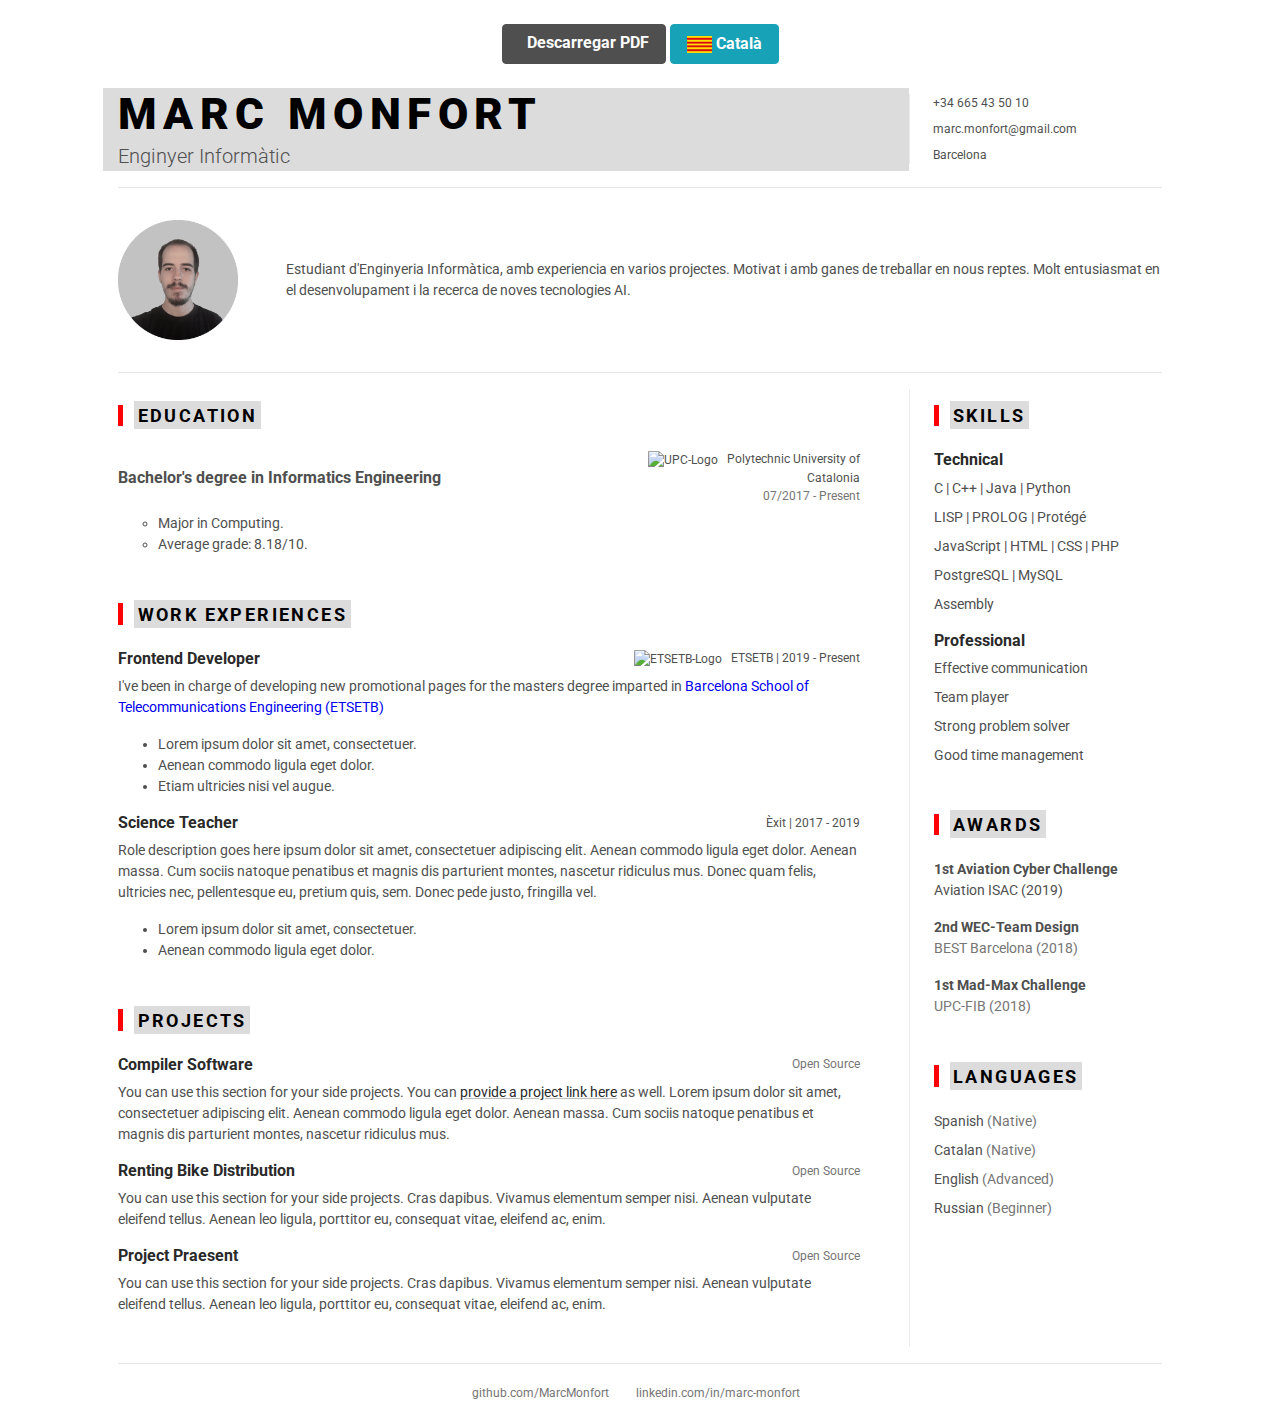
==== cat/index.html @ 22362c18 "nuevas lenguas" ====
<!DOCTYPE html>
<html lang="cat">

<head>
	<title>MarcMonfort-CV</title>

	<!-- Meta -->
	<meta charset="utf-8">
	<meta http-equiv="X-UA-Compatible" content="IE=edge">
	<meta name="viewport" content="width=device-width, initial-scale=1.0">
	<meta name="description" content="">
	<meta name="author" content="Xiaoying Riley at 3rd Wave Media">
	<link rel="shortcut icon" href="../favicon.ico">

	<!-- Google Fonts -->
	<link href="https://fonts.googleapis.com/css?family=Roboto:300,400,500,700,900" rel="stylesheet">

	<!-- FontAwesome JS-->
	<script defer src="https://use.fontawesome.com/releases/v5.8.1/js/all.js"
		integrity="sha384-g5uSoOSBd7KkhAMlnQILrecXvzst9TdC09/VM+pjDTCM+1il8RHz5fKANTFFb+gQ"
		crossorigin="anonymous"></script>

	<!-- Theme CSS -->
	<link id="theme-style" rel="stylesheet" href="../assets/css/devresume.css">

</head>

<body>

	<!-- DEMO ONLY -->
	<!--div class="demo-banner px-2 py-3 text-white text-center font-weight-bold bg-primary">Want a professional Bootstrap 4 vcard & portfolio template for building your personal brand?<br class="d-lg-none"><a class="btn demo-btn-on-bg text-white font-weight-bold ml-2 mt-2 mt-lg-0" href="https://themes.3rdwavemedia.com/bootstrap-templates/resume/devcard-bootstrap-4-vcard-portfolio-template-for-software-developers/" target="_blank"><i class="fas fa-external-link-alt mr-2"></i>Check out DevCard</a>
	</div-->

	<div class="main-wrapper">
			<section class="cta-section theme-bg-light py-4">
				<div class="container text-center single-col-max-width mb-4">
					<a class="btn btn-secondary" href="" target="_blank">
						<i class="fas fa-file-pdf mr-2"></i>Descarregar PDF
					</a>

						<div class="dropdown">
							<button onclick="myFunction()" class="btn btn-info dropbtn"><img src="../assets/images/catala.png" style="width:25px;"> Català <i class="fa fa-caret-down"></i></button>
							<div id="myDropdown" class="dropdown-content">
								<a href="../index.html"> <img src="../assets/images/english.png" style="width:35px; float: left"> English</a>
								<a href="../cat/index.html"> <img src="../assets/images/catala.png" style="width:35px; float: left"> Español</a>
								<!-- <a href="#">Link 3</a> -->
							</div>
						</div>
						
						
					
					
				</div><!--//container-->

	<div class="main-wrapper">
		<div class="container px-3 px-lg-5">
			<article class=" ">

				<div class="resume-header">
					<div class="row align-items-center" >
						<div class="resume-title col-12 col-md-6 col-lg-8 col-xl-9" style="background-color:Gainsboro;">
							<h2 class="resume-name mb-0 text-uppercase">Marc Monfort</h2>
							<div class="resume-tagline mb-3 mb-md-0">Enginyer Informàtic</div>
						</div>
						<!--//resume-title-->
						<div class="resume-contact col-12 col-md-6 col-lg-4 col-xl-3">
							<ul class="list-unstyled mb-0">
								<li class="mb-2"><i class="fas fa-phone-square fa-fw fa-lg mr-2 "></i><a
										class="resume-link" href="tel:+34665435010">+34 665 43 50 10</a></li>
								<li class="mb-2"><i class="fas fa-envelope-square fa-fw fa-lg mr-2"></i><a
										class="resume-link" href="mailto:marc.monfort@gmail.com">marc.monfort@gmail.com</a></li>
								<!--li class="mb-2"><i class="fas fa-globe fa-fw fa-lg mr-2"></i><a class="resume-link" href="#">www.yourwebsite.com</a></li-->
								<li class="mb-0"><i class="fas fa-map-marker-alt fa-fw fa-lg mr-2"></i>
									<a class="resume-link" href="https://maps.google.com/?q=barcelona+spain" target="_blank">Barcelona</a></li>
							</ul>
						</div>
						<!--//resume-contact-->
					</div>
					<!--//row-->

				</div>
				<!--//resume-header-->
				<hr>
				<div class="resume-intro py-3">
					<div class="media flex-column flex-md-row align-items-center">
						<img class="resume-profile-image mb-3 mb-md-0 mr-md-5 ml-md-0 rounded mx-auto"
							src="../assets/images/fotoCarnet-7.png" alt="image">
						<div class="media-body text-left">
							<p class="mb-0">Estudiant d'Enginyeria Informàtica, amb experiencia en varios projectes. Motivat i amb ganes de treballar en nous reptes. Molt entusiasmat en el desenvolupament i la recerca de noves tecnologies AI. </p>
						</div>
						<!--//media-body-->
					</div>
				</div>
				<!--//resume-intro-->
				<hr>
				<div class="resume-body">
					<div class="row">
						<div class="resume-main col-12 col-lg-8 col-xl-9 pr-0 pr-lg-5">

							<!--//education-section-->


							<section class="education-section py-3">
								<h3 class="text-uppercase resume-section-heading mb-4"> <mark>  <i class="fa fa-graduation-cap" aria-hidden="true"></i> Education</mark></h3>
								<ul class="list-unstyled resume-education-list">
									<!--li class="mb-3">
										<div class="resume-degree font-weight-bold">MSc in Artificial Intelligence</div>
										<div class="resume-degree-org text-muted">Polytechnic University of Catalonia</div>
										<div class="resume-degree-time text-muted">2021 - 2023</div>
									</li-->
									<div class="item mb-3">
										<div class="item-heading row align-items-center mb-2">
											<h4 class="item-title col-12 col-md-6 col-lg-8 mb-2 mb-md-0"><a class="resume-link"
													href="https://www.upc.edu/en/bachelors/informatics-engineering-barcelona-fib" target="_blank">Bachelor's degree in Informatics
													Engineering </a> </h4>
											<div
												class="item-meta col-12 col-md-6 col-lg-4 text-muted text-left text-md-right">
												<a class="resume-link" href="https://telecos.upc.edu/ca" target="_blank">
													<div class="resume-degree-org text-muted">
														<a class="resume-link" href="https://www.upc.edu/en" target="_blank">
															<img src="../assets/images/logo-UPC.png" alt="UPC-Logo" style="width: 25px"> &nbsp;
															Polytechnic University of Catalonia
														</a>
													</div>
												<div class="resume-degree-time text-muted">07/2017 - Present</div></a></div>
	
										</div>
										<div class="item-content">
											<ul class="resume-list">
												<li>Major in Computing.</li>
												<li>Average grade: 8.18/10.</li>
												<!--li>Relevant Coursework: Distributed Intelligence Agentes (MH)</li-->
											</ul>
										</div>
									</div>
									
								</ul>
							</section>


							<section class="work-section py-3">
								<h3 class="text-uppercase resume-section-heading mb-4"><mark> <i class="fa fa-briefcase"></i>  Work Experiences</mark></h3>
								<div class="item mb-3">
									<div class="item-heading row align-items-center mb-2">
										<h4 class="item-title col-12 col-md-6 col-lg-8 mb-2 mb-md-0">Frontend Developer</h4>
										<div
											class="item-meta col-12 col-md-6 col-lg-4 text-muted text-left text-md-right">
											<a class="resume-link" href="https://telecos.upc.edu/ca" target="_blank">
												<img src="../assets/images/logo-etsetb-2.jpg" alt="ETSETB-Logo" style="width: 30px"> &nbsp;
												ETSETB | 2019 - Present</a></div>

									</div>
									<div class="item-content">
										<!-- Role description -->
										<p>I've been in charge of developing new promotional pages for the masters degree imparted in
											<a  href='https://telecos.upc.edu/en?set_language=en' >Barcelona School of Telecommunications Engineering (ETSETB)</a>
										</p>
										<ul class="resume-list">
											<li>Lorem ipsum dolor sit amet, consectetuer.</li>
											<li>Aenean commodo ligula eget dolor.</li>
											<li>Etiam ultricies nisi vel augue.</li>
										</ul>
									</div>
								</div>
								<!--//item-->
								<div class="item mb-3">
									<div class="item-heading row align-items-center mb-2">
										<h4 class="item-title col-12 col-md-6 col-lg-8 mb-2 mb-md-0">Science Teacher</h4>
										<div
											class="item-meta col-12 col-md-6 col-lg-4 text-muted text-left text-md-right">
											<a class="resume-link" href="https://www.edubcn.cat/exit/" target="_blank">
												Èxit | 2017 - 2019</a></div>

									</div>
									<div class="item-content">
										<p>Role description goes here ipsum dolor sit amet, consectetuer adipiscing
											elit. Aenean commodo ligula eget dolor. Aenean massa. Cum sociis natoque
											penatibus et magnis dis parturient montes, nascetur ridiculus mus. Donec
											quam felis, ultricies nec, pellentesque eu, pretium quis, sem. Donec pede
											justo, fringilla vel.</p>
										<ul class="resume-list">
											<li>Lorem ipsum dolor sit amet, consectetuer.</li>
											<li>Aenean commodo ligula eget dolor.</li>
										</ul>
									</div>
								</div>
								<!--//item-->

							</section>
							<!--//work-section-->


							<section class="project-section py-3">
								<h3 class="text-uppercase resume-section-heading mb-4"><mark><i class="fa fa-laptop"></i> Projects</mark></h3>
								<div class="item mb-3">
									<div class="item-heading row align-items-center mb-2">
										<h4 class="item-title col-12 col-md-6 col-lg-8 mb-2 mb-md-0">Compiler Software
										</h4>
										<div
											class="item-meta col-12 col-md-6 col-lg-4 text-muted text-left text-md-right">
											Open Source</div>

									</div>
									<div class="item-content">
										<p>You can use this section for your side projects. You can <a href="#"
												class="theme-link">provide a project link here</a> as well. Lorem ipsum
											dolor sit amet, consectetuer adipiscing elit. Aenean commodo ligula eget
											dolor. Aenean massa. Cum sociis natoque penatibus et magnis dis parturient
											montes, nascetur ridiculus mus.</p>


									</div>
								</div>
								<!--//item-->
								<div class="item">
									<div class="item-heading row align-items-center mb-2">
										<h4 class="item-title col-12 col-md-6 col-lg-8 mb-2 mb-md-0">Renting Bike Distribution</h4>
										<div
											class="item-meta col-12 col-md-6 col-lg-4 text-muted text-left text-md-right">
											Open Source</div>

									</div>
									<div class="item-content">
										<p>You can use this section for your side projects. Cras dapibus. Vivamus
											elementum semper nisi. Aenean vulputate eleifend tellus. Aenean leo ligula,
											porttitor eu, consequat vitae, eleifend ac, enim.</p>

									</div>
								</div>
								<!--//item-->
								<div class="item">
									<div class="item-heading row align-items-center mb-2">
										<h4 class="item-title col-12 col-md-6 col-lg-8 mb-2 mb-md-0">Project Praesent
										</h4>
										<div
											class="item-meta col-12 col-md-6 col-lg-4 text-muted text-left text-md-right">
											Open Source</div>

									</div>
									<div class="item-content">
										<p>You can use this section for your side projects. Cras dapibus. Vivamus
											elementum semper nisi. Aenean vulputate eleifend tellus. Aenean leo ligula,
											porttitor eu, consequat vitae, eleifend ac, enim.</p>

									</div>
								</div>
								<!--//item-->
							</section>
							<!--//project-section-->
						</div>
						<!--//resume-main-->
						<aside class="resume-aside col-12 col-lg-4 col-xl-3 px-lg-4 pb-lg-4">
							<section class="skills-section py-3">
								<h3 class="text-uppercase resume-section-heading mb-4"> <mark> <i class="fa fa-flask"></i> Skills</mark></h3>
								<div class="item">
									<h4 class="item-title">Technical</h4>
									<ul class="list-unstyled resume-skills-list">
										<li class="mb-2">C | C++ | Java | Python</li>
										<li class="mb-2">LISP | PROLOG | Protégé</li>
										<li class="mb-2">JavaScript | HTML | CSS | PHP</li>
										<li class="mb-2">PostgreSQL | MySQL</li>
										<li class="mb-2">Assembly</li>
									</ul>
								</div>
								<!--//item-->
								<div class="item">
									<h4 class="item-title">Professional</h4>
									<ul class="list-unstyled resume-skills-list">
										<li class="mb-2">Effective communication</li>
										<li class="mb-2">Team player
										<li>
										<li class="mb-2">Strong problem solver</li>
										<li>Good time management</li>
									</ul>
								</div>
								<!--//item-->
							</section>
							<!--//education-section-->
							<section class="education-section py-3">
								<h3 class="text-uppercase resume-section-heading mb-4"><mark><i class="fa fa-trophy"></i> Awards</mark></h3>
								<ul class="list-unstyled resume-awards-list">
									<li class="mb-3">
										<div class="font-weight-bold"><a class="resume-link" href="../files/Check-AviationIsac2019.pdf" target="_blank">
											1st Aviation Cyber Challenge</a></div>
										<div class="text-muted"><a class="resume-link" href="../files/aviation-challenge-2019.pdf" target="_blank">
											Aviation ISAC (2019)</a></div>
									</li>
									<li class="mb-3">
										<div class="font-weight-bold">2nd WEC-Team Design</div>
										<div class="text-muted">BEST Barcelona (2018)</div>
									</li>
									<li>
										<div class="font-weight-bold">1st Mad-Max Challenge</div>
										<div class="text-muted">UPC-FIB (2018)</div>
									</li>
								</ul>
							</section>
							<!--//education-section-->
							<section class="skills-section py-3">
								<h3 class="text-uppercase resume-section-heading mb-4">  <mark><i class="fa fa-globe"></i> Languages</mark></h3>
								<ul class="list-unstyled resume-lang-list">
									<li class="mb-2">Spanish <span class="text-muted">(Native)</span></li>
									<li class="mb-2">Catalan <span class="text-muted">(Native)</span></li>
									<li class ="mb-2">English <span class="text-muted">(Advanced)</span></li>
									<li>Russian <span class="text-muted">(Beginner)</span></li>
								</ul>
							</section>
							<!--//certificates-section-->
							<!--section class="skills-section py-3">
								<h3 class="text-uppercase resume-section-heading mb-4">Interests</h3>
								<ul class="list-unstyled resume-interests-list mb-0">
									<li class="mb-2">Climbing</li>
									<li class="mb-2">Snowboarding</li>
									<li class="mb-2">Photography</li>
									<li>Travelling</li>
								</ul>
							</section-->
							<!--//certificates-section-->

						</aside>
						<!--//resume-aside-->
					</div>
					<!--//row-->
				</div>
				<!--//resume-body-->
				<hr>
				<div class="resume-footer text-center">
					<ul class="resume-social-list list-inline mx-auto mb-0 d-inline-block text-muted">
						<li class="list-inline-item mb-lg-0 mr-3"><a class="resume-link" href="https://github.com/MarcMonfort" target="_blank"><i
									class="fab fa-github-square fa-2x mr-2" data-fa-transform="down-4"></i><span
									class="d-none d-lg-inline-block text-muted">github.com/MarcMonfort</span></a></li>
						<li class="list-inline-item mb-lg-0 mr-3"><a class="resume-link" href="https://www.linkedin.com/in/marc-monfort/" target="_blank"><i
									class="fab fa-linkedin fa-2x mr-2" data-fa-transform="down-4"></i><span
									class="d-none d-lg-inline-block text-muted">linkedin.com/in/marc-monfort</span></a></li>
						<!-- <li class="list-inline-item mb-lg-0 mr-lg-3"><a class="resume-link" href="#" target="_blank"><i
									class="fab fa-twitter-square fa-2x mr-2" data-fa-transform="down-4"></i><span
									class="d-none d-lg-inline-block text-muted">@twittername</span></a></li> -->
					</ul>
				</div>
				<!--//resume-footer-->
			</article>
					

		</div>
		<!--//container-->



	</div>
	<!--//main-wrapper-->

	<!-- For the dropdown -->
	<script>
		/* When the user clicks on the button, 
		toggle between hiding and showing the dropdown content */
		function myFunction() {
			document.getElementById("myDropdown").classList.toggle("show");
		}

		// Close the dropdown if the user clicks outside of it
		window.onclick = function (event) {
			if (!event.target.matches('.dropbtn')) {
				var dropdowns = document.getElementsByClassName("dropdown-content");
				var i;
				for (i = 0; i < dropdowns.length; i++) {
					var openDropdown = dropdowns[i];
					if (openDropdown.classList.contains('show')) {
						openDropdown.classList.remove('show');
					}
				}
			}
		}
	</script>


</body>

</html>
---- assets/css/devresume.css ----
root {
	--blue: #007bff;
	--indigo: #6610f2;
	--purple: #6f42c1;
	--pink: #e83e8c;
	--red: #dc3545;
	--orange: #fd7e14;
	--yellow: #ffc107;
	--green: #28a745;
	--teal: #20c997;
	--cyan: #17a2b8;
	--white: #fff;
	--gray: #767575;
	--gray-dark: #434242;
	--primary: red;
	--secondary: #4f4f4f;
	--success: #28a745;
	--info: #17a2b8;
	--warning: #ffc107;
	--danger: #dc3545;
	--light: #c2c2c2;
	--dark: #434242;
	--breakpoint-xs: 0;
	--breakpoint-sm: 576px;
	--breakpoint-md: 768px;
	--breakpoint-lg: 992px;
	--breakpoint-xl: 1200px;
	--font-family-sans-serif: -apple-system, BlinkMacSystemFont, "Segoe UI", Roboto, "Helvetica Neue", Arial, "Noto Sans", sans-serif, "Apple Color Emoji", "Segoe UI Emoji", "Segoe UI Symbol", "Noto Color Emoji";
	--font-family-monospace: SFMono-Regular, Menlo, Monaco, Consolas, "Liberation Mono", "Courier New", monospace
}

*,
*::before,
*::after {
	box-sizing: border-box
}

html {
	font-family: sans-serif;
	line-height: 1.15;
	-webkit-text-size-adjust: 100%;
	-webkit-tap-highlight-color: rgba(0, 0, 0, 0)
}

article,
aside,
figcaption,
figure,
footer,
header,
hgroup,
main,
nav,
section {
	display: block
}

body {
	margin: 0;
	font-family: -apple-system, BlinkMacSystemFont, "Segoe UI", Roboto, "Helvetica Neue", Arial, "Noto Sans", sans-serif, "Apple Color Emoji", "Segoe UI Emoji", "Segoe UI Symbol", "Noto Color Emoji";
	font-size: 1rem;
	font-weight: 400;
	line-height: 1.5;
	color: #292929;
	text-align: left;
	background-color: #fff
}

[tabindex="-1"]:focus {
	outline: 0 !important
}

hr {
	box-sizing: content-box;
	height: 0;
    overflow: visible
}

h1,
h2,
h3,
h4,
h5,
h6 {
	margin-top: 0;
	margin-bottom: .5rem
}

p {
	margin-top: 0;
	margin-bottom: 1rem
}

abbr[title],
abbr[data-original-title] {
	text-decoration: underline;
	-webkit-text-decoration: underline dotted;
	text-decoration: underline dotted;
	cursor: help;
	border-bottom: 0;
	-webkit-text-decoration-skip-ink: none;
	text-decoration-skip-ink: none
}

address {
	margin-bottom: 1rem;
	font-style: normal;
	line-height: inherit
}

ol,
ul,
dl {
	margin-top: 0;
	margin-bottom: 1rem
}

ol ol,
ul ul,
ol ul,
ul ol {
	margin-bottom: 0
}

dt {
	font-weight: 700
}

dd {
	margin-bottom: .5rem;
	margin-left: 0
}

blockquote {
	margin: 0 0 1rem
}

b,
strong {
	font-weight: bolder
}

small {
	font-size: 80%
}

sub,
sup {
	position: relative;
	font-size: 75%;
	line-height: 0;
	vertical-align: baseline
}

sub {
	bottom: -.25em
}

sup {
	top: -.5em
}

a {
	/* color: red; */
	text-decoration: none;
	background-color: transparent
}

a:hover {
	/* color: darkred; */
	text-decoration: underline
}

a:not([href]):not([tabindex]) {
	color: inherit;
	text-decoration: none
}

a:not([href]):not([tabindex]):hover,
a:not([href]):not([tabindex]):focus {
	color: inherit;
	text-decoration: none
}

a:not([href]):not([tabindex]):focus {
	outline: 0
}

pre,
code,
kbd,
samp {
	font-family: SFMono-Regular, Menlo, Monaco, Consolas, "Liberation Mono", "Courier New", monospace;
	font-size: 1em
}

pre {
	margin-top: 0;
	margin-bottom: 1rem;
	overflow: auto
}

figure {
	margin: 0 0 1rem
}

img {
	vertical-align: middle;
	border-style: none
}

svg {
	overflow: hidden;
	vertical-align: middle
}

table {
	border-collapse: collapse
}

caption {
	padding-top: .75rem;
	padding-bottom: .75rem;
	color: #767575;
	text-align: left;
	caption-side: bottom
}

th {
	text-align: inherit
}

label {
	display: inline-block;
	margin-bottom: .5rem
}

button {
	border-radius: 0
}

button:focus {
	outline: 1px dotted;
	outline: 5px auto -webkit-focus-ring-color
}

input,
button,
select,
optgroup,
textarea {
	margin: 0;
	font-family: inherit;
	font-size: inherit;
	line-height: inherit
}

button,
input {
	overflow: visible
}

button,
select {
	text-transform: none
}

select {
	word-wrap: normal
}

button,
[type="button"],
[type="reset"],
[type="submit"] {
	-webkit-appearance: button
}

button:not(:disabled),
[type="button"]:not(:disabled),
[type="reset"]:not(:disabled),
[type="submit"]:not(:disabled) {
	cursor: pointer
}

button::-moz-focus-inner,
[type="button"]::-moz-focus-inner,
[type="reset"]::-moz-focus-inner,
[type="submit"]::-moz-focus-inner {
	padding: 0;
	border-style: none
}

input[type="radio"],
input[type="checkbox"] {
	box-sizing: border-box;
	padding: 0
}

input[type="date"],
input[type="time"],
input[type="datetime-local"],
input[type="month"] {
	-webkit-appearance: listbox
}

textarea {
	overflow: auto;
	resize: vertical
}

fieldset {
	min-width: 0;
	padding: 0;
	margin: 0;
	border: 0
}

legend {
	display: block;
	width: 100%;
	max-width: 100%;
	padding: 0;
	margin-bottom: .5rem;
	font-size: 1.5rem;
	line-height: inherit;
	color: inherit;
	white-space: normal
}

progress {
	vertical-align: baseline
}

[type="number"]::-webkit-inner-spin-button,
[type="number"]::-webkit-outer-spin-button {
	height: auto
}

[type="search"] {
	outline-offset: -2px;
	-webkit-appearance: none
}

[type="search"]::-webkit-search-decoration {
	-webkit-appearance: none
}

::-webkit-file-upload-button {
	font: inherit;
	-webkit-appearance: button
}

output {
	display: inline-block
}

summary {
	display: list-item;
	cursor: pointer
}

template {
	display: none
}

[hidden] {
	display: none !important
}

h1,
h2,
h3,
h4,
h5,
h6,
.h1,
.h2,
.h3,
.h4,
.h5,
.h6 {
	margin-bottom: .5rem;
	font-weight: 500;
	line-height: 1.2
}

h1,
.h1 {
	font-size: 2.5rem
}

h2,
.h2 {
	font-size: 2rem
}

h3,
.h3 {
	font-size: 1.75rem
}

h4,
.h4 {
	font-size: 1.5rem
}

h5,
.h5 {
	font-size: 1.25rem
}

h6,
.h6 {
	font-size: 1rem
}

.lead {
	font-size: 1.25rem;
	font-weight: 300
}

.display-1 {
	font-size: 6rem;
	font-weight: 300;
	line-height: 1.2
}

.display-2 {
	font-size: 5.5rem;
	font-weight: 300;
	line-height: 1.2
}

.display-3 {
	font-size: 4.5rem;
	font-weight: 300;
	line-height: 1.2
}

.display-4 {
	font-size: 3.5rem;
	font-weight: 300;
	line-height: 1.2
}

hr {
	margin-top: 1rem;
	margin-bottom: 1rem;
	border: 0;
	border-top: 1px solid rgba(0, 0, 0, 0.1)
}

small,
.small {
	font-size: 80%;
	font-weight: 400
}

mark,
.mark {
	padding: .2em;
	background-color: #fcf8e3
}

.list-unstyled {
	padding-left: 0;
	list-style: none
}

.list-inline {
	padding-left: 0;
	list-style: none
}

.list-inline-item {
	display: inline-block
}

.list-inline-item:not(:last-child) {
	margin-right: .5rem
}

.initialism {
	font-size: 90%;
	text-transform: uppercase
}

.blockquote {
	margin-bottom: 1rem;
	font-size: 1.25rem
}

.blockquote-footer {
	display: block;
	font-size: 80%;
	color: #767575
}

.blockquote-footer::before {
	content: "\2014\00A0"
}

.img-fluid {
	max-width: 100%;
	height: auto
}

.img-thumbnail {
	padding: .25rem;
	background-color: #fff;
	border: 1px solid #a9a8a8;
	border-radius: .25rem;
	max-width: 100%;
	height: auto
}

.figure {
	display: inline-block
}

.figure-img {
	margin-bottom: .5rem;
	line-height: 1
}

.figure-caption {
	font-size: 90%;
	color: #767575
}

code {
	font-size: 87.5%;
	color: #e83e8c;
	word-break: break-word
}

a>code {
	color: inherit
}

kbd {
	padding: .2rem .4rem;
	font-size: 87.5%;
	color: #fff;
	background-color: #292929;
	border-radius: .2rem
}

kbd kbd {
	padding: 0;
	font-size: 100%;
	font-weight: 700
}

pre {
	display: block;
	font-size: 87.5%;
	color: #292929
}

pre code {
	font-size: inherit;
	color: inherit;
	word-break: normal
}

.pre-scrollable {
	max-height: 340px;
	overflow-y: scroll
}

.container {
	width: 100%;
	padding-right: 15px;
	padding-left: 15px;
	margin-right: auto;
	margin-left: auto
}

@media (min-width: 576px) {
	.container {
		max-width: 540px
	}
}

@media (min-width: 768px) {
	.container {
		max-width: 720px
	}
}

@media (min-width: 992px) {
	.container {
		max-width: 960px
	}
}

@media (min-width: 1200px) {
	.container {
		max-width: 1140px
	}
}

.container-fluid {
	width: 100%;
	padding-right: 15px;
	padding-left: 15px;
	margin-right: auto;
	margin-left: auto
}

.row {
	display: -webkit-box;
	display: -webkit-flex;
	display: flex;
	-webkit-flex-wrap: wrap;
	flex-wrap: wrap;
	margin-right: -15px;
	margin-left: -15px
}

.no-gutters {
	margin-right: 0;
	margin-left: 0
}

.no-gutters>.col,
.no-gutters>[class*="col-"] {
	padding-right: 0;
	padding-left: 0
}

.col-1,
.col-2,
.col-3,
.col-4,
.col-5,
.col-6,
.col-7,
.col-8,
.col-9,
.col-10,
.col-11,
.col-12,
.col,
.col-auto,
.col-sm-1,
.col-sm-2,
.col-sm-3,
.col-sm-4,
.col-sm-5,
.col-sm-6,
.col-sm-7,
.col-sm-8,
.col-sm-9,
.col-sm-10,
.col-sm-11,
.col-sm-12,
.col-sm,
.col-sm-auto,
.col-md-1,
.col-md-2,
.col-md-3,
.col-md-4,
.col-md-5,
.col-md-6,
.col-md-7,
.col-md-8,
.col-md-9,
.col-md-10,
.col-md-11,
.col-md-12,
.col-md,
.col-md-auto,
.col-lg-1,
.col-lg-2,
.col-lg-3,
.col-lg-4,
.col-lg-5,
.col-lg-6,
.col-lg-7,
.col-lg-8,
.col-lg-9,
.col-lg-10,
.col-lg-11,
.col-lg-12,
.col-lg,
.col-lg-auto,
.col-xl-1,
.col-xl-2,
.col-xl-3,
.col-xl-4,
.col-xl-5,
.col-xl-6,
.col-xl-7,
.col-xl-8,
.col-xl-9,
.col-xl-10,
.col-xl-11,
.col-xl-12,
.col-xl,
.col-xl-auto {
	position: relative;
	width: 100%;
	padding-right: 15px;
	padding-left: 15px
}

.col {
	-webkit-flex-basis: 0;
	flex-basis: 0;
	-webkit-box-flex: 1;
	-webkit-flex-grow: 1;
	flex-grow: 1;
	max-width: 100%
}

.col-auto {
	-webkit-box-flex: 0;
	-webkit-flex: 0 0 auto;
	flex: 0 0 auto;
	width: auto;
	max-width: 100%
}

.col-1 {
	-webkit-box-flex: 0;
	-webkit-flex: 0 0 8.3333333333%;
	flex: 0 0 8.3333333333%;
	max-width: 8.3333333333%
}

.col-2 {
	-webkit-box-flex: 0;
	-webkit-flex: 0 0 16.6666666667%;
	flex: 0 0 16.6666666667%;
	max-width: 16.6666666667%
}

.col-3 {
	-webkit-box-flex: 0;
	-webkit-flex: 0 0 25%;
	flex: 0 0 25%;
	max-width: 25%
}

.col-4 {
	-webkit-box-flex: 0;
	-webkit-flex: 0 0 33.3333333333%;
	flex: 0 0 33.3333333333%;
	max-width: 33.3333333333%
}

.col-5 {
	-webkit-box-flex: 0;
	-webkit-flex: 0 0 41.6666666667%;
	flex: 0 0 41.6666666667%;
	max-width: 41.6666666667%
}

.col-6 {
	-webkit-box-flex: 0;
	-webkit-flex: 0 0 50%;
	flex: 0 0 50%;
	max-width: 50%
}

.col-7 {
	-webkit-box-flex: 0;
	-webkit-flex: 0 0 58.3333333333%;
	flex: 0 0 58.3333333333%;
	max-width: 58.3333333333%
}

.col-8 {
	-webkit-box-flex: 0;
	-webkit-flex: 0 0 66.6666666667%;
	flex: 0 0 66.6666666667%;
	max-width: 66.6666666667%
}

.col-9 {
	-webkit-box-flex: 0;
	-webkit-flex: 0 0 75%;
	flex: 0 0 75%;
	max-width: 75%
}

.col-10 {
	-webkit-box-flex: 0;
	-webkit-flex: 0 0 83.3333333333%;
	flex: 0 0 83.3333333333%;
	max-width: 83.3333333333%
}

.col-11 {
	-webkit-box-flex: 0;
	-webkit-flex: 0 0 91.6666666667%;
	flex: 0 0 91.6666666667%;
	max-width: 91.6666666667%
}

.col-12 {
	-webkit-box-flex: 0;
	-webkit-flex: 0 0 100%;
	flex: 0 0 100%;
	max-width: 100%
}

.order-first {
	-webkit-box-ordinal-group: 0;
	-webkit-order: -1;
	order: -1
}

.order-last {
	-webkit-box-ordinal-group: 14;
	-webkit-order: 13;
	order: 13
}

.order-0 {
	-webkit-box-ordinal-group: 1;
	-webkit-order: 0;
	order: 0
}

.order-1 {
	-webkit-box-ordinal-group: 2;
	-webkit-order: 1;
	order: 1
}

.order-2 {
	-webkit-box-ordinal-group: 3;
	-webkit-order: 2;
	order: 2
}

.order-3 {
	-webkit-box-ordinal-group: 4;
	-webkit-order: 3;
	order: 3
}

.order-4 {
	-webkit-box-ordinal-group: 5;
	-webkit-order: 4;
	order: 4
}

.order-5 {
	-webkit-box-ordinal-group: 6;
	-webkit-order: 5;
	order: 5
}

.order-6 {
	-webkit-box-ordinal-group: 7;
	-webkit-order: 6;
	order: 6
}

.order-7 {
	-webkit-box-ordinal-group: 8;
	-webkit-order: 7;
	order: 7
}

.order-8 {
	-webkit-box-ordinal-group: 9;
	-webkit-order: 8;
	order: 8
}

.order-9 {
	-webkit-box-ordinal-group: 10;
	-webkit-order: 9;
	order: 9
}

.order-10 {
	-webkit-box-ordinal-group: 11;
	-webkit-order: 10;
	order: 10
}

.order-11 {
	-webkit-box-ordinal-group: 12;
	-webkit-order: 11;
	order: 11
}

.order-12 {
	-webkit-box-ordinal-group: 13;
	-webkit-order: 12;
	order: 12
}

.offset-1 {
	margin-left: 8.3333333333%
}

.offset-2 {
	margin-left: 16.6666666667%
}

.offset-3 {
	margin-left: 25%
}

.offset-4 {
	margin-left: 33.3333333333%
}

.offset-5 {
	margin-left: 41.6666666667%
}

.offset-6 {
	margin-left: 50%
}

.offset-7 {
	margin-left: 58.3333333333%
}

.offset-8 {
	margin-left: 66.6666666667%
}

.offset-9 {
	margin-left: 75%
}

.offset-10 {
	margin-left: 83.3333333333%
}

.offset-11 {
	margin-left: 91.6666666667%
}

@media (min-width: 576px) {
	.col-sm {
		-webkit-flex-basis: 0;
		flex-basis: 0;
		-webkit-box-flex: 1;
		-webkit-flex-grow: 1;
		flex-grow: 1;
		max-width: 100%
	}
	.col-sm-auto {
		-webkit-box-flex: 0;
		-webkit-flex: 0 0 auto;
		flex: 0 0 auto;
		width: auto;
		max-width: 100%
	}
	.col-sm-1 {
		-webkit-box-flex: 0;
		-webkit-flex: 0 0 8.3333333333%;
		flex: 0 0 8.3333333333%;
		max-width: 8.3333333333%
	}
	.col-sm-2 {
		-webkit-box-flex: 0;
		-webkit-flex: 0 0 16.6666666667%;
		flex: 0 0 16.6666666667%;
		max-width: 16.6666666667%
	}
	.col-sm-3 {
		-webkit-box-flex: 0;
		-webkit-flex: 0 0 25%;
		flex: 0 0 25%;
		max-width: 25%
	}
	.col-sm-4 {
		-webkit-box-flex: 0;
		-webkit-flex: 0 0 33.3333333333%;
		flex: 0 0 33.3333333333%;
		max-width: 33.3333333333%
	}
	.col-sm-5 {
		-webkit-box-flex: 0;
		-webkit-flex: 0 0 41.6666666667%;
		flex: 0 0 41.6666666667%;
		max-width: 41.6666666667%
	}
	.col-sm-6 {
		-webkit-box-flex: 0;
		-webkit-flex: 0 0 50%;
		flex: 0 0 50%;
		max-width: 50%
	}
	.col-sm-7 {
		-webkit-box-flex: 0;
		-webkit-flex: 0 0 58.3333333333%;
		flex: 0 0 58.3333333333%;
		max-width: 58.3333333333%
	}
	.col-sm-8 {
		-webkit-box-flex: 0;
		-webkit-flex: 0 0 66.6666666667%;
		flex: 0 0 66.6666666667%;
		max-width: 66.6666666667%
	}
	.col-sm-9 {
		-webkit-box-flex: 0;
		-webkit-flex: 0 0 75%;
		flex: 0 0 75%;
		max-width: 75%
	}
	.col-sm-10 {
		-webkit-box-flex: 0;
		-webkit-flex: 0 0 83.3333333333%;
		flex: 0 0 83.3333333333%;
		max-width: 83.3333333333%
	}
	.col-sm-11 {
		-webkit-box-flex: 0;
		-webkit-flex: 0 0 91.6666666667%;
		flex: 0 0 91.6666666667%;
		max-width: 91.6666666667%
	}
	.col-sm-12 {
		-webkit-box-flex: 0;
		-webkit-flex: 0 0 100%;
		flex: 0 0 100%;
		max-width: 100%
	}
	.order-sm-first {
		-webkit-box-ordinal-group: 0;
		-webkit-order: -1;
		order: -1
	}
	.order-sm-last {
		-webkit-box-ordinal-group: 14;
		-webkit-order: 13;
		order: 13
	}
	.order-sm-0 {
		-webkit-box-ordinal-group: 1;
		-webkit-order: 0;
		order: 0
	}
	.order-sm-1 {
		-webkit-box-ordinal-group: 2;
		-webkit-order: 1;
		order: 1
	}
	.order-sm-2 {
		-webkit-box-ordinal-group: 3;
		-webkit-order: 2;
		order: 2
	}
	.order-sm-3 {
		-webkit-box-ordinal-group: 4;
		-webkit-order: 3;
		order: 3
	}
	.order-sm-4 {
		-webkit-box-ordinal-group: 5;
		-webkit-order: 4;
		order: 4
	}
	.order-sm-5 {
		-webkit-box-ordinal-group: 6;
		-webkit-order: 5;
		order: 5
	}
	.order-sm-6 {
		-webkit-box-ordinal-group: 7;
		-webkit-order: 6;
		order: 6
	}
	.order-sm-7 {
		-webkit-box-ordinal-group: 8;
		-webkit-order: 7;
		order: 7
	}
	.order-sm-8 {
		-webkit-box-ordinal-group: 9;
		-webkit-order: 8;
		order: 8
	}
	.order-sm-9 {
		-webkit-box-ordinal-group: 10;
		-webkit-order: 9;
		order: 9
	}
	.order-sm-10 {
		-webkit-box-ordinal-group: 11;
		-webkit-order: 10;
		order: 10
	}
	.order-sm-11 {
		-webkit-box-ordinal-group: 12;
		-webkit-order: 11;
		order: 11
	}
	.order-sm-12 {
		-webkit-box-ordinal-group: 13;
		-webkit-order: 12;
		order: 12
	}
	.offset-sm-0 {
		margin-left: 0
	}
	.offset-sm-1 {
		margin-left: 8.3333333333%
	}
	.offset-sm-2 {
		margin-left: 16.6666666667%
	}
	.offset-sm-3 {
		margin-left: 25%
	}
	.offset-sm-4 {
		margin-left: 33.3333333333%
	}
	.offset-sm-5 {
		margin-left: 41.6666666667%
	}
	.offset-sm-6 {
		margin-left: 50%
	}
	.offset-sm-7 {
		margin-left: 58.3333333333%
	}
	.offset-sm-8 {
		margin-left: 66.6666666667%
	}
	.offset-sm-9 {
		margin-left: 75%
	}
	.offset-sm-10 {
		margin-left: 83.3333333333%
	}
	.offset-sm-11 {
		margin-left: 91.6666666667%
	}
}

@media (min-width: 768px) {
	.col-md {
		-webkit-flex-basis: 0;
		flex-basis: 0;
		-webkit-box-flex: 1;
		-webkit-flex-grow: 1;
		flex-grow: 1;
		max-width: 100%
	}
	.col-md-auto {
		-webkit-box-flex: 0;
		-webkit-flex: 0 0 auto;
		flex: 0 0 auto;
		width: auto;
		max-width: 100%
	}
	.col-md-1 {
		-webkit-box-flex: 0;
		-webkit-flex: 0 0 8.3333333333%;
		flex: 0 0 8.3333333333%;
		max-width: 8.3333333333%
	}
	.col-md-2 {
		-webkit-box-flex: 0;
		-webkit-flex: 0 0 16.6666666667%;
		flex: 0 0 16.6666666667%;
		max-width: 16.6666666667%
	}
	.col-md-3 {
		-webkit-box-flex: 0;
		-webkit-flex: 0 0 25%;
		flex: 0 0 25%;
		max-width: 25%
	}
	.col-md-4 {
		-webkit-box-flex: 0;
		-webkit-flex: 0 0 33.3333333333%;
		flex: 0 0 33.3333333333%;
		max-width: 33.3333333333%
	}
	.col-md-5 {
		-webkit-box-flex: 0;
		-webkit-flex: 0 0 41.6666666667%;
		flex: 0 0 41.6666666667%;
		max-width: 41.6666666667%
	}
	.col-md-6 {
		-webkit-box-flex: 0;
		-webkit-flex: 0 0 50%;
		flex: 0 0 50%;
		max-width: 50%
	}
	.col-md-7 {
		-webkit-box-flex: 0;
		-webkit-flex: 0 0 58.3333333333%;
		flex: 0 0 58.3333333333%;
		max-width: 58.3333333333%
	}
	.col-md-8 {
		-webkit-box-flex: 0;
		-webkit-flex: 0 0 66.6666666667%;
		flex: 0 0 66.6666666667%;
		max-width: 66.6666666667%
	}
	.col-md-9 {
		-webkit-box-flex: 0;
		-webkit-flex: 0 0 75%;
		flex: 0 0 75%;
		max-width: 75%
	}
	.col-md-10 {
		-webkit-box-flex: 0;
		-webkit-flex: 0 0 83.3333333333%;
		flex: 0 0 83.3333333333%;
		max-width: 83.3333333333%
	}
	.col-md-11 {
		-webkit-box-flex: 0;
		-webkit-flex: 0 0 91.6666666667%;
		flex: 0 0 91.6666666667%;
		max-width: 91.6666666667%
	}
	.col-md-12 {
		-webkit-box-flex: 0;
		-webkit-flex: 0 0 100%;
		flex: 0 0 100%;
		max-width: 100%
	}
	.order-md-first {
		-webkit-box-ordinal-group: 0;
		-webkit-order: -1;
		order: -1
	}
	.order-md-last {
		-webkit-box-ordinal-group: 14;
		-webkit-order: 13;
		order: 13
	}
	.order-md-0 {
		-webkit-box-ordinal-group: 1;
		-webkit-order: 0;
		order: 0
	}
	.order-md-1 {
		-webkit-box-ordinal-group: 2;
		-webkit-order: 1;
		order: 1
	}
	.order-md-2 {
		-webkit-box-ordinal-group: 3;
		-webkit-order: 2;
		order: 2
	}
	.order-md-3 {
		-webkit-box-ordinal-group: 4;
		-webkit-order: 3;
		order: 3
	}
	.order-md-4 {
		-webkit-box-ordinal-group: 5;
		-webkit-order: 4;
		order: 4
	}
	.order-md-5 {
		-webkit-box-ordinal-group: 6;
		-webkit-order: 5;
		order: 5
	}
	.order-md-6 {
		-webkit-box-ordinal-group: 7;
		-webkit-order: 6;
		order: 6
	}
	.order-md-7 {
		-webkit-box-ordinal-group: 8;
		-webkit-order: 7;
		order: 7
	}
	.order-md-8 {
		-webkit-box-ordinal-group: 9;
		-webkit-order: 8;
		order: 8
	}
	.order-md-9 {
		-webkit-box-ordinal-group: 10;
		-webkit-order: 9;
		order: 9
	}
	.order-md-10 {
		-webkit-box-ordinal-group: 11;
		-webkit-order: 10;
		order: 10
	}
	.order-md-11 {
		-webkit-box-ordinal-group: 12;
		-webkit-order: 11;
		order: 11
	}
	.order-md-12 {
		-webkit-box-ordinal-group: 13;
		-webkit-order: 12;
		order: 12
	}
	.offset-md-0 {
		margin-left: 0
	}
	.offset-md-1 {
		margin-left: 8.3333333333%
	}
	.offset-md-2 {
		margin-left: 16.6666666667%
	}
	.offset-md-3 {
		margin-left: 25%
	}
	.offset-md-4 {
		margin-left: 33.3333333333%
	}
	.offset-md-5 {
		margin-left: 41.6666666667%
	}
	.offset-md-6 {
		margin-left: 50%
	}
	.offset-md-7 {
		margin-left: 58.3333333333%
	}
	.offset-md-8 {
		margin-left: 66.6666666667%
	}
	.offset-md-9 {
		margin-left: 75%
	}
	.offset-md-10 {
		margin-left: 83.3333333333%
	}
	.offset-md-11 {
		margin-left: 91.6666666667%
	}
}

@media (min-width: 992px) {
	.col-lg {
		-webkit-flex-basis: 0;
		flex-basis: 0;
		-webkit-box-flex: 1;
		-webkit-flex-grow: 1;
		flex-grow: 1;
		max-width: 100%
	}
	.col-lg-auto {
		-webkit-box-flex: 0;
		-webkit-flex: 0 0 auto;
		flex: 0 0 auto;
		width: auto;
		max-width: 100%
	}
	.col-lg-1 {
		-webkit-box-flex: 0;
		-webkit-flex: 0 0 8.3333333333%;
		flex: 0 0 8.3333333333%;
		max-width: 8.3333333333%
	}
	.col-lg-2 {
		-webkit-box-flex: 0;
		-webkit-flex: 0 0 16.6666666667%;
		flex: 0 0 16.6666666667%;
		max-width: 16.6666666667%
	}
	.col-lg-3 {
		-webkit-box-flex: 0;
		-webkit-flex: 0 0 25%;
		flex: 0 0 25%;
		max-width: 25%
	}
	.col-lg-4 {
		-webkit-box-flex: 0;
		-webkit-flex: 0 0 33.3333333333%;
		flex: 0 0 33.3333333333%;
		max-width: 33.3333333333%
	}
	.col-lg-5 {
		-webkit-box-flex: 0;
		-webkit-flex: 0 0 41.6666666667%;
		flex: 0 0 41.6666666667%;
		max-width: 41.6666666667%
	}
	.col-lg-6 {
		-webkit-box-flex: 0;
		-webkit-flex: 0 0 50%;
		flex: 0 0 50%;
		max-width: 50%
	}
	.col-lg-7 {
		-webkit-box-flex: 0;
		-webkit-flex: 0 0 58.3333333333%;
		flex: 0 0 58.3333333333%;
		max-width: 58.3333333333%
	}
	.col-lg-8 {
		-webkit-box-flex: 0;
		-webkit-flex: 0 0 66.6666666667%;
		flex: 0 0 66.6666666667%;
		max-width: 66.6666666667%
	}
	.col-lg-9 {
		-webkit-box-flex: 0;
		-webkit-flex: 0 0 75%;
		flex: 0 0 75%;
		max-width: 75%
	}
	.col-lg-10 {
		-webkit-box-flex: 0;
		-webkit-flex: 0 0 83.3333333333%;
		flex: 0 0 83.3333333333%;
		max-width: 83.3333333333%
	}
	.col-lg-11 {
		-webkit-box-flex: 0;
		-webkit-flex: 0 0 91.6666666667%;
		flex: 0 0 91.6666666667%;
		max-width: 91.6666666667%
	}
	.col-lg-12 {
		-webkit-box-flex: 0;
		-webkit-flex: 0 0 100%;
		flex: 0 0 100%;
		max-width: 100%
	}
	.order-lg-first {
		-webkit-box-ordinal-group: 0;
		-webkit-order: -1;
		order: -1
	}
	.order-lg-last {
		-webkit-box-ordinal-group: 14;
		-webkit-order: 13;
		order: 13
	}
	.order-lg-0 {
		-webkit-box-ordinal-group: 1;
		-webkit-order: 0;
		order: 0
	}
	.order-lg-1 {
		-webkit-box-ordinal-group: 2;
		-webkit-order: 1;
		order: 1
	}
	.order-lg-2 {
		-webkit-box-ordinal-group: 3;
		-webkit-order: 2;
		order: 2
	}
	.order-lg-3 {
		-webkit-box-ordinal-group: 4;
		-webkit-order: 3;
		order: 3
	}
	.order-lg-4 {
		-webkit-box-ordinal-group: 5;
		-webkit-order: 4;
		order: 4
	}
	.order-lg-5 {
		-webkit-box-ordinal-group: 6;
		-webkit-order: 5;
		order: 5
	}
	.order-lg-6 {
		-webkit-box-ordinal-group: 7;
		-webkit-order: 6;
		order: 6
	}
	.order-lg-7 {
		-webkit-box-ordinal-group: 8;
		-webkit-order: 7;
		order: 7
	}
	.order-lg-8 {
		-webkit-box-ordinal-group: 9;
		-webkit-order: 8;
		order: 8
	}
	.order-lg-9 {
		-webkit-box-ordinal-group: 10;
		-webkit-order: 9;
		order: 9
	}
	.order-lg-10 {
		-webkit-box-ordinal-group: 11;
		-webkit-order: 10;
		order: 10
	}
	.order-lg-11 {
		-webkit-box-ordinal-group: 12;
		-webkit-order: 11;
		order: 11
	}
	.order-lg-12 {
		-webkit-box-ordinal-group: 13;
		-webkit-order: 12;
		order: 12
	}
	.offset-lg-0 {
		margin-left: 0
	}
	.offset-lg-1 {
		margin-left: 8.3333333333%
	}
	.offset-lg-2 {
		margin-left: 16.6666666667%
	}
	.offset-lg-3 {
		margin-left: 25%
	}
	.offset-lg-4 {
		margin-left: 33.3333333333%
	}
	.offset-lg-5 {
		margin-left: 41.6666666667%
	}
	.offset-lg-6 {
		margin-left: 50%
	}
	.offset-lg-7 {
		margin-left: 58.3333333333%
	}
	.offset-lg-8 {
		margin-left: 66.6666666667%
	}
	.offset-lg-9 {
		margin-left: 75%
	}
	.offset-lg-10 {
		margin-left: 83.3333333333%
	}
	.offset-lg-11 {
		margin-left: 91.6666666667%
	}
}

@media (min-width: 1200px) {
	.col-xl {
		-webkit-flex-basis: 0;
		flex-basis: 0;
		-webkit-box-flex: 1;
		-webkit-flex-grow: 1;
		flex-grow: 1;
		max-width: 100%
	}
	.col-xl-auto {
		-webkit-box-flex: 0;
		-webkit-flex: 0 0 auto;
		flex: 0 0 auto;
		width: auto;
		max-width: 100%
	}
	.col-xl-1 {
		-webkit-box-flex: 0;
		-webkit-flex: 0 0 8.3333333333%;
		flex: 0 0 8.3333333333%;
		max-width: 8.3333333333%
	}
	.col-xl-2 {
		-webkit-box-flex: 0;
		-webkit-flex: 0 0 16.6666666667%;
		flex: 0 0 16.6666666667%;
		max-width: 16.6666666667%
	}
	.col-xl-3 {
		-webkit-box-flex: 0;
		-webkit-flex: 0 0 25%;
		flex: 0 0 25%;
		max-width: 25%
	}
	.col-xl-4 {
		-webkit-box-flex: 0;
		-webkit-flex: 0 0 33.3333333333%;
		flex: 0 0 33.3333333333%;
		max-width: 33.3333333333%
	}
	.col-xl-5 {
		-webkit-box-flex: 0;
		-webkit-flex: 0 0 41.6666666667%;
		flex: 0 0 41.6666666667%;
		max-width: 41.6666666667%
	}
	.col-xl-6 {
		-webkit-box-flex: 0;
		-webkit-flex: 0 0 50%;
		flex: 0 0 50%;
		max-width: 50%
	}
	.col-xl-7 {
		-webkit-box-flex: 0;
		-webkit-flex: 0 0 58.3333333333%;
		flex: 0 0 58.3333333333%;
		max-width: 58.3333333333%
	}
	.col-xl-8 {
		-webkit-box-flex: 0;
		-webkit-flex: 0 0 66.6666666667%;
		flex: 0 0 66.6666666667%;
		max-width: 66.6666666667%
	}
	.col-xl-9 {
		-webkit-box-flex: 0;
		-webkit-flex: 0 0 75%;
		flex: 0 0 75%;
		max-width: 75%
	}
	.col-xl-10 {
		-webkit-box-flex: 0;
		-webkit-flex: 0 0 83.3333333333%;
		flex: 0 0 83.3333333333%;
		max-width: 83.3333333333%
	}
	.col-xl-11 {
		-webkit-box-flex: 0;
		-webkit-flex: 0 0 91.6666666667%;
		flex: 0 0 91.6666666667%;
		max-width: 91.6666666667%
	}
	.col-xl-12 {
		-webkit-box-flex: 0;
		-webkit-flex: 0 0 100%;
		flex: 0 0 100%;
		max-width: 100%
	}
	.order-xl-first {
		-webkit-box-ordinal-group: 0;
		-webkit-order: -1;
		order: -1
	}
	.order-xl-last {
		-webkit-box-ordinal-group: 14;
		-webkit-order: 13;
		order: 13
	}
	.order-xl-0 {
		-webkit-box-ordinal-group: 1;
		-webkit-order: 0;
		order: 0
	}
	.order-xl-1 {
		-webkit-box-ordinal-group: 2;
		-webkit-order: 1;
		order: 1
	}
	.order-xl-2 {
		-webkit-box-ordinal-group: 3;
		-webkit-order: 2;
		order: 2
	}
	.order-xl-3 {
		-webkit-box-ordinal-group: 4;
		-webkit-order: 3;
		order: 3
	}
	.order-xl-4 {
		-webkit-box-ordinal-group: 5;
		-webkit-order: 4;
		order: 4
	}
	.order-xl-5 {
		-webkit-box-ordinal-group: 6;
		-webkit-order: 5;
		order: 5
	}
	.order-xl-6 {
		-webkit-box-ordinal-group: 7;
		-webkit-order: 6;
		order: 6
	}
	.order-xl-7 {
		-webkit-box-ordinal-group: 8;
		-webkit-order: 7;
		order: 7
	}
	.order-xl-8 {
		-webkit-box-ordinal-group: 9;
		-webkit-order: 8;
		order: 8
	}
	.order-xl-9 {
		-webkit-box-ordinal-group: 10;
		-webkit-order: 9;
		order: 9
	}
	.order-xl-10 {
		-webkit-box-ordinal-group: 11;
		-webkit-order: 10;
		order: 10
	}
	.order-xl-11 {
		-webkit-box-ordinal-group: 12;
		-webkit-order: 11;
		order: 11
	}
	.order-xl-12 {
		-webkit-box-ordinal-group: 13;
		-webkit-order: 12;
		order: 12
	}
	.offset-xl-0 {
		margin-left: 0
	}
	.offset-xl-1 {
		margin-left: 8.3333333333%
	}
	.offset-xl-2 {
		margin-left: 16.6666666667%
	}
	.offset-xl-3 {
		margin-left: 25%
	}
	.offset-xl-4 {
		margin-left: 33.3333333333%
	}
	.offset-xl-5 {
		margin-left: 41.6666666667%
	}
	.offset-xl-6 {
		margin-left: 50%
	}
	.offset-xl-7 {
		margin-left: 58.3333333333%
	}
	.offset-xl-8 {
		margin-left: 66.6666666667%
	}
	.offset-xl-9 {
		margin-left: 75%
	}
	.offset-xl-10 {
		margin-left: 83.3333333333%
	}
	.offset-xl-11 {
		margin-left: 91.6666666667%
	}
}

.table {
	width: 100%;
	margin-bottom: 1rem;
	color: #292929
}

.table th,
.table td {
	padding: .75rem;
	vertical-align: top;
	border-top: 1px solid #a9a8a8
}

.table thead th {
	vertical-align: bottom;
	border-bottom: 2px solid #a9a8a8
}

.table tbody+tbody {
	border-top: 2px solid #a9a8a8
}

.table-sm th,
.table-sm td {
	padding: .3rem
}

.table-bordered {
	border: 1px solid #a9a8a8
}

.table-bordered th,
.table-bordered td {
	border: 1px solid #a9a8a8
}

.table-bordered thead th,
.table-bordered thead td {
	border-bottom-width: 2px
}

.table-borderless th,
.table-borderless td,
.table-borderless thead th,
.table-borderless tbody+tbody {
	border: 0
}

.table-striped tbody tr:nth-of-type(odd) {
	background-color: rgba(0, 0, 0, 0.05)
}

.table-hover tbody tr:hover {
	color: #292929;
	background-color: rgba(0, 0, 0, 0.075)
}

.table-primary,
.table-primary>th,
.table-primary>td {
	background-color: #cfebde
}

.table-primary th,
.table-primary td,
.table-primary thead th,
.table-primary tbody+tbody {
	border-color: #a6d9c2
}

.table-hover .table-primary:hover {
	background-color: #bde4d2
}

.table-hover .table-primary:hover>td,
.table-hover .table-primary:hover>th {
	background-color: #bde4d2
}

.table-secondary,
.table-secondary>th,
.table-secondary>td {
	background-color: #cecece
}

.table-secondary th,
.table-secondary td,
.table-secondary thead th,
.table-secondary tbody+tbody {
	border-color: #a4a4a4
}

.table-hover .table-secondary:hover {
	background-color: #c1c1c1
}

.table-hover .table-secondary:hover>td,
.table-hover .table-secondary:hover>th {
	background-color: #c1c1c1
}

.table-success,
.table-success>th,
.table-success>td {
	background-color: #c3e6cb
}

.table-success th,
.table-success td,
.table-success thead th,
.table-success tbody+tbody {
	border-color: #8fd19e
}

.table-hover .table-success:hover {
	background-color: #b1dfbb
}

.table-hover .table-success:hover>td,
.table-hover .table-success:hover>th {
	background-color: #b1dfbb
}

.table-info,
.table-info>th,
.table-info>td {
	background-color: #bee5eb
}

.table-info th,
.table-info td,
.table-info thead th,
.table-info tbody+tbody {
	border-color: #86cfda
}

.table-hover .table-info:hover {
	background-color: #abdde5
}

.table-hover .table-info:hover>td,
.table-hover .table-info:hover>th {
	background-color: #abdde5
}

.table-warning,
.table-warning>th,
.table-warning>td {
	background-color: #ffeeba
}

.table-warning th,
.table-warning td,
.table-warning thead th,
.table-warning tbody+tbody {
	border-color: #ffdf7e
}

.table-hover .table-warning:hover {
	background-color: #ffe8a1
}

.table-hover .table-warning:hover>td,
.table-hover .table-warning:hover>th {
	background-color: #ffe8a1
}

.table-danger,
.table-danger>th,
.table-danger>td {
	background-color: #f5c6cb
}

.table-danger th,
.table-danger td,
.table-danger thead th,
.table-danger tbody+tbody {
	border-color: #ed969e
}

.table-hover .table-danger:hover {
	background-color: #f1b0b7
}

.table-hover .table-danger:hover>td,
.table-hover .table-danger:hover>th {
	background-color: #f1b0b7
}

.table-light,
.table-light>th,
.table-light>td {
	background-color: #eee
}

.table-light th,
.table-light td,
.table-light thead th,
.table-light tbody+tbody {
	border-color: #dfdfdf
}

.table-hover .table-light:hover {
	background-color: #e1e1e1
}

.table-hover .table-light:hover>td,
.table-hover .table-light:hover>th {
	background-color: #e1e1e1
}

.table-dark,
.table-dark>th,
.table-dark>td {
	background-color: #cacaca
}

.table-dark th,
.table-dark td,
.table-dark thead th,
.table-dark tbody+tbody {
	border-color: #9d9d9d
}

.table-hover .table-dark:hover {
	background-color: #bdbdbd
}

.table-hover .table-dark:hover>td,
.table-hover .table-dark:hover>th {
	background-color: #bdbdbd
}

.table-active,
.table-active>th,
.table-active>td {
	background-color: rgba(0, 0, 0, 0.075)
}

.table-hover .table-active:hover {
	background-color: rgba(0, 0, 0, 0.075)
}

.table-hover .table-active:hover>td,
.table-hover .table-active:hover>th {
	background-color: rgba(0, 0, 0, 0.075)
}

.table .thead-dark th {
	color: #fff;
	background-color: #434242;
	border-color: #565656
}

.table .thead-light th {
	color: #5c5c5c;
	background-color: #b5b5b5;
	border-color: #a9a8a8
}

.table-dark {
	color: #fff;
	background-color: #434242
}

.table-dark th,
.table-dark td,
.table-dark thead th {
	border-color: #565656
}

.table-dark.table-bordered {
	border: 0
}

.table-dark.table-striped tbody tr:nth-of-type(odd) {
	background-color: rgba(255, 255, 255, 0.05)
}

.table-dark.table-hover tbody tr:hover {
	color: #fff;
	background-color: rgba(255, 255, 255, 0.075)
}

@media (max-width: 575.98px) {
	.table-responsive-sm {
		display: block;
		width: 100%;
		overflow-x: auto;
		-webkit-overflow-scrolling: touch
	}
	.table-responsive-sm>.table-bordered {
		border: 0
	}
}

@media (max-width: 767.98px) {
	.table-responsive-md {
		display: block;
		width: 100%;
		overflow-x: auto;
		-webkit-overflow-scrolling: touch
	}
	.table-responsive-md>.table-bordered {
		border: 0
	}
}

@media (max-width: 991.98px) {
	.table-responsive-lg {
		display: block;
		width: 100%;
		overflow-x: auto;
		-webkit-overflow-scrolling: touch
	}
	.table-responsive-lg>.table-bordered {
		border: 0
	}
}

@media (max-width: 1199.98px) {
	.table-responsive-xl {
		display: block;
		width: 100%;
		overflow-x: auto;
		-webkit-overflow-scrolling: touch
	}
	.table-responsive-xl>.table-bordered {
		border: 0
	}
}

.table-responsive {
	display: block;
	width: 100%;
	overflow-x: auto;
	-webkit-overflow-scrolling: touch
}

.table-responsive>.table-bordered {
	border: 0
}

.form-control {
	display: block;
	width: 100%;
	height: calc(1.5em + .75rem + 2px);
	padding: .375rem .75rem;
	font-size: 1rem;
	font-weight: 400;
	line-height: 1.5;
	color: #5c5c5c;
	background-color: #fff;
	background-clip: padding-box;
	border: 1px solid #9c9c9c;
	border-radius: .25rem;
	-webkit-transition: border-color 0.15s ease-in-out, box-shadow 0.15s ease-in-out;
	transition: border-color 0.15s ease-in-out, box-shadow 0.15s ease-in-out
}

@media (prefers-reduced-motion: reduce) {
	.form-control {
		-webkit-transition: none;
		transition: none
	}
}

.form-control::-ms-expand {
	background-color: transparent;
	border: 0
}

.form-control:focus {
	color: #5c5c5c;
	background-color: #fff;
	border-color: #addcc7;
	outline: 0;
	box-shadow: 0 0 0 .2rem rgba(84, 182, 137, 0.25)
}

.form-control::-webkit-input-placeholder {
	color: #767575;
	opacity: 1
}

.form-control:-ms-input-placeholder {
	color: #767575;
	opacity: 1
}

.form-control::-ms-input-placeholder {
	color: #767575;
	opacity: 1
}

.form-control::placeholder {
	color: #767575;
	opacity: 1
}

.form-control:disabled,
.form-control[readonly] {
	background-color: #b5b5b5;
	opacity: 1
}

select.form-control:focus::-ms-value {
	color: #5c5c5c;
	background-color: #fff
}

.form-control-file,
.form-control-range {
	display: block;
	width: 100%
}

.col-form-label {
	padding-top: calc(.375rem + 1px);
	padding-bottom: calc(.375rem + 1px);
	margin-bottom: 0;
	font-size: inherit;
	line-height: 1.5
}

.col-form-label-lg {
	padding-top: calc(.5rem + 1px);
	padding-bottom: calc(.5rem + 1px);
	font-size: 1.25rem;
	line-height: 1.5
}

.col-form-label-sm {
	padding-top: calc(.25rem + 1px);
	padding-bottom: calc(.25rem + 1px);
	font-size: .875rem;
	line-height: 1.5
}

.form-control-plaintext {
	display: block;
	width: 100%;
	padding-top: .375rem;
	padding-bottom: .375rem;
	margin-bottom: 0;
	line-height: 1.5;
	color: #292929;
	background-color: transparent;
	border: solid transparent;
	border-width: 1px 0
}

.form-control-plaintext.form-control-sm,
.form-control-plaintext.form-control-lg {
	padding-right: 0;
	padding-left: 0
}

.form-control-sm {
	height: calc(1.5em + .5rem + 2px);
	padding: .25rem .5rem;
	font-size: .875rem;
	line-height: 1.5;
	border-radius: .2rem
}

.form-control-lg {
	height: calc(1.5em + 1rem + 2px);
	padding: .5rem 1rem;
	font-size: 1.25rem;
	line-height: 1.5;
	border-radius: .3rem
}

select.form-control[size],
select.form-control[multiple] {
	height: auto
}

textarea.form-control {
	height: auto
}

.form-group {
	margin-bottom: 1rem
}

.form-text {
	display: block;
	margin-top: .25rem
}

.form-row {
	display: -webkit-box;
	display: -webkit-flex;
	display: flex;
	-webkit-flex-wrap: wrap;
	flex-wrap: wrap;
	margin-right: -5px;
	margin-left: -5px
}

.form-row>.col,
.form-row>[class*="col-"] {
	padding-right: 5px;
	padding-left: 5px
}

.form-check {
	position: relative;
	display: block;
	padding-left: 1.25rem
}

.form-check-input {
	position: absolute;
	margin-top: .3rem;
	margin-left: -1.25rem
}

.form-check-input:disabled~.form-check-label {
	color: #767575
}

.form-check-label {
	margin-bottom: 0
}

.form-check-inline {
	display: -webkit-inline-box;
	display: -webkit-inline-flex;
	display: inline-flex;
	-webkit-box-align: center;
	-webkit-align-items: center;
	align-items: center;
	padding-left: 0;
	margin-right: .75rem
}

.form-check-inline .form-check-input {
	position: static;
	margin-top: 0;
	margin-right: .3125rem;
	margin-left: 0
}

.valid-feedback {
	display: none;
	width: 100%;
	margin-top: .25rem;
	font-size: 80%;
	color: #28a745
}

.valid-tooltip {
	position: absolute;
	top: 100%;
	z-index: 5;
	display: none;
	max-width: 100%;
	padding: .25rem .5rem;
	margin-top: .1rem;
	font-size: .875rem;
	line-height: 1.5;
	color: #fff;
	background-color: rgba(40, 167, 69, 0.9);
	border-radius: .25rem
}

.was-validated .form-control:valid,
.form-control.is-valid {
	border-color: #28a745;
	padding-right: calc(1.5em + .75rem);
	background-image: url("data:image/svg+xml,%3csvg xmlns='http://www.w3.org/2000/svg' viewBox='0 0 8 8'%3e%3cpath fill='%2328a745' d='M2.3 6.73L.6 4.53c-.4-1.04.46-1.4 1.1-.8l1.1 1.4 3.4-3.8c.6-.63 1.6-.27 1.2.7l-4 4.6c-.43.5-.8.4-1.1.1z'/%3e%3c/svg%3e");
	background-repeat: no-repeat;
	background-position: center right calc(.375em + .1875rem);
	background-size: calc(.75em + .375rem) calc(.75em + .375rem)
}

.was-validated .form-control:valid:focus,
.form-control.is-valid:focus {
	border-color: #28a745;
	box-shadow: 0 0 0 .2rem rgba(40, 167, 69, 0.25)
}

.was-validated .form-control:valid~.valid-feedback,
.was-validated .form-control:valid~.valid-tooltip,
.form-control.is-valid~.valid-feedback,
.form-control.is-valid~.valid-tooltip {
	display: block
}

.was-validated textarea.form-control:valid,
textarea.form-control.is-valid {
	padding-right: calc(1.5em + .75rem);
	background-position: top calc(.375em + .1875rem) right calc(.375em + .1875rem)
}

.was-validated .custom-select:valid,
.custom-select.is-valid {
	border-color: #28a745;
	padding-right: calc((1em + .75rem) * 3 / 4 + 1.75rem);
	background: url("data:image/svg+xml,%3csvg xmlns='http://www.w3.org/2000/svg' viewBox='0 0 4 5'%3e%3cpath fill='%23434242' d='M2 0L0 2h4zm0 5L0 3h4z'/%3e%3c/svg%3e") no-repeat right .75rem center/8px 10px, url("data:image/svg+xml,%3csvg xmlns='http://www.w3.org/2000/svg' viewBox='0 0 8 8'%3e%3cpath fill='%2328a745' d='M2.3 6.73L.6 4.53c-.4-1.04.46-1.4 1.1-.8l1.1 1.4 3.4-3.8c.6-.63 1.6-.27 1.2.7l-4 4.6c-.43.5-.8.4-1.1.1z'/%3e%3c/svg%3e") #fff no-repeat center right 1.75rem/calc(.75em + .375rem) calc(.75em + .375rem)
}

.was-validated .custom-select:valid:focus,
.custom-select.is-valid:focus {
	border-color: #28a745;
	box-shadow: 0 0 0 .2rem rgba(40, 167, 69, 0.25)
}

.was-validated .custom-select:valid~.valid-feedback,
.was-validated .custom-select:valid~.valid-tooltip,
.custom-select.is-valid~.valid-feedback,
.custom-select.is-valid~.valid-tooltip {
	display: block
}

.was-validated .form-control-file:valid~.valid-feedback,
.was-validated .form-control-file:valid~.valid-tooltip,
.form-control-file.is-valid~.valid-feedback,
.form-control-file.is-valid~.valid-tooltip {
	display: block
}

.was-validated .form-check-input:valid~.form-check-label,
.form-check-input.is-valid~.form-check-label {
	color: #28a745
}

.was-validated .form-check-input:valid~.valid-feedback,
.was-validated .form-check-input:valid~.valid-tooltip,
.form-check-input.is-valid~.valid-feedback,
.form-check-input.is-valid~.valid-tooltip {
	display: block
}

.was-validated .custom-control-input:valid~.custom-control-label,
.custom-control-input.is-valid~.custom-control-label {
	color: #28a745
}

.was-validated .custom-control-input:valid~.custom-control-label::before,
.custom-control-input.is-valid~.custom-control-label::before {
	border-color: #28a745
}

.was-validated .custom-control-input:valid~.valid-feedback,
.was-validated .custom-control-input:valid~.valid-tooltip,
.custom-control-input.is-valid~.valid-feedback,
.custom-control-input.is-valid~.valid-tooltip {
	display: block
}

.was-validated .custom-control-input:valid:checked~.custom-control-label::before,
.custom-control-input.is-valid:checked~.custom-control-label::before {
	border-color: #34ce57;
	background-color: #34ce57
}

.was-validated .custom-control-input:valid:focus~.custom-control-label::before,
.custom-control-input.is-valid:focus~.custom-control-label::before {
	box-shadow: 0 0 0 .2rem rgba(40, 167, 69, 0.25)
}

.was-validated .custom-control-input:valid:focus:not(:checked)~.custom-control-label::before,
.custom-control-input.is-valid:focus:not(:checked)~.custom-control-label::before {
	border-color: #28a745
}

.was-validated .custom-file-input:valid~.custom-file-label,
.custom-file-input.is-valid~.custom-file-label {
	border-color: #28a745
}

.was-validated .custom-file-input:valid~.valid-feedback,
.was-validated .custom-file-input:valid~.valid-tooltip,
.custom-file-input.is-valid~.valid-feedback,
.custom-file-input.is-valid~.valid-tooltip {
	display: block
}

.was-validated .custom-file-input:valid:focus~.custom-file-label,
.custom-file-input.is-valid:focus~.custom-file-label {
	border-color: #28a745;
	box-shadow: 0 0 0 .2rem rgba(40, 167, 69, 0.25)
}

.invalid-feedback {
	display: none;
	width: 100%;
	margin-top: .25rem;
	font-size: 80%;
	color: #dc3545
}

.invalid-tooltip {
	position: absolute;
	top: 100%;
	z-index: 5;
	display: none;
	max-width: 100%;
	padding: .25rem .5rem;
	margin-top: .1rem;
	font-size: .875rem;
	line-height: 1.5;
	color: #fff;
	background-color: rgba(220, 53, 69, 0.9);
	border-radius: .25rem
}

.was-validated .form-control:invalid,
.form-control.is-invalid {
	border-color: #dc3545;
	padding-right: calc(1.5em + .75rem);
	background-image: url("data:image/svg+xml,%3csvg xmlns='http://www.w3.org/2000/svg' fill='%23dc3545' viewBox='-2 -2 7 7'%3e%3cpath stroke='%23dc3545' d='M0 0l3 3m0-3L0 3'/%3e%3ccircle r='.5'/%3e%3ccircle cx='3' r='.5'/%3e%3ccircle cy='3' r='.5'/%3e%3ccircle cx='3' cy='3' r='.5'/%3e%3c/svg%3E");
	background-repeat: no-repeat;
	background-position: center right calc(.375em + .1875rem);
	background-size: calc(.75em + .375rem) calc(.75em + .375rem)
}

.was-validated .form-control:invalid:focus,
.form-control.is-invalid:focus {
	border-color: #dc3545;
	box-shadow: 0 0 0 .2rem rgba(220, 53, 69, 0.25)
}

.was-validated .form-control:invalid~.invalid-feedback,
.was-validated .form-control:invalid~.invalid-tooltip,
.form-control.is-invalid~.invalid-feedback,
.form-control.is-invalid~.invalid-tooltip {
	display: block
}

.was-validated textarea.form-control:invalid,
textarea.form-control.is-invalid {
	padding-right: calc(1.5em + .75rem);
	background-position: top calc(.375em + .1875rem) right calc(.375em + .1875rem)
}

.was-validated .custom-select:invalid,
.custom-select.is-invalid {
	border-color: #dc3545;
	padding-right: calc((1em + .75rem) * 3 / 4 + 1.75rem);
	background: url("data:image/svg+xml,%3csvg xmlns='http://www.w3.org/2000/svg' viewBox='0 0 4 5'%3e%3cpath fill='%23434242' d='M2 0L0 2h4zm0 5L0 3h4z'/%3e%3c/svg%3e") no-repeat right .75rem center/8px 10px, url("data:image/svg+xml,%3csvg xmlns='http://www.w3.org/2000/svg' fill='%23dc3545' viewBox='-2 -2 7 7'%3e%3cpath stroke='%23dc3545' d='M0 0l3 3m0-3L0 3'/%3e%3ccircle r='.5'/%3e%3ccircle cx='3' r='.5'/%3e%3ccircle cy='3' r='.5'/%3e%3ccircle cx='3' cy='3' r='.5'/%3e%3c/svg%3E") #fff no-repeat center right 1.75rem/calc(.75em + .375rem) calc(.75em + .375rem)
}

.was-validated .custom-select:invalid:focus,
.custom-select.is-invalid:focus {
	border-color: #dc3545;
	box-shadow: 0 0 0 .2rem rgba(220, 53, 69, 0.25)
}

.was-validated .custom-select:invalid~.invalid-feedback,
.was-validated .custom-select:invalid~.invalid-tooltip,
.custom-select.is-invalid~.invalid-feedback,
.custom-select.is-invalid~.invalid-tooltip {
	display: block
}

.was-validated .form-control-file:invalid~.invalid-feedback,
.was-validated .form-control-file:invalid~.invalid-tooltip,
.form-control-file.is-invalid~.invalid-feedback,
.form-control-file.is-invalid~.invalid-tooltip {
	display: block
}

.was-validated .form-check-input:invalid~.form-check-label,
.form-check-input.is-invalid~.form-check-label {
	color: #dc3545
}

.was-validated .form-check-input:invalid~.invalid-feedback,
.was-validated .form-check-input:invalid~.invalid-tooltip,
.form-check-input.is-invalid~.invalid-feedback,
.form-check-input.is-invalid~.invalid-tooltip {
	display: block
}

.was-validated .custom-control-input:invalid~.custom-control-label,
.custom-control-input.is-invalid~.custom-control-label {
	color: #dc3545
}

.was-validated .custom-control-input:invalid~.custom-control-label::before,
.custom-control-input.is-invalid~.custom-control-label::before {
	border-color: #dc3545
}

.was-validated .custom-control-input:invalid~.invalid-feedback,
.was-validated .custom-control-input:invalid~.invalid-tooltip,
.custom-control-input.is-invalid~.invalid-feedback,
.custom-control-input.is-invalid~.invalid-tooltip {
	display: block
}

.was-validated .custom-control-input:invalid:checked~.custom-control-label::before,
.custom-control-input.is-invalid:checked~.custom-control-label::before {
	border-color: #e4606d;
	background-color: #e4606d
}

.was-validated .custom-control-input:invalid:focus~.custom-control-label::before,
.custom-control-input.is-invalid:focus~.custom-control-label::before {
	box-shadow: 0 0 0 .2rem rgba(220, 53, 69, 0.25)
}

.was-validated .custom-control-input:invalid:focus:not(:checked)~.custom-control-label::before,
.custom-control-input.is-invalid:focus:not(:checked)~.custom-control-label::before {
	border-color: #dc3545
}

.was-validated .custom-file-input:invalid~.custom-file-label,
.custom-file-input.is-invalid~.custom-file-label {
	border-color: #dc3545
}

.was-validated .custom-file-input:invalid~.invalid-feedback,
.was-validated .custom-file-input:invalid~.invalid-tooltip,
.custom-file-input.is-invalid~.invalid-feedback,
.custom-file-input.is-invalid~.invalid-tooltip {
	display: block
}

.was-validated .custom-file-input:invalid:focus~.custom-file-label,
.custom-file-input.is-invalid:focus~.custom-file-label {
	border-color: #dc3545;
	box-shadow: 0 0 0 .2rem rgba(220, 53, 69, 0.25)
}

.form-inline {
	display: -webkit-box;
	display: -webkit-flex;
	display: flex;
	-webkit-box-orient: horizontal;
	-webkit-box-direction: normal;
	-webkit-flex-flow: row wrap;
	flex-flow: row wrap;
	-webkit-box-align: center;
	-webkit-align-items: center;
	align-items: center
}

.form-inline .form-check {
	width: 100%
}

@media (min-width: 576px) {
	.form-inline label {
		display: -webkit-box;
		display: -webkit-flex;
		display: flex;
		-webkit-box-align: center;
		-webkit-align-items: center;
		align-items: center;
		-webkit-box-pack: center;
		-webkit-justify-content: center;
		justify-content: center;
		margin-bottom: 0
	}
	.form-inline .form-group {
		display: -webkit-box;
		display: -webkit-flex;
		display: flex;
		-webkit-box-flex: 0;
		-webkit-flex: 0 0 auto;
		flex: 0 0 auto;
		-webkit-box-orient: horizontal;
		-webkit-box-direction: normal;
		-webkit-flex-flow: row wrap;
		flex-flow: row wrap;
		-webkit-box-align: center;
		-webkit-align-items: center;
		align-items: center;
		margin-bottom: 0
	}
	.form-inline .form-control {
		display: inline-block;
		width: auto;
		vertical-align: middle
	}
	.form-inline .form-control-plaintext {
		display: inline-block
	}
	.form-inline .input-group,
	.form-inline .custom-select {
		width: auto
	}
	.form-inline .form-check {
		display: -webkit-box;
		display: -webkit-flex;
		display: flex;
		-webkit-box-align: center;
		-webkit-align-items: center;
		align-items: center;
		-webkit-box-pack: center;
		-webkit-justify-content: center;
		justify-content: center;
		width: auto;
		padding-left: 0
	}
	.form-inline .form-check-input {
		position: relative;
		-webkit-flex-shrink: 0;
		flex-shrink: 0;
		margin-top: 0;
		margin-right: .25rem;
		margin-left: 0
	}
	.form-inline .custom-control {
		-webkit-box-align: center;
		-webkit-align-items: center;
		align-items: center;
		-webkit-box-pack: center;
		-webkit-justify-content: center;
		justify-content: center
	}
	.form-inline .custom-control-label {
		margin-bottom: 0
	}
}

.btn {
	display: inline-block;
	font-weight: 400;
	color: #292929;
	text-align: center;
	vertical-align: middle;
	-webkit-user-select: none;
	-moz-user-select: none;
	-ms-user-select: none;
	user-select: none;
	background-color: transparent;
	border: 1px solid transparent;
	padding: .375rem .75rem;
	font-size: 1rem;
	line-height: 1.5;
	border-radius: .25rem;
	-webkit-transition: color 0.15s ease-in-out, background-color 0.15s ease-in-out, border-color 0.15s ease-in-out, box-shadow 0.15s ease-in-out;
	transition: color 0.15s ease-in-out, background-color 0.15s ease-in-out, border-color 0.15s ease-in-out, box-shadow 0.15s ease-in-out
}

@media (prefers-reduced-motion: reduce) {
	.btn {
		-webkit-transition: none;
		transition: none
	}
}

.btn:hover {
	color: #292929;
	text-decoration: none
}

.btn:focus,
.btn.focus {
	outline: 0;
	box-shadow: 0 0 0 .2rem rgba(84, 182, 137, 0.25)
}

.btn.disabled,
.btn:disabled {
	opacity: .65
}

a.btn.disabled,
fieldset:disabled a.btn {
	pointer-events: none
}

.btn-primary {
	color: #fff;
	background-color: red;
	border-color: red
}

.btn-primary:hover {
	color: #fff;
	background-color: #44a076;
	border-color: #40976f
}

.btn-primary:focus,
.btn-primary.focus {
	box-shadow: 0 0 0 .2rem rgba(110, 193, 155, 0.5)
}

.btn-primary.disabled,
.btn-primary:disabled {
	color: #fff;
	background-color: red;
	border-color: red
}

.btn-primary:not(:disabled):not(.disabled):active,
.btn-primary:not(:disabled):not(.disabled).active,
.show>.btn-primary.dropdown-toggle {
	color: #fff;
	background-color: #40976f;
	border-color: #3d8e68
}

.btn-primary:not(:disabled):not(.disabled):active:focus,
.btn-primary:not(:disabled):not(.disabled).active:focus,
.show>.btn-primary.dropdown-toggle:focus {
	box-shadow: 0 0 0 .2rem rgba(110, 193, 155, 0.5)
}

.btn-secondary {
	color: #fff;
	background-color: #4f4f4f;
	border-color: #4f4f4f
}

.btn-secondary:hover {
	color: #fff;
	background-color: #3c3c3c;
	border-color: #363636
}

.btn-secondary:focus,
.btn-secondary.focus {
	box-shadow: 0 0 0 .2rem rgba(106, 106, 106, 0.5)
}

.btn-secondary.disabled,
.btn-secondary:disabled {
	color: #fff;
	background-color: #4f4f4f;
	border-color: #4f4f4f
}

.btn-secondary:not(:disabled):not(.disabled):active,
.btn-secondary:not(:disabled):not(.disabled).active,
.show>.btn-secondary.dropdown-toggle {
	color: #fff;
	background-color: #363636;
	border-color: #2f2f2f
}

.btn-secondary:not(:disabled):not(.disabled):active:focus,
.btn-secondary:not(:disabled):not(.disabled).active:focus,
.show>.btn-secondary.dropdown-toggle:focus {
	box-shadow: 0 0 0 .2rem rgba(106, 106, 106, 0.5)
}

.btn-success {
	color: #fff;
	background-color: #28a745;
	border-color: #28a745
}

.btn-success:hover {
	color: #fff;
	background-color: #218838;
	border-color: #1e7e34
}

.btn-success:focus,
.btn-success.focus {
	box-shadow: 0 0 0 .2rem rgba(72, 180, 97, 0.5)
}

.btn-success.disabled,
.btn-success:disabled {
	color: #fff;
	background-color: #28a745;
	border-color: #28a745
}

.btn-success:not(:disabled):not(.disabled):active,
.btn-success:not(:disabled):not(.disabled).active,
.show>.btn-success.dropdown-toggle {
	color: #fff;
	background-color: #1e7e34;
	border-color: #1c7430
}

.btn-success:not(:disabled):not(.disabled):active:focus,
.btn-success:not(:disabled):not(.disabled).active:focus,
.show>.btn-success.dropdown-toggle:focus {
	box-shadow: 0 0 0 .2rem rgba(72, 180, 97, 0.5)
}

.btn-info {
	color: #fff;
	background-color: #17a2b8;
	border-color: #17a2b8
}

.btn-info:hover {
	color: #fff;
	background-color: #138496;
	border-color: #117a8b
}

.btn-info:focus,
.btn-info.focus {
	box-shadow: 0 0 0 .2rem rgba(58, 176, 195, 0.5)
}

.btn-info.disabled,
.btn-info:disabled {
	color: #fff;
	background-color: #17a2b8;
	border-color: #17a2b8
}

.btn-info:not(:disabled):not(.disabled):active,
.btn-info:not(:disabled):not(.disabled).active,
.show>.btn-info.dropdown-toggle {
	color: #fff;
	background-color: #117a8b;
	border-color: #10707f
}

.btn-info:not(:disabled):not(.disabled):active:focus,
.btn-info:not(:disabled):not(.disabled).active:focus,
.show>.btn-info.dropdown-toggle:focus {
	box-shadow: 0 0 0 .2rem rgba(58, 176, 195, 0.5)
}

.btn-warning {
	color: #292929;
	background-color: #ffc107;
	border-color: #ffc107
}

.btn-warning:hover {
	color: #292929;
	background-color: #e0a800;
	border-color: #d39e00
}

.btn-warning:focus,
.btn-warning.focus {
	box-shadow: 0 0 0 .2rem rgba(223, 170, 12, 0.5)
}

.btn-warning.disabled,
.btn-warning:disabled {
	color: #292929;
	background-color: #ffc107;
	border-color: #ffc107
}

.btn-warning:not(:disabled):not(.disabled):active,
.btn-warning:not(:disabled):not(.disabled).active,
.show>.btn-warning.dropdown-toggle {
	color: #292929;
	background-color: #d39e00;
	border-color: #c69500
}

.btn-warning:not(:disabled):not(.disabled):active:focus,
.btn-warning:not(:disabled):not(.disabled).active:focus,
.show>.btn-warning.dropdown-toggle:focus {
	box-shadow: 0 0 0 .2rem rgba(223, 170, 12, 0.5)
}

.btn-danger {
	color: #fff;
	background-color: #dc3545;
	border-color: #dc3545
}

.btn-danger:hover {
	color: #fff;
	background-color: #c82333;
	border-color: #bd2130
}

.btn-danger:focus,
.btn-danger.focus {
	box-shadow: 0 0 0 .2rem rgba(225, 83, 97, 0.5)
}

.btn-danger.disabled,
.btn-danger:disabled {
	color: #fff;
	background-color: #dc3545;
	border-color: #dc3545
}

.btn-danger:not(:disabled):not(.disabled):active,
.btn-danger:not(:disabled):not(.disabled).active,
.show>.btn-danger.dropdown-toggle {
	color: #fff;
	background-color: #bd2130;
	border-color: #b21f2d
}

.btn-danger:not(:disabled):not(.disabled):active:focus,
.btn-danger:not(:disabled):not(.disabled).active:focus,
.show>.btn-danger.dropdown-toggle:focus {
	box-shadow: 0 0 0 .2rem rgba(225, 83, 97, 0.5)
}

.btn-light {
	color: #292929;
	background-color: #c2c2c2;
	border-color: #c2c2c2
}

.btn-light:hover {
	color: #292929;
	background-color: #afafaf;
	border-color: #a9a8a8
}

.btn-light:focus,
.btn-light.focus {
	box-shadow: 0 0 0 .2rem rgba(171, 171, 171, 0.5)
}

.btn-light.disabled,
.btn-light:disabled {
	color: #292929;
	background-color: #c2c2c2;
	border-color: #c2c2c2
}

.btn-light:not(:disabled):not(.disabled):active,
.btn-light:not(:disabled):not(.disabled).active,
.show>.btn-light.dropdown-toggle {
	color: #292929;
	background-color: #a9a8a8;
	border-color: #a2a2a2
}

.btn-light:not(:disabled):not(.disabled):active:focus,
.btn-light:not(:disabled):not(.disabled).active:focus,
.show>.btn-light.dropdown-toggle:focus {
	box-shadow: 0 0 0 .2rem rgba(171, 171, 171, 0.5)
}

.btn-dark {
	color: #fff;
	background-color: #434242;
	border-color: #434242
}

.btn-dark:hover {
	color: #fff;
	background-color: #2f2f2f;
	border-color: #292929
}

.btn-dark:focus,
.btn-dark.focus {
	box-shadow: 0 0 0 .2rem rgba(95, 95, 95, 0.5)
}

.btn-dark.disabled,
.btn-dark:disabled {
	color: #fff;
	background-color: #434242;
	border-color: #434242
}

.btn-dark:not(:disabled):not(.disabled):active,
.btn-dark:not(:disabled):not(.disabled).active,
.show>.btn-dark.dropdown-toggle {
	color: #fff;
	background-color: #292929;
	border-color: #232323
}

.btn-dark:not(:disabled):not(.disabled):active:focus,
.btn-dark:not(:disabled):not(.disabled).active:focus,
.show>.btn-dark.dropdown-toggle:focus {
	box-shadow: 0 0 0 .2rem rgba(95, 95, 95, 0.5)
}

.btn-outline-primary {
	color: red;
	border-color: red
}

.btn-outline-primary:hover {
	color: #fff;
	background-color: red;
	border-color: red
}

.btn-outline-primary:focus,
.btn-outline-primary.focus {
	box-shadow: 0 0 0 .2rem rgba(84, 182, 137, 0.5)
}

.btn-outline-primary.disabled,
.btn-outline-primary:disabled {
	color: red;
	background-color: transparent
}

.btn-outline-primary:not(:disabled):not(.disabled):active,
.btn-outline-primary:not(:disabled):not(.disabled).active,
.show>.btn-outline-primary.dropdown-toggle {
	color: #fff;
	background-color: red;
	border-color: red
}

.btn-outline-primary:not(:disabled):not(.disabled):active:focus,
.btn-outline-primary:not(:disabled):not(.disabled).active:focus,
.show>.btn-outline-primary.dropdown-toggle:focus {
	box-shadow: 0 0 0 .2rem rgba(84, 182, 137, 0.5)
}

.btn-outline-secondary {
	color: #4f4f4f;
	border-color: #4f4f4f
}

.btn-outline-secondary:hover {
	color: #fff;
	background-color: #4f4f4f;
	border-color: #4f4f4f
}

.btn-outline-secondary:focus,
.btn-outline-secondary.focus {
	box-shadow: 0 0 0 .2rem rgba(79, 79, 79, 0.5)
}

.btn-outline-secondary.disabled,
.btn-outline-secondary:disabled {
	color: #4f4f4f;
	background-color: transparent
}

.btn-outline-secondary:not(:disabled):not(.disabled):active,
.btn-outline-secondary:not(:disabled):not(.disabled).active,
.show>.btn-outline-secondary.dropdown-toggle {
	color: #fff;
	background-color: #4f4f4f;
	border-color: #4f4f4f
}

.btn-outline-secondary:not(:disabled):not(.disabled):active:focus,
.btn-outline-secondary:not(:disabled):not(.disabled).active:focus,
.show>.btn-outline-secondary.dropdown-toggle:focus {
	box-shadow: 0 0 0 .2rem rgba(79, 79, 79, 0.5)
}

.btn-outline-success {
	color: #28a745;
	border-color: #28a745
}

.btn-outline-success:hover {
	color: #fff;
	background-color: #28a745;
	border-color: #28a745
}

.btn-outline-success:focus,
.btn-outline-success.focus {
	box-shadow: 0 0 0 .2rem rgba(40, 167, 69, 0.5)
}

.btn-outline-success.disabled,
.btn-outline-success:disabled {
	color: #28a745;
	background-color: transparent
}

.btn-outline-success:not(:disabled):not(.disabled):active,
.btn-outline-success:not(:disabled):not(.disabled).active,
.show>.btn-outline-success.dropdown-toggle {
	color: #fff;
	background-color: #28a745;
	border-color: #28a745
}

.btn-outline-success:not(:disabled):not(.disabled):active:focus,
.btn-outline-success:not(:disabled):not(.disabled).active:focus,
.show>.btn-outline-success.dropdown-toggle:focus {
	box-shadow: 0 0 0 .2rem rgba(40, 167, 69, 0.5)
}

.btn-outline-info {
	color: #17a2b8;
	border-color: #17a2b8
}

.btn-outline-info:hover {
	color: #fff;
	background-color: #17a2b8;
	border-color: #17a2b8
}

.btn-outline-info:focus,
.btn-outline-info.focus {
	box-shadow: 0 0 0 .2rem rgba(23, 162, 184, 0.5)
}

.btn-outline-info.disabled,
.btn-outline-info:disabled {
	color: #17a2b8;
	background-color: transparent
}

.btn-outline-info:not(:disabled):not(.disabled):active,
.btn-outline-info:not(:disabled):not(.disabled).active,
.show>.btn-outline-info.dropdown-toggle {
	color: #fff;
	background-color: #17a2b8;
	border-color: #17a2b8
}

.btn-outline-info:not(:disabled):not(.disabled):active:focus,
.btn-outline-info:not(:disabled):not(.disabled).active:focus,
.show>.btn-outline-info.dropdown-toggle:focus {
	box-shadow: 0 0 0 .2rem rgba(23, 162, 184, 0.5)
}

.btn-outline-warning {
	color: #ffc107;
	border-color: #ffc107
}

.btn-outline-warning:hover {
	color: #292929;
	background-color: #ffc107;
	border-color: #ffc107
}

.btn-outline-warning:focus,
.btn-outline-warning.focus {
	box-shadow: 0 0 0 .2rem rgba(255, 193, 7, 0.5)
}

.btn-outline-warning.disabled,
.btn-outline-warning:disabled {
	color: #ffc107;
	background-color: transparent
}

.btn-outline-warning:not(:disabled):not(.disabled):active,
.btn-outline-warning:not(:disabled):not(.disabled).active,
.show>.btn-outline-warning.dropdown-toggle {
	color: #292929;
	background-color: #ffc107;
	border-color: #ffc107
}

.btn-outline-warning:not(:disabled):not(.disabled):active:focus,
.btn-outline-warning:not(:disabled):not(.disabled).active:focus,
.show>.btn-outline-warning.dropdown-toggle:focus {
	box-shadow: 0 0 0 .2rem rgba(255, 193, 7, 0.5)
}

.btn-outline-danger {
	color: #dc3545;
	border-color: #dc3545
}

.btn-outline-danger:hover {
	color: #fff;
	background-color: #dc3545;
	border-color: #dc3545
}

.btn-outline-danger:focus,
.btn-outline-danger.focus {
	box-shadow: 0 0 0 .2rem rgba(220, 53, 69, 0.5)
}

.btn-outline-danger.disabled,
.btn-outline-danger:disabled {
	color: #dc3545;
	background-color: transparent
}

.btn-outline-danger:not(:disabled):not(.disabled):active,
.btn-outline-danger:not(:disabled):not(.disabled).active,
.show>.btn-outline-danger.dropdown-toggle {
	color: #fff;
	background-color: #dc3545;
	border-color: #dc3545
}

.btn-outline-danger:not(:disabled):not(.disabled):active:focus,
.btn-outline-danger:not(:disabled):not(.disabled).active:focus,
.show>.btn-outline-danger.dropdown-toggle:focus {
	box-shadow: 0 0 0 .2rem rgba(220, 53, 69, 0.5)
}

.btn-outline-light {
	color: #c2c2c2;
	border-color: #c2c2c2
}

.btn-outline-light:hover {
	color: #292929;
	background-color: #c2c2c2;
	border-color: #c2c2c2
}

.btn-outline-light:focus,
.btn-outline-light.focus {
	box-shadow: 0 0 0 .2rem rgba(194, 194, 194, 0.5)
}

.btn-outline-light.disabled,
.btn-outline-light:disabled {
	color: #c2c2c2;
	background-color: transparent
}

.btn-outline-light:not(:disabled):not(.disabled):active,
.btn-outline-light:not(:disabled):not(.disabled).active,
.show>.btn-outline-light.dropdown-toggle {
	color: #292929;
	background-color: #c2c2c2;
	border-color: #c2c2c2
}

.btn-outline-light:not(:disabled):not(.disabled):active:focus,
.btn-outline-light:not(:disabled):not(.disabled).active:focus,
.show>.btn-outline-light.dropdown-toggle:focus {
	box-shadow: 0 0 0 .2rem rgba(194, 194, 194, 0.5)
}

.btn-outline-dark {
	color: #434242;
	border-color: #434242
}

.btn-outline-dark:hover {
	color: #fff;
	background-color: #434242;
	border-color: #434242
}

.btn-outline-dark:focus,
.btn-outline-dark.focus {
	box-shadow: 0 0 0 .2rem rgba(67, 66, 66, 0.5)
}

.btn-outline-dark.disabled,
.btn-outline-dark:disabled {
	color: #434242;
	background-color: transparent
}

.btn-outline-dark:not(:disabled):not(.disabled):active,
.btn-outline-dark:not(:disabled):not(.disabled).active,
.show>.btn-outline-dark.dropdown-toggle {
	color: #fff;
	background-color: #434242;
	border-color: #434242
}

.btn-outline-dark:not(:disabled):not(.disabled):active:focus,
.btn-outline-dark:not(:disabled):not(.disabled).active:focus,
.show>.btn-outline-dark.dropdown-toggle:focus {
	box-shadow: 0 0 0 .2rem rgba(67, 66, 66, 0.5)
}

.btn-link {
	font-weight: 400;
	color: red;
	text-decoration: none
}

.btn-link:hover {
	color: darkred;
	text-decoration: underline
}

.btn-link:focus,
.btn-link.focus {
	text-decoration: underline;
	box-shadow: none
}

.btn-link:disabled,
.btn-link.disabled {
	color: #767575;
	pointer-events: none
}

.btn-lg,
.btn-group-lg>.btn {
	padding: .5rem 1rem;
	font-size: 1.25rem;
	line-height: 1.5;
	border-radius: .3rem
}

.btn-sm,
.btn-group-sm>.btn {
	padding: .25rem .5rem;
	font-size: .875rem;
	line-height: 1.5;
	border-radius: .2rem
}

.btn-block {
	display: block;
	width: 100%
}

.btn-block+.btn-block {
	margin-top: .5rem
}

input[type="submit"].btn-block,
input[type="reset"].btn-block,
input[type="button"].btn-block {
	width: 100%
}

.fade {
	-webkit-transition: opacity 0.15s linear;
	transition: opacity 0.15s linear
}

@media (prefers-reduced-motion: reduce) {
	.fade {
		-webkit-transition: none;
		transition: none
	}
}

.fade:not(.show) {
	opacity: 0
}

.collapse:not(.show) {
	display: none
}

.collapsing {
	position: relative;
	height: 0;
	overflow: hidden;
	-webkit-transition: height 0.35s ease;
	transition: height 0.35s ease
}

@media (prefers-reduced-motion: reduce) {
	.collapsing {
		-webkit-transition: none;
		transition: none
	}
}

.dropup,
.dropright,
.dropdown,
.dropleft {
	position: relative
}

.dropdown-toggle {
	white-space: nowrap
}

.dropdown-toggle::after {
	display: inline-block;
	margin-left: .255em;
	vertical-align: .255em;
	content: "";
	border-top: .3em solid;
	border-right: .3em solid transparent;
	border-bottom: 0;
	border-left: .3em solid transparent
}

.dropdown-toggle:empty::after {
	margin-left: 0
}

.dropdown-menu {
	position: absolute;
	top: 100%;
	left: 0;
	z-index: 1000;
	display: none;
	float: left;
	min-width: 10rem;
	padding: .5rem 0;
	margin: .125rem 0 0;
	font-size: 1rem;
	color: #292929;
	text-align: left;
	list-style: none;
	background-color: #fff;
	background-clip: padding-box;
	border: 1px solid rgba(0, 0, 0, 0.15);
	border-radius: .25rem
}

.dropdown-menu-left {
	right: auto;
	left: 0
}

.dropdown-menu-right {
	right: 0;
	left: auto
}

@media (min-width: 576px) {
	.dropdown-menu-sm-left {
		right: auto;
		left: 0
	}
	.dropdown-menu-sm-right {
		right: 0;
		left: auto
	}
}

@media (min-width: 768px) {
	.dropdown-menu-md-left {
		right: auto;
		left: 0
	}
	.dropdown-menu-md-right {
		right: 0;
		left: auto
	}
}

@media (min-width: 992px) {
	.dropdown-menu-lg-left {
		right: auto;
		left: 0
	}
	.dropdown-menu-lg-right {
		right: 0;
		left: auto
	}
}

@media (min-width: 1200px) {
	.dropdown-menu-xl-left {
		right: auto;
		left: 0
	}
	.dropdown-menu-xl-right {
		right: 0;
		left: auto
	}
}

.dropup .dropdown-menu {
	top: auto;
	bottom: 100%;
	margin-top: 0;
	margin-bottom: .125rem
}

.dropup .dropdown-toggle::after {
	display: inline-block;
	margin-left: .255em;
	vertical-align: .255em;
	content: "";
	border-top: 0;
	border-right: .3em solid transparent;
	border-bottom: .3em solid;
	border-left: .3em solid transparent
}

.dropup .dropdown-toggle:empty::after {
	margin-left: 0
}

.dropright .dropdown-menu {
	top: 0;
	right: auto;
	left: 100%;
	margin-top: 0;
	margin-left: .125rem
}

.dropright .dropdown-toggle::after {
	display: inline-block;
	margin-left: .255em;
	vertical-align: .255em;
	content: "";
	border-top: .3em solid transparent;
	border-right: 0;
	border-bottom: .3em solid transparent;
	border-left: .3em solid
}

.dropright .dropdown-toggle:empty::after {
	margin-left: 0
}

.dropright .dropdown-toggle::after {
	vertical-align: 0
}

.dropleft .dropdown-menu {
	top: 0;
	right: 100%;
	left: auto;
	margin-top: 0;
	margin-right: .125rem
}

.dropleft .dropdown-toggle::after {
	display: inline-block;
	margin-left: .255em;
	vertical-align: .255em;
	content: ""
}

.dropleft .dropdown-toggle::after {
	display: none
}

.dropleft .dropdown-toggle::before {
	display: inline-block;
	margin-right: .255em;
	vertical-align: .255em;
	content: "";
	border-top: .3em solid transparent;
	border-right: .3em solid;
	border-bottom: .3em solid transparent
}

.dropleft .dropdown-toggle:empty::after {
	margin-left: 0
}

.dropleft .dropdown-toggle::before {
	vertical-align: 0
}

.dropdown-menu[x-placement^="top"],
.dropdown-menu[x-placement^="right"],
.dropdown-menu[x-placement^="bottom"],
.dropdown-menu[x-placement^="left"] {
	right: auto;
	bottom: auto
}

.dropdown-divider {
	height: 0;
	margin: .5rem 0;
	overflow: hidden;
	border-top: 1px solid #b5b5b5
}

.dropdown-item {
	display: block;
	width: 100%;
	padding: .25rem 1.5rem;
	clear: both;
	font-weight: 400;
	color: #292929;
	text-align: inherit;
	white-space: nowrap;
	background-color: transparent;
	border: 0
}

.dropdown-item:hover,
.dropdown-item:focus {
	color: #1c1c1c;
	text-decoration: none;
	background-color: #c2c2c2
}

.dropdown-item.active,
.dropdown-item:active {
	color: #fff;
	text-decoration: none;
	background-color: red
}

.dropdown-item.disabled,
.dropdown-item:disabled {
	color: #767575;
	pointer-events: none;
	background-color: transparent
}

.dropdown-menu.show {
	display: block
}

.dropdown-header {
	display: block;
	padding: .5rem 1.5rem;
	margin-bottom: 0;
	font-size: .875rem;
	color: #767575;
	white-space: nowrap
}

.dropdown-item-text {
	display: block;
	padding: .25rem 1.5rem;
	color: #292929
}

.btn-group,
.btn-group-vertical {
	position: relative;
	display: -webkit-inline-box;
	display: -webkit-inline-flex;
	display: inline-flex;
	vertical-align: middle
}

.btn-group>.btn,
.btn-group-vertical>.btn {
	position: relative;
	-webkit-box-flex: 1;
	-webkit-flex: 1 1 auto;
	flex: 1 1 auto
}

.btn-group>.btn:hover,
.btn-group-vertical>.btn:hover {
	z-index: 1
}

.btn-group>.btn:focus,
.btn-group>.btn:active,
.btn-group>.btn.active,
.btn-group-vertical>.btn:focus,
.btn-group-vertical>.btn:active,
.btn-group-vertical>.btn.active {
	z-index: 1
}

.btn-toolbar {
	display: -webkit-box;
	display: -webkit-flex;
	display: flex;
	-webkit-flex-wrap: wrap;
	flex-wrap: wrap;
	-webkit-box-pack: start;
	-webkit-justify-content: flex-start;
	justify-content: flex-start
}

.btn-toolbar .input-group {
	width: auto
}

.btn-group>.btn:not(:first-child),
.btn-group>.btn-group:not(:first-child) {
	margin-left: -1px
}

.btn-group>.btn:not(:last-child):not(.dropdown-toggle),
.btn-group>.btn-group:not(:last-child)>.btn {
	border-top-right-radius: 0;
	border-bottom-right-radius: 0
}

.btn-group>.btn:not(:first-child),
.btn-group>.btn-group:not(:first-child)>.btn {
	border-top-left-radius: 0;
	border-bottom-left-radius: 0
}

.dropdown-toggle-split {
	padding-right: .5625rem;
	padding-left: .5625rem
}

.dropdown-toggle-split::after,
.dropup .dropdown-toggle-split::after,
.dropright .dropdown-toggle-split::after {
	margin-left: 0
}

.dropleft .dropdown-toggle-split::before {
	margin-right: 0
}

.btn-sm+.dropdown-toggle-split,
.btn-group-sm>.btn+.dropdown-toggle-split {
	padding-right: .375rem;
	padding-left: .375rem
}

.btn-lg+.dropdown-toggle-split,
.btn-group-lg>.btn+.dropdown-toggle-split {
	padding-right: .75rem;
	padding-left: .75rem
}

.btn-group-vertical {
	-webkit-box-orient: vertical;
	-webkit-box-direction: normal;
	-webkit-flex-direction: column;
	flex-direction: column;
	-webkit-box-align: start;
	-webkit-align-items: flex-start;
	align-items: flex-start;
	-webkit-box-pack: center;
	-webkit-justify-content: center;
	justify-content: center
}

.btn-group-vertical>.btn,
.btn-group-vertical>.btn-group {
	width: 100%
}

.btn-group-vertical>.btn:not(:first-child),
.btn-group-vertical>.btn-group:not(:first-child) {
	margin-top: -1px
}

.btn-group-vertical>.btn:not(:last-child):not(.dropdown-toggle),
.btn-group-vertical>.btn-group:not(:last-child)>.btn {
	border-bottom-right-radius: 0;
	border-bottom-left-radius: 0
}

.btn-group-vertical>.btn:not(:first-child),
.btn-group-vertical>.btn-group:not(:first-child)>.btn {
	border-top-left-radius: 0;
	border-top-right-radius: 0
}

.btn-group-toggle>.btn,
.btn-group-toggle>.btn-group>.btn {
	margin-bottom: 0
}

.btn-group-toggle>.btn input[type="radio"],
.btn-group-toggle>.btn input[type="checkbox"],
.btn-group-toggle>.btn-group>.btn input[type="radio"],
.btn-group-toggle>.btn-group>.btn input[type="checkbox"] {
	position: absolute;
	clip: rect(0, 0, 0, 0);
	pointer-events: none
}

.input-group {
	position: relative;
	display: -webkit-box;
	display: -webkit-flex;
	display: flex;
	-webkit-flex-wrap: wrap;
	flex-wrap: wrap;
	-webkit-box-align: stretch;
	-webkit-align-items: stretch;
	align-items: stretch;
	width: 100%
}

.input-group>.form-control,
.input-group>.form-control-plaintext,
.input-group>.custom-select,
.input-group>.custom-file {
	position: relative;
	-webkit-box-flex: 1;
	-webkit-flex: 1 1 auto;
	flex: 1 1 auto;
	width: 1%;
	margin-bottom: 0
}

.input-group>.form-control+.form-control,
.input-group>.form-control+.custom-select,
.input-group>.form-control+.custom-file,
.input-group>.form-control-plaintext+.form-control,
.input-group>.form-control-plaintext+.custom-select,
.input-group>.form-control-plaintext+.custom-file,
.input-group>.custom-select+.form-control,
.input-group>.custom-select+.custom-select,
.input-group>.custom-select+.custom-file,
.input-group>.custom-file+.form-control,
.input-group>.custom-file+.custom-select,
.input-group>.custom-file+.custom-file {
	margin-left: -1px
}

.input-group>.form-control:focus,
.input-group>.custom-select:focus,
.input-group>.custom-file .custom-file-input:focus~.custom-file-label {
	z-index: 3
}

.input-group>.custom-file .custom-file-input:focus {
	z-index: 4
}

.input-group>.form-control:not(:last-child),
.input-group>.custom-select:not(:last-child) {
	border-top-right-radius: 0;
	border-bottom-right-radius: 0
}

.input-group>.form-control:not(:first-child),
.input-group>.custom-select:not(:first-child) {
	border-top-left-radius: 0;
	border-bottom-left-radius: 0
}

.input-group>.custom-file {
	display: -webkit-box;
	display: -webkit-flex;
	display: flex;
	-webkit-box-align: center;
	-webkit-align-items: center;
	align-items: center
}

.input-group>.custom-file:not(:last-child) .custom-file-label,
.input-group>.custom-file:not(:last-child) .custom-file-label::after {
	border-top-right-radius: 0;
	border-bottom-right-radius: 0
}

.input-group>.custom-file:not(:first-child) .custom-file-label {
	border-top-left-radius: 0;
	border-bottom-left-radius: 0
}

.input-group-prepend,
.input-group-append {
	display: -webkit-box;
	display: -webkit-flex;
	display: flex
}

.input-group-prepend .btn,
.input-group-append .btn {
	position: relative;
	z-index: 2
}

.input-group-prepend .btn:focus,
.input-group-append .btn:focus {
	z-index: 3
}

.input-group-prepend .btn+.btn,
.input-group-prepend .btn+.input-group-text,
.input-group-prepend .input-group-text+.input-group-text,
.input-group-prepend .input-group-text+.btn,
.input-group-append .btn+.btn,
.input-group-append .btn+.input-group-text,
.input-group-append .input-group-text+.input-group-text,
.input-group-append .input-group-text+.btn {
	margin-left: -1px
}

.input-group-prepend {
	margin-right: -1px
}

.input-group-append {
	margin-left: -1px
}

.input-group-text {
	display: -webkit-box;
	display: -webkit-flex;
	display: flex;
	-webkit-box-align: center;
	-webkit-align-items: center;
	align-items: center;
	padding: .375rem .75rem;
	margin-bottom: 0;
	font-size: 1rem;
	font-weight: 400;
	line-height: 1.5;
	color: #5c5c5c;
	text-align: center;
	white-space: nowrap;
	background-color: #b5b5b5;
	border: 1px solid #9c9c9c;
	border-radius: .25rem
}

.input-group-text input[type="radio"],
.input-group-text input[type="checkbox"] {
	margin-top: 0
}

.input-group-lg>.form-control:not(textarea),
.input-group-lg>.custom-select {
	height: calc(1.5em + 1rem + 2px)
}

.input-group-lg>.form-control,
.input-group-lg>.custom-select,
.input-group-lg>.input-group-prepend>.input-group-text,
.input-group-lg>.input-group-append>.input-group-text,
.input-group-lg>.input-group-prepend>.btn,
.input-group-lg>.input-group-append>.btn {
	padding: .5rem 1rem;
	font-size: 1.25rem;
	line-height: 1.5;
	border-radius: .3rem
}

.input-group-sm>.form-control:not(textarea),
.input-group-sm>.custom-select {
	height: calc(1.5em + .5rem + 2px)
}

.input-group-sm>.form-control,
.input-group-sm>.custom-select,
.input-group-sm>.input-group-prepend>.input-group-text,
.input-group-sm>.input-group-append>.input-group-text,
.input-group-sm>.input-group-prepend>.btn,
.input-group-sm>.input-group-append>.btn {
	padding: .25rem .5rem;
	font-size: .875rem;
	line-height: 1.5;
	border-radius: .2rem
}

.input-group-lg>.custom-select,
.input-group-sm>.custom-select {
	padding-right: 1.75rem
}

.input-group>.input-group-prepend>.btn,
.input-group>.input-group-prepend>.input-group-text,
.input-group>.input-group-append:not(:last-child)>.btn,
.input-group>.input-group-append:not(:last-child)>.input-group-text,
.input-group>.input-group-append:last-child>.btn:not(:last-child):not(.dropdown-toggle),
.input-group>.input-group-append:last-child>.input-group-text:not(:last-child) {
	border-top-right-radius: 0;
	border-bottom-right-radius: 0
}

.input-group>.input-group-append>.btn,
.input-group>.input-group-append>.input-group-text,
.input-group>.input-group-prepend:not(:first-child)>.btn,
.input-group>.input-group-prepend:not(:first-child)>.input-group-text,
.input-group>.input-group-prepend:first-child>.btn:not(:first-child),
.input-group>.input-group-prepend:first-child>.input-group-text:not(:first-child) {
	border-top-left-radius: 0;
	border-bottom-left-radius: 0
}

.custom-control {
	position: relative;
	display: block;
	min-height: 1.5rem;
	padding-left: 1.5rem
}

.custom-control-inline {
	display: -webkit-inline-box;
	display: -webkit-inline-flex;
	display: inline-flex;
	margin-right: 1rem
}

.custom-control-input {
	position: absolute;
	z-index: -1;
	opacity: 0
}

.custom-control-input:checked~.custom-control-label::before {
	color: #fff;
	border-color: red;
	background-color: red
}

.custom-control-input:focus~.custom-control-label::before {
	box-shadow: 0 0 0 .2rem rgba(84, 182, 137, 0.25)
}

.custom-control-input:focus:not(:checked)~.custom-control-label::before {
	border-color: #addcc7
}

.custom-control-input:not(:disabled):active~.custom-control-label::before {
	color: #fff;
	background-color: #d1ebdf;
	border-color: #d1ebdf
}

.custom-control-input:disabled~.custom-control-label {
	color: #767575
}

.custom-control-input:disabled~.custom-control-label::before {
	background-color: #b5b5b5
}

.custom-control-label {
	position: relative;
	margin-bottom: 0;
	vertical-align: top
}

.custom-control-label::before {
	position: absolute;
	top: .25rem;
	left: -1.5rem;
	display: block;
	width: 1rem;
	height: 1rem;
	pointer-events: none;
	content: "";
	background-color: #fff;
	border: #8f8f8f solid 1px
}

.custom-control-label::after {
	position: absolute;
	top: .25rem;
	left: -1.5rem;
	display: block;
	width: 1rem;
	height: 1rem;
	content: "";
	background: no-repeat 50% / 50% 50%
}

.custom-checkbox .custom-control-label::before {
	border-radius: .25rem
}

.custom-checkbox .custom-control-input:checked~.custom-control-label::after {
	background-image: url("data:image/svg+xml,%3csvg xmlns='http://www.w3.org/2000/svg' viewBox='0 0 8 8'%3e%3cpath fill='%23fff' d='M6.564.75l-3.59 3.612-1.538-1.55L0 4.26 2.974 7.25 8 2.193z'/%3e%3c/svg%3e")
}

.custom-checkbox .custom-control-input:indeterminate~.custom-control-label::before {
	border-color: red;
	background-color: red
}

.custom-checkbox .custom-control-input:indeterminate~.custom-control-label::after {
	background-image: url("data:image/svg+xml,%3csvg xmlns='http://www.w3.org/2000/svg' viewBox='0 0 4 4'%3e%3cpath stroke='%23fff' d='M0 2h4'/%3e%3c/svg%3e")
}

.custom-checkbox .custom-control-input:disabled:checked~.custom-control-label::before {
	background-color: rgba(84, 182, 137, 0.5)
}

.custom-checkbox .custom-control-input:disabled:indeterminate~.custom-control-label::before {
	background-color: rgba(84, 182, 137, 0.5)
}

.custom-radio .custom-control-label::before {
	border-radius: 50%
}

.custom-radio .custom-control-input:checked~.custom-control-label::after {
	background-image: url("data:image/svg+xml,%3csvg xmlns='http://www.w3.org/2000/svg' viewBox='-4 -4 8 8'%3e%3ccircle r='3' fill='%23fff'/%3e%3c/svg%3e")
}

.custom-radio .custom-control-input:disabled:checked~.custom-control-label::before {
	background-color: rgba(84, 182, 137, 0.5)
}

.custom-switch {
	padding-left: 2.25rem
}

.custom-switch .custom-control-label::before {
	left: -2.25rem;
	width: 1.75rem;
	pointer-events: all;
	border-radius: .5rem
}

.custom-switch .custom-control-label::after {
	top: calc(.25rem + 2px);
	left: calc(-2.25rem + 2px);
	width: calc(1rem - 4px);
	height: calc(1rem - 4px);
	background-color: #8f8f8f;
	border-radius: .5rem;
	-webkit-transition: background-color 0.15s ease-in-out, border-color 0.15s ease-in-out, box-shadow 0.15s ease-in-out, -webkit-transform 0.15s ease-in-out;
	transition: background-color 0.15s ease-in-out, border-color 0.15s ease-in-out, box-shadow 0.15s ease-in-out, -webkit-transform 0.15s ease-in-out;
	transition: transform 0.15s ease-in-out, background-color 0.15s ease-in-out, border-color 0.15s ease-in-out, box-shadow 0.15s ease-in-out;
	transition: transform 0.15s ease-in-out, background-color 0.15s ease-in-out, border-color 0.15s ease-in-out, box-shadow 0.15s ease-in-out, -webkit-transform 0.15s ease-in-out
}

@media (prefers-reduced-motion: reduce) {
	.custom-switch .custom-control-label::after {
		-webkit-transition: none;
		transition: none
	}
}

.custom-switch .custom-control-input:checked~.custom-control-label::after {
	background-color: #fff;
	-webkit-transform: translateX(.75rem);
	transform: translateX(.75rem)
}

.custom-switch .custom-control-input:disabled:checked~.custom-control-label::before {
	background-color: rgba(84, 182, 137, 0.5)
}

.custom-select {
	display: inline-block;
	width: 100%;
	height: calc(1.5em + .75rem + 2px);
	padding: .375rem 1.75rem .375rem .75rem;
	font-size: 1rem;
	font-weight: 400;
	line-height: 1.5;
	color: #5c5c5c;
	vertical-align: middle;
	background: url("data:image/svg+xml,%3csvg xmlns='http://www.w3.org/2000/svg' viewBox='0 0 4 5'%3e%3cpath fill='%23434242' d='M2 0L0 2h4zm0 5L0 3h4z'/%3e%3c/svg%3e") no-repeat right .75rem center/8px 10px;
	background-color: #fff;
	border: 1px solid #9c9c9c;
	border-radius: .25rem;
	-webkit-appearance: none;
	-moz-appearance: none;
	appearance: none
}

.custom-select:focus {
	border-color: #addcc7;
	outline: 0;
	box-shadow: 0 0 0 .2rem rgba(84, 182, 137, 0.25)
}

.custom-select:focus::-ms-value {
	color: #5c5c5c;
	background-color: #fff
}

.custom-select[multiple],
.custom-select[size]:not([size="1"]) {
	height: auto;
	padding-right: .75rem;
	background-image: none
}

.custom-select:disabled {
	color: #767575;
	background-color: #b5b5b5
}

.custom-select::-ms-expand {
	display: none
}

.custom-select-sm {
	height: calc(1.5em + .5rem + 2px);
	padding-top: .25rem;
	padding-bottom: .25rem;
	padding-left: .5rem;
	font-size: .875rem
}

.custom-select-lg {
	height: calc(1.5em + 1rem + 2px);
	padding-top: .5rem;
	padding-bottom: .5rem;
	padding-left: 1rem;
	font-size: 1.25rem
}

.custom-file {
	position: relative;
	display: inline-block;
	width: 100%;
	height: calc(1.5em + .75rem + 2px);
	margin-bottom: 0
}

.custom-file-input {
	position: relative;
	z-index: 2;
	width: 100%;
	height: calc(1.5em + .75rem + 2px);
	margin: 0;
	opacity: 0
}

.custom-file-input:focus~.custom-file-label {
	border-color: #addcc7;
	box-shadow: 0 0 0 .2rem rgba(84, 182, 137, 0.25)
}

.custom-file-input:disabled~.custom-file-label {
	background-color: #b5b5b5
}

.custom-file-input:lang(en)~.custom-file-label::after {
	content: "Browse"
}

.custom-file-input~.custom-file-label[data-browse]::after {
	content: attr(data-browse)
}

.custom-file-label {
	position: absolute;
	top: 0;
	right: 0;
	left: 0;
	z-index: 1;
	height: calc(1.5em + .75rem + 2px);
	padding: .375rem .75rem;
	font-weight: 400;
	line-height: 1.5;
	color: #5c5c5c;
	background-color: #fff;
	border: 1px solid #9c9c9c;
	border-radius: .25rem
}

.custom-file-label::after {
	position: absolute;
	top: 0;
	right: 0;
	bottom: 0;
	z-index: 3;
	display: block;
	height: calc(1.5em + .75rem);
	padding: .375rem .75rem;
	line-height: 1.5;
	color: #5c5c5c;
	content: "Browse";
	background-color: #b5b5b5;
	border-left: inherit;
	border-radius: 0 .25rem .25rem 0
}

.custom-range {
	width: 100%;
	height: calc(1rem + .4rem);
	padding: 0;
	background-color: transparent;
	-webkit-appearance: none;
	-moz-appearance: none;
	appearance: none
}

.custom-range:focus {
	outline: none
}

.custom-range:focus::-webkit-slider-thumb {
	box-shadow: 0 0 0 1px #fff, 0 0 0 .2rem rgba(84, 182, 137, 0.25)
}

.custom-range:focus::-moz-range-thumb {
	box-shadow: 0 0 0 1px #fff, 0 0 0 .2rem rgba(84, 182, 137, 0.25)
}

.custom-range:focus::-ms-thumb {
	box-shadow: 0 0 0 1px #fff, 0 0 0 .2rem rgba(84, 182, 137, 0.25)
}

.custom-range::-moz-focus-outer {
	border: 0
}

.custom-range::-webkit-slider-thumb {
	width: 1rem;
	height: 1rem;
	margin-top: -.25rem;
	background-color: red;
	border: 0;
	border-radius: 1rem;
	-webkit-transition: background-color 0.15s ease-in-out, border-color 0.15s ease-in-out, box-shadow 0.15s ease-in-out;
	transition: background-color 0.15s ease-in-out, border-color 0.15s ease-in-out, box-shadow 0.15s ease-in-out;
	-webkit-appearance: none;
	appearance: none
}

@media (prefers-reduced-motion: reduce) {
	.custom-range::-webkit-slider-thumb {
		-webkit-transition: none;
		transition: none
	}
}

.custom-range::-webkit-slider-thumb:active {
	background-color: #d1ebdf
}

.custom-range::-webkit-slider-runnable-track {
	width: 100%;
	height: .5rem;
	color: transparent;
	cursor: pointer;
	background-color: #a9a8a8;
	border-color: transparent;
	border-radius: 1rem
}

.custom-range::-moz-range-thumb {
	width: 1rem;
	height: 1rem;
	background-color: red;
	border: 0;
	border-radius: 1rem;
	-webkit-transition: background-color 0.15s ease-in-out, border-color 0.15s ease-in-out, box-shadow 0.15s ease-in-out;
	transition: background-color 0.15s ease-in-out, border-color 0.15s ease-in-out, box-shadow 0.15s ease-in-out;
	-moz-appearance: none;
	appearance: none
}

@media (prefers-reduced-motion: reduce) {
	.custom-range::-moz-range-thumb {
		-webkit-transition: none;
		transition: none
	}
}

.custom-range::-moz-range-thumb:active {
	background-color: #d1ebdf
}

.custom-range::-moz-range-track {
	width: 100%;
	height: .5rem;
	color: transparent;
	cursor: pointer;
	background-color: #a9a8a8;
	border-color: transparent;
	border-radius: 1rem
}

.custom-range::-ms-thumb {
	width: 1rem;
	height: 1rem;
	margin-top: 0;
	margin-right: .2rem;
	margin-left: .2rem;
	background-color: red;
	border: 0;
	border-radius: 1rem;
	-webkit-transition: background-color 0.15s ease-in-out, border-color 0.15s ease-in-out, box-shadow 0.15s ease-in-out;
	transition: background-color 0.15s ease-in-out, border-color 0.15s ease-in-out, box-shadow 0.15s ease-in-out;
	appearance: none
}

@media (prefers-reduced-motion: reduce) {
	.custom-range::-ms-thumb {
		-webkit-transition: none;
		transition: none
	}
}

.custom-range::-ms-thumb:active {
	background-color: #d1ebdf
}

.custom-range::-ms-track {
	width: 100%;
	height: .5rem;
	color: transparent;
	cursor: pointer;
	background-color: transparent;
	border-color: transparent;
	border-width: .5rem
}

.custom-range::-ms-fill-lower {
	background-color: #a9a8a8;
	border-radius: 1rem
}

.custom-range::-ms-fill-upper {
	margin-right: 15px;
	background-color: #a9a8a8;
	border-radius: 1rem
}

.custom-range:disabled::-webkit-slider-thumb {
	background-color: #8f8f8f
}

.custom-range:disabled::-webkit-slider-runnable-track {
	cursor: default
}

.custom-range:disabled::-moz-range-thumb {
	background-color: #8f8f8f
}

.custom-range:disabled::-moz-range-track {
	cursor: default
}

.custom-range:disabled::-ms-thumb {
	background-color: #8f8f8f
}

.custom-control-label::before,
.custom-file-label,
.custom-select {
	-webkit-transition: background-color 0.15s ease-in-out, border-color 0.15s ease-in-out, box-shadow 0.15s ease-in-out;
	transition: background-color 0.15s ease-in-out, border-color 0.15s ease-in-out, box-shadow 0.15s ease-in-out
}

@media (prefers-reduced-motion: reduce) {
	.custom-control-label::before,
	.custom-file-label,
	.custom-select {
		-webkit-transition: none;
		transition: none
	}
}

.nav {
	display: -webkit-box;
	display: -webkit-flex;
	display: flex;
	-webkit-flex-wrap: wrap;
	flex-wrap: wrap;
	padding-left: 0;
	margin-bottom: 0;
	list-style: none
}

.nav-link {
	display: block;
	padding: .5rem 1rem
}

.nav-link:hover,
.nav-link:focus {
	text-decoration: none
}

.nav-link.disabled {
	color: #767575;
	pointer-events: none;
	cursor: default
}

.nav-tabs {
	border-bottom: 1px solid #a9a8a8
}

.nav-tabs .nav-item {
	margin-bottom: -1px
}

.nav-tabs .nav-link {
	border: 1px solid transparent;
	border-top-left-radius: .25rem;
	border-top-right-radius: .25rem
}

.nav-tabs .nav-link:hover,
.nav-tabs .nav-link:focus {
	border-color: #b5b5b5 #b5b5b5 #a9a8a8
}

.nav-tabs .nav-link.disabled {
	color: #767575;
	background-color: transparent;
	border-color: transparent
}

.nav-tabs .nav-link.active,
.nav-tabs .nav-item.show .nav-link {
	color: #5c5c5c;
	background-color: #fff;
	border-color: #a9a8a8 #a9a8a8 #fff
}

.nav-tabs .dropdown-menu {
	margin-top: -1px;
	border-top-left-radius: 0;
	border-top-right-radius: 0
}

.nav-pills .nav-link {
	border-radius: .25rem
}

.nav-pills .nav-link.active,
.nav-pills .show>.nav-link {
	color: #fff;
	background-color: red
}

.nav-fill .nav-item {
	-webkit-box-flex: 1;
	-webkit-flex: 1 1 auto;
	flex: 1 1 auto;
	text-align: center
}

.nav-justified .nav-item {
	-webkit-flex-basis: 0;
	flex-basis: 0;
	-webkit-box-flex: 1;
	-webkit-flex-grow: 1;
	flex-grow: 1;
	text-align: center
}

.tab-content>.tab-pane {
	display: none
}

.tab-content>.active {
	display: block
}

.navbar {
	position: relative;
	display: -webkit-box;
	display: -webkit-flex;
	display: flex;
	-webkit-flex-wrap: wrap;
	flex-wrap: wrap;
	-webkit-box-align: center;
	-webkit-align-items: center;
	align-items: center;
	-webkit-box-pack: justify;
	-webkit-justify-content: space-between;
	justify-content: space-between;
	padding: .5rem 1rem
}

.navbar>.container,
.navbar>.container-fluid {
	display: -webkit-box;
	display: -webkit-flex;
	display: flex;
	-webkit-flex-wrap: wrap;
	flex-wrap: wrap;
	-webkit-box-align: center;
	-webkit-align-items: center;
	align-items: center;
	-webkit-box-pack: justify;
	-webkit-justify-content: space-between;
	justify-content: space-between
}

.navbar-brand {
	display: inline-block;
	padding-top: .3125rem;
	padding-bottom: .3125rem;
	margin-right: 1rem;
	font-size: 1.25rem;
	line-height: inherit;
	white-space: nowrap
}

.navbar-brand:hover,
.navbar-brand:focus {
	text-decoration: none
}

.navbar-nav {
	display: -webkit-box;
	display: -webkit-flex;
	display: flex;
	-webkit-box-orient: vertical;
	-webkit-box-direction: normal;
	-webkit-flex-direction: column;
	flex-direction: column;
	padding-left: 0;
	margin-bottom: 0;
	list-style: none
}

.navbar-nav .nav-link {
	padding-right: 0;
	padding-left: 0
}

.navbar-nav .dropdown-menu {
	position: static;
	float: none
}

.navbar-text {
	display: inline-block;
	padding-top: .5rem;
	padding-bottom: .5rem
}

.navbar-collapse {
	-webkit-flex-basis: 100%;
	flex-basis: 100%;
	-webkit-box-flex: 1;
	-webkit-flex-grow: 1;
	flex-grow: 1;
	-webkit-box-align: center;
	-webkit-align-items: center;
	align-items: center
}

.navbar-toggler {
	padding: .25rem .75rem;
	font-size: 1.25rem;
	line-height: 1;
	background-color: transparent;
	border: 1px solid transparent;
	border-radius: .25rem
}

.navbar-toggler:hover,
.navbar-toggler:focus {
	text-decoration: none
}

.navbar-toggler-icon {
	display: inline-block;
	width: 1.5em;
	height: 1.5em;
	vertical-align: middle;
	content: "";
	background: no-repeat center center;
	background-size: 100% 100%
}

@media (max-width: 575.98px) {
	.navbar-expand-sm>.container,
	.navbar-expand-sm>.container-fluid {
		padding-right: 0;
		padding-left: 0
	}
}

@media (min-width: 576px) {
	.navbar-expand-sm {
		-webkit-box-orient: horizontal;
		-webkit-box-direction: normal;
		-webkit-flex-flow: row nowrap;
		flex-flow: row nowrap;
		-webkit-box-pack: start;
		-webkit-justify-content: flex-start;
		justify-content: flex-start
	}
	.navbar-expand-sm .navbar-nav {
		-webkit-box-orient: horizontal;
		-webkit-box-direction: normal;
		-webkit-flex-direction: row;
		flex-direction: row
	}
	.navbar-expand-sm .navbar-nav .dropdown-menu {
		position: absolute
	}
	.navbar-expand-sm .navbar-nav .nav-link {
		padding-right: .5rem;
		padding-left: .5rem
	}
	.navbar-expand-sm>.container,
	.navbar-expand-sm>.container-fluid {
		-webkit-flex-wrap: nowrap;
		flex-wrap: nowrap
	}
	.navbar-expand-sm .navbar-collapse {
		display: -webkit-box !important;
		display: -webkit-flex !important;
		display: flex !important;
		-webkit-flex-basis: auto;
		flex-basis: auto
	}
	.navbar-expand-sm .navbar-toggler {
		display: none
	}
}

@media (max-width: 767.98px) {
	.navbar-expand-md>.container,
	.navbar-expand-md>.container-fluid {
		padding-right: 0;
		padding-left: 0
	}
}

@media (min-width: 768px) {
	.navbar-expand-md {
		-webkit-box-orient: horizontal;
		-webkit-box-direction: normal;
		-webkit-flex-flow: row nowrap;
		flex-flow: row nowrap;
		-webkit-box-pack: start;
		-webkit-justify-content: flex-start;
		justify-content: flex-start
	}
	.navbar-expand-md .navbar-nav {
		-webkit-box-orient: horizontal;
		-webkit-box-direction: normal;
		-webkit-flex-direction: row;
		flex-direction: row
	}
	.navbar-expand-md .navbar-nav .dropdown-menu {
		position: absolute
	}
	.navbar-expand-md .navbar-nav .nav-link {
		padding-right: .5rem;
		padding-left: .5rem
	}
	.navbar-expand-md>.container,
	.navbar-expand-md>.container-fluid {
		-webkit-flex-wrap: nowrap;
		flex-wrap: nowrap
	}
	.navbar-expand-md .navbar-collapse {
		display: -webkit-box !important;
		display: -webkit-flex !important;
		display: flex !important;
		-webkit-flex-basis: auto;
		flex-basis: auto
	}
	.navbar-expand-md .navbar-toggler {
		display: none
	}
}

@media (max-width: 991.98px) {
	.navbar-expand-lg>.container,
	.navbar-expand-lg>.container-fluid {
		padding-right: 0;
		padding-left: 0
	}
}

@media (min-width: 992px) {
	.navbar-expand-lg {
		-webkit-box-orient: horizontal;
		-webkit-box-direction: normal;
		-webkit-flex-flow: row nowrap;
		flex-flow: row nowrap;
		-webkit-box-pack: start;
		-webkit-justify-content: flex-start;
		justify-content: flex-start
	}
	.navbar-expand-lg .navbar-nav {
		-webkit-box-orient: horizontal;
		-webkit-box-direction: normal;
		-webkit-flex-direction: row;
		flex-direction: row
	}
	.navbar-expand-lg .navbar-nav .dropdown-menu {
		position: absolute
	}
	.navbar-expand-lg .navbar-nav .nav-link {
		padding-right: .5rem;
		padding-left: .5rem
	}
	.navbar-expand-lg>.container,
	.navbar-expand-lg>.container-fluid {
		-webkit-flex-wrap: nowrap;
		flex-wrap: nowrap
	}
	.navbar-expand-lg .navbar-collapse {
		display: -webkit-box !important;
		display: -webkit-flex !important;
		display: flex !important;
		-webkit-flex-basis: auto;
		flex-basis: auto
	}
	.navbar-expand-lg .navbar-toggler {
		display: none
	}
}

@media (max-width: 1199.98px) {
	.navbar-expand-xl>.container,
	.navbar-expand-xl>.container-fluid {
		padding-right: 0;
		padding-left: 0
	}
}

@media (min-width: 1200px) {
	.navbar-expand-xl {
		-webkit-box-orient: horizontal;
		-webkit-box-direction: normal;
		-webkit-flex-flow: row nowrap;
		flex-flow: row nowrap;
		-webkit-box-pack: start;
		-webkit-justify-content: flex-start;
		justify-content: flex-start
	}
	.navbar-expand-xl .navbar-nav {
		-webkit-box-orient: horizontal;
		-webkit-box-direction: normal;
		-webkit-flex-direction: row;
		flex-direction: row
	}
	.navbar-expand-xl .navbar-nav .dropdown-menu {
		position: absolute
	}
	.navbar-expand-xl .navbar-nav .nav-link {
		padding-right: .5rem;
		padding-left: .5rem
	}
	.navbar-expand-xl>.container,
	.navbar-expand-xl>.container-fluid {
		-webkit-flex-wrap: nowrap;
		flex-wrap: nowrap
	}
	.navbar-expand-xl .navbar-collapse {
		display: -webkit-box !important;
		display: -webkit-flex !important;
		display: flex !important;
		-webkit-flex-basis: auto;
		flex-basis: auto
	}
	.navbar-expand-xl .navbar-toggler {
		display: none
	}
}

.navbar-expand {
	-webkit-box-orient: horizontal;
	-webkit-box-direction: normal;
	-webkit-flex-flow: row nowrap;
	flex-flow: row nowrap;
	-webkit-box-pack: start;
	-webkit-justify-content: flex-start;
	justify-content: flex-start
}

.navbar-expand>.container,
.navbar-expand>.container-fluid {
	padding-right: 0;
	padding-left: 0
}

.navbar-expand .navbar-nav {
	-webkit-box-orient: horizontal;
	-webkit-box-direction: normal;
	-webkit-flex-direction: row;
	flex-direction: row
}

.navbar-expand .navbar-nav .dropdown-menu {
	position: absolute
}

.navbar-expand .navbar-nav .nav-link {
	padding-right: .5rem;
	padding-left: .5rem
}

.navbar-expand>.container,
.navbar-expand>.container-fluid {
	-webkit-flex-wrap: nowrap;
	flex-wrap: nowrap
}

.navbar-expand .navbar-collapse {
	display: -webkit-box !important;
	display: -webkit-flex !important;
	display: flex !important;
	-webkit-flex-basis: auto;
	flex-basis: auto
}

.navbar-expand .navbar-toggler {
	display: none
}

.navbar-light .navbar-brand {
	color: rgba(0, 0, 0, 0.9)
}

.navbar-light .navbar-brand:hover,
.navbar-light .navbar-brand:focus {
	color: rgba(0, 0, 0, 0.9)
}

.navbar-light .navbar-nav .nav-link {
	color: rgba(0, 0, 0, 0.5)
}

.navbar-light .navbar-nav .nav-link:hover,
.navbar-light .navbar-nav .nav-link:focus {
	color: rgba(0, 0, 0, 0.7)
}

.navbar-light .navbar-nav .nav-link.disabled {
	color: rgba(0, 0, 0, 0.3)
}

.navbar-light .navbar-nav .show>.nav-link,
.navbar-light .navbar-nav .active>.nav-link,
.navbar-light .navbar-nav .nav-link.show,
.navbar-light .navbar-nav .nav-link.active {
	color: rgba(0, 0, 0, 0.9)
}

.navbar-light .navbar-toggler {
	color: rgba(0, 0, 0, 0.5);
	border-color: rgba(0, 0, 0, 0.1)
}

.navbar-light .navbar-toggler-icon {
	background-image: url("data:image/svg+xml,%3csvg viewBox='0 0 30 30' xmlns='http://www.w3.org/2000/svg'%3e%3cpath stroke='rgba(0,0,0,0.5)' stroke-width='2' stroke-linecap='round' stroke-miterlimit='10' d='M4 7h22M4 15h22M4 23h22'/%3e%3c/svg%3e")
}

.navbar-light .navbar-text {
	color: rgba(0, 0, 0, 0.5)
}

.navbar-light .navbar-text a {
	color: rgba(0, 0, 0, 0.9)
}

.navbar-light .navbar-text a:hover,
.navbar-light .navbar-text a:focus {
	color: rgba(0, 0, 0, 0.9)
}

.navbar-dark .navbar-brand {
	color: #fff
}

.navbar-dark .navbar-brand:hover,
.navbar-dark .navbar-brand:focus {
	color: #fff
}

.navbar-dark .navbar-nav .nav-link {
	color: rgba(255, 255, 255, 0.5)
}

.navbar-dark .navbar-nav .nav-link:hover,
.navbar-dark .navbar-nav .nav-link:focus {
	color: rgba(255, 255, 255, 0.75)
}

.navbar-dark .navbar-nav .nav-link.disabled {
	color: rgba(255, 255, 255, 0.25)
}

.navbar-dark .navbar-nav .show>.nav-link,
.navbar-dark .navbar-nav .active>.nav-link,
.navbar-dark .navbar-nav .nav-link.show,
.navbar-dark .navbar-nav .nav-link.active {
	color: #fff
}

.navbar-dark .navbar-toggler {
	color: rgba(255, 255, 255, 0.5);
	border-color: rgba(255, 255, 255, 0.1)
}

.navbar-dark .navbar-toggler-icon {
	background-image: url("data:image/svg+xml,%3csvg viewBox='0 0 30 30' xmlns='http://www.w3.org/2000/svg'%3e%3cpath stroke='rgba(255,255,255,0.5)' stroke-width='2' stroke-linecap='round' stroke-miterlimit='10' d='M4 7h22M4 15h22M4 23h22'/%3e%3c/svg%3e")
}

.navbar-dark .navbar-text {
	color: rgba(255, 255, 255, 0.5)
}

.navbar-dark .navbar-text a {
	color: #fff
}

.navbar-dark .navbar-text a:hover,
.navbar-dark .navbar-text a:focus {
	color: #fff
}

.card {
	position: relative;
	display: -webkit-box;
	display: -webkit-flex;
	display: flex;
	-webkit-box-orient: vertical;
	-webkit-box-direction: normal;
	-webkit-flex-direction: column;
	flex-direction: column;
	min-width: 0;
	word-wrap: break-word;
	background-color: #fff;
	background-clip: border-box;
	border: 1px solid rgba(0, 0, 0, 0.125);
	border-radius: .25rem
}

.card>hr {
	margin-right: 0;
	margin-left: 0
}

.card>.list-group:first-child .list-group-item:first-child {
	border-top-left-radius: .25rem;
	border-top-right-radius: .25rem
}

.card>.list-group:last-child .list-group-item:last-child {
	border-bottom-right-radius: .25rem;
	border-bottom-left-radius: .25rem
}

.card-body {
	-webkit-box-flex: 1;
	-webkit-flex: 1 1 auto;
	flex: 1 1 auto;
	padding: 1.25rem
}

.card-title {
	margin-bottom: .75rem
}

.card-subtitle {
	margin-top: -.375rem;
	margin-bottom: 0
}

.card-text:last-child {
	margin-bottom: 0
}

.card-link:hover {
	text-decoration: none
}

.card-link+.card-link {
	margin-left: 1.25rem
}

.card-header {
	padding: .75rem 1.25rem;
	margin-bottom: 0;
	background-color: rgba(0, 0, 0, 0.03);
	border-bottom: 1px solid rgba(0, 0, 0, 0.125)
}

.card-header:first-child {
	border-radius: calc(.25rem - 1px) calc(.25rem - 1px) 0 0
}

.card-header+.list-group .list-group-item:first-child {
	border-top: 0
}

.card-footer {
	padding: .75rem 1.25rem;
	background-color: rgba(0, 0, 0, 0.03);
	border-top: 1px solid rgba(0, 0, 0, 0.125)
}

.card-footer:last-child {
	border-radius: 0 0 calc(.25rem - 1px) calc(.25rem - 1px)
}

.card-header-tabs {
	margin-right: -.625rem;
	margin-bottom: -.75rem;
	margin-left: -.625rem;
	border-bottom: 0
}

.card-header-pills {
	margin-right: -.625rem;
	margin-left: -.625rem
}

.card-img-overlay {
	position: absolute;
	top: 0;
	right: 0;
	bottom: 0;
	left: 0;
	padding: 1.25rem
}

.card-img {
	width: 100%;
	border-radius: calc(.25rem - 1px)
}

.card-img-top {
	width: 100%;
	border-top-left-radius: calc(.25rem - 1px);
	border-top-right-radius: calc(.25rem - 1px)
}

.card-img-bottom {
	width: 100%;
	border-bottom-right-radius: calc(.25rem - 1px);
	border-bottom-left-radius: calc(.25rem - 1px)
}

.card-deck {
	display: -webkit-box;
	display: -webkit-flex;
	display: flex;
	-webkit-box-orient: vertical;
	-webkit-box-direction: normal;
	-webkit-flex-direction: column;
	flex-direction: column
}

.card-deck .card {
	margin-bottom: 15px
}

@media (min-width: 576px) {
	.card-deck {
		-webkit-box-orient: horizontal;
		-webkit-box-direction: normal;
		-webkit-flex-flow: row wrap;
		flex-flow: row wrap;
		margin-right: -15px;
		margin-left: -15px
	}
	.card-deck .card {
		display: -webkit-box;
		display: -webkit-flex;
		display: flex;
		-webkit-box-flex: 1;
		-webkit-flex: 1 0 0%;
		flex: 1 0 0%;
		-webkit-box-orient: vertical;
		-webkit-box-direction: normal;
		-webkit-flex-direction: column;
		flex-direction: column;
		margin-right: 15px;
		margin-bottom: 0;
		margin-left: 15px
	}
}

.card-group {
	display: -webkit-box;
	display: -webkit-flex;
	display: flex;
	-webkit-box-orient: vertical;
	-webkit-box-direction: normal;
	-webkit-flex-direction: column;
	flex-direction: column
}

.card-group>.card {
	margin-bottom: 15px
}

@media (min-width: 576px) {
	.card-group {
		-webkit-box-orient: horizontal;
		-webkit-box-direction: normal;
		-webkit-flex-flow: row wrap;
		flex-flow: row wrap
	}
	.card-group>.card {
		-webkit-box-flex: 1;
		-webkit-flex: 1 0 0%;
		flex: 1 0 0%;
		margin-bottom: 0
	}
	.card-group>.card+.card {
		margin-left: 0;
		border-left: 0
	}
	.card-group>.card:not(:last-child) {
		border-top-right-radius: 0;
		border-bottom-right-radius: 0
	}
	.card-group>.card:not(:last-child) .card-img-top,
	.card-group>.card:not(:last-child) .card-header {
		border-top-right-radius: 0
	}
	.card-group>.card:not(:last-child) .card-img-bottom,
	.card-group>.card:not(:last-child) .card-footer {
		border-bottom-right-radius: 0
	}
	.card-group>.card:not(:first-child) {
		border-top-left-radius: 0;
		border-bottom-left-radius: 0
	}
	.card-group>.card:not(:first-child) .card-img-top,
	.card-group>.card:not(:first-child) .card-header {
		border-top-left-radius: 0
	}
	.card-group>.card:not(:first-child) .card-img-bottom,
	.card-group>.card:not(:first-child) .card-footer {
		border-bottom-left-radius: 0
	}
}

.card-columns .card {
	margin-bottom: .75rem
}

@media (min-width: 576px) {
	.card-columns {
		-webkit-column-count: 3;
		column-count: 3;
		-webkit-column-gap: 1.25rem;
		column-gap: 1.25rem;
		orphans: 1;
		widows: 1
	}
	.card-columns .card {
		display: inline-block;
		width: 100%
	}
}

.accordion>.card {
	overflow: hidden
}

.accordion>.card:not(:first-of-type) .card-header:first-child {
	border-radius: 0
}

.accordion>.card:not(:first-of-type):not(:last-of-type) {
	border-bottom: 0;
	border-radius: 0
}

.accordion>.card:first-of-type {
	border-bottom: 0;
	border-bottom-right-radius: 0;
	border-bottom-left-radius: 0
}

.accordion>.card:last-of-type {
	border-top-left-radius: 0;
	border-top-right-radius: 0
}

.accordion>.card .card-header {
	margin-bottom: -1px
}

.breadcrumb {
	display: -webkit-box;
	display: -webkit-flex;
	display: flex;
	-webkit-flex-wrap: wrap;
	flex-wrap: wrap;
	padding: .75rem 1rem;
	margin-bottom: 1rem;
	list-style: none;
	background-color: #b5b5b5;
	border-radius: .25rem
}

.breadcrumb-item+.breadcrumb-item {
	padding-left: .5rem
}

.breadcrumb-item+.breadcrumb-item::before {
	display: inline-block;
	padding-right: .5rem;
	color: #767575;
	content: "/"
}

.breadcrumb-item+.breadcrumb-item:hover::before {
	text-decoration: underline
}

.breadcrumb-item+.breadcrumb-item:hover::before {
	text-decoration: none
}

.breadcrumb-item.active {
	color: #767575
}

.pagination {
	display: -webkit-box;
	display: -webkit-flex;
	display: flex;
	padding-left: 0;
	list-style: none;
	border-radius: .25rem
}

.page-link {
	position: relative;
	display: block;
	padding: .5rem .75rem;
	margin-left: -1px;
	line-height: 1.25;
	color: red;
	background-color: #fff;
	border: 1px solid #a9a8a8
}

.page-link:hover {
	z-index: 2;
	color: darkred;
	text-decoration: none;
	background-color: #b5b5b5;
	border-color: #a9a8a8
}

.page-link:focus {
	z-index: 2;
	outline: 0;
	box-shadow: 0 0 0 .2rem rgba(84, 182, 137, 0.25)
}

.page-item:first-child .page-link {
	margin-left: 0;
	border-top-left-radius: .25rem;
	border-bottom-left-radius: .25rem
}

.page-item:last-child .page-link {
	border-top-right-radius: .25rem;
	border-bottom-right-radius: .25rem
}

.page-item.active .page-link {
	z-index: 1;
	color: #fff;
	background-color: red;
	border-color: red
}

.page-item.disabled .page-link {
	color: #767575;
	pointer-events: none;
	cursor: auto;
	background-color: #fff;
	border-color: #a9a8a8
}

.pagination-lg .page-link {
	padding: .75rem 1.5rem;
	font-size: 1.25rem;
	line-height: 1.5
}

.pagination-lg .page-item:first-child .page-link {
	border-top-left-radius: .3rem;
	border-bottom-left-radius: .3rem
}

.pagination-lg .page-item:last-child .page-link {
	border-top-right-radius: .3rem;
	border-bottom-right-radius: .3rem
}

.pagination-sm .page-link {
	padding: .25rem .5rem;
	font-size: .875rem;
	line-height: 1.5
}

.pagination-sm .page-item:first-child .page-link {
	border-top-left-radius: .2rem;
	border-bottom-left-radius: .2rem
}

.pagination-sm .page-item:last-child .page-link {
	border-top-right-radius: .2rem;
	border-bottom-right-radius: .2rem
}

.badge {
	display: inline-block;
	padding: .25em .4em;
	font-size: 75%;
	font-weight: 700;
	line-height: 1;
	text-align: center;
	white-space: nowrap;
	vertical-align: baseline;
	border-radius: .25rem;
	-webkit-transition: color 0.15s ease-in-out, background-color 0.15s ease-in-out, border-color 0.15s ease-in-out, box-shadow 0.15s ease-in-out;
	transition: color 0.15s ease-in-out, background-color 0.15s ease-in-out, border-color 0.15s ease-in-out, box-shadow 0.15s ease-in-out
}

@media (prefers-reduced-motion: reduce) {
	.badge {
		-webkit-transition: none;
		transition: none
	}
}

a.badge:hover,
a.badge:focus {
	text-decoration: none
}

.badge:empty {
	display: none
}

.btn .badge {
	position: relative;
	top: -1px
}

.badge-pill {
	padding-right: .6em;
	padding-left: .6em;
	border-radius: 10rem
}

.badge-primary {
	color: #fff;
	background-color: red
}

a.badge-primary:hover,
a.badge-primary:focus {
	color: #fff;
	background-color: #40976f
}

a.badge-primary:focus,
a.badge-primary.focus {
	outline: 0;
	box-shadow: 0 0 0 .2rem rgba(84, 182, 137, 0.5)
}

.badge-secondary {
	color: #fff;
	background-color: #4f4f4f
}

a.badge-secondary:hover,
a.badge-secondary:focus {
	color: #fff;
	background-color: #363636
}

a.badge-secondary:focus,
a.badge-secondary.focus {
	outline: 0;
	box-shadow: 0 0 0 .2rem rgba(79, 79, 79, 0.5)
}

.badge-success {
	color: #fff;
	background-color: #28a745
}

a.badge-success:hover,
a.badge-success:focus {
	color: #fff;
	background-color: #1e7e34
}

a.badge-success:focus,
a.badge-success.focus {
	outline: 0;
	box-shadow: 0 0 0 .2rem rgba(40, 167, 69, 0.5)
}

.badge-info {
	color: #fff;
	background-color: #17a2b8
}

a.badge-info:hover,
a.badge-info:focus {
	color: #fff;
	background-color: #117a8b
}

a.badge-info:focus,
a.badge-info.focus {
	outline: 0;
	box-shadow: 0 0 0 .2rem rgba(23, 162, 184, 0.5)
}

.badge-warning {
	color: #292929;
	background-color: #ffc107
}

a.badge-warning:hover,
a.badge-warning:focus {
	color: #292929;
	background-color: #d39e00
}

a.badge-warning:focus,
a.badge-warning.focus {
	outline: 0;
	box-shadow: 0 0 0 .2rem rgba(255, 193, 7, 0.5)
}

.badge-danger {
	color: #fff;
	background-color: #dc3545
}

a.badge-danger:hover,
a.badge-danger:focus {
	color: #fff;
	background-color: #bd2130
}

a.badge-danger:focus,
a.badge-danger.focus {
	outline: 0;
	box-shadow: 0 0 0 .2rem rgba(220, 53, 69, 0.5)
}

.badge-light {
	color: #292929;
	background-color: #c2c2c2
}

a.badge-light:hover,
a.badge-light:focus {
	color: #292929;
	background-color: #a9a8a8
}

a.badge-light:focus,
a.badge-light.focus {
	outline: 0;
	box-shadow: 0 0 0 .2rem rgba(194, 194, 194, 0.5)
}

.badge-dark {
	color: #fff;
	background-color: #434242
}

a.badge-dark:hover,
a.badge-dark:focus {
	color: #fff;
	background-color: #292929
}

a.badge-dark:focus,
a.badge-dark.focus {
	outline: 0;
	box-shadow: 0 0 0 .2rem rgba(67, 66, 66, 0.5)
}

.jumbotron {
	padding: 2rem 1rem;
	margin-bottom: 2rem;
	background-color: #b5b5b5;
	border-radius: .3rem
}

@media (min-width: 576px) {
	.jumbotron {
		padding: 4rem 2rem
	}
}

.jumbotron-fluid {
	padding-right: 0;
	padding-left: 0;
	border-radius: 0
}

.alert {
	position: relative;
	padding: .75rem 1.25rem;
	margin-bottom: 1rem;
	border: 1px solid transparent;
	border-radius: .25rem
}

.alert-heading {
	color: inherit
}

.alert-link {
	font-weight: 700
}

.alert-dismissible {
	padding-right: 4rem
}

.alert-dismissible .close {
	position: absolute;
	top: 0;
	right: 0;
	padding: .75rem 1.25rem;
	color: inherit
}

.alert-primary {
	color: #2c5f47;
	background-color: #ddf0e7;
	border-color: #cfebde
}

.alert-primary hr {
	border-top-color: #bde4d2
}

.alert-primary .alert-link {
	color: #1c3c2d
}

.alert-secondary {
	color: #292929;
	background-color: #dcdcdc;
	border-color: #cecece
}

.alert-secondary hr {
	border-top-color: #c1c1c1
}

.alert-secondary .alert-link {
	color: #100f0f
}

.alert-success {
	color: #155724;
	background-color: #d4edda;
	border-color: #c3e6cb
}

.alert-success hr {
	border-top-color: #b1dfbb
}

.alert-success .alert-link {
	color: #0b2e13
}

.alert-info {
	color: #0c5460;
	background-color: #d1ecf1;
	border-color: #bee5eb
}

.alert-info hr {
	border-top-color: #abdde5
}

.alert-info .alert-link {
	color: #062c33
}

.alert-warning {
	color: #856404;
	background-color: #fff3cd;
	border-color: #ffeeba
}

.alert-warning hr {
	border-top-color: #ffe8a1
}

.alert-warning .alert-link {
	color: #533f03
}

.alert-danger {
	color: #721c24;
	background-color: #f8d7da;
	border-color: #f5c6cb
}

.alert-danger hr {
	border-top-color: #f1b0b7
}

.alert-danger .alert-link {
	color: #491217
}

.alert-light {
	color: #656565;
	background-color: #f3f3f3;
	border-color: #eee
}

.alert-light hr {
	border-top-color: #e1e1e1
}

.alert-light .alert-link {
	color: #4c4b4b
}

.alert-dark {
	color: #232323;
	background-color: #d9d9d9;
	border-color: #cacaca
}

.alert-dark hr {
	border-top-color: #bdbdbd
}

.alert-dark .alert-link {
	color: #0a0909
}

@-webkit-keyframes progress-bar-stripes {
	from {
		background-position: 1rem 0
	}
	to {
		background-position: 0 0
	}
}

@keyframes progress-bar-stripes {
	from {
		background-position: 1rem 0
	}
	to {
		background-position: 0 0
	}
}

.progress {
	display: -webkit-box;
	display: -webkit-flex;
	display: flex;
	height: 1rem;
	overflow: hidden;
	font-size: .75rem;
	background-color: #b5b5b5;
	border-radius: .25rem
}

.progress-bar {
	display: -webkit-box;
	display: -webkit-flex;
	display: flex;
	-webkit-box-orient: vertical;
	-webkit-box-direction: normal;
	-webkit-flex-direction: column;
	flex-direction: column;
	-webkit-box-pack: center;
	-webkit-justify-content: center;
	justify-content: center;
	color: #fff;
	text-align: center;
	white-space: nowrap;
	background-color: red;
	-webkit-transition: width 0.6s ease;
	transition: width 0.6s ease
}

@media (prefers-reduced-motion: reduce) {
	.progress-bar {
		-webkit-transition: none;
		transition: none
	}
}

.progress-bar-striped {
	background-image: -webkit-linear-gradient(45deg, rgba(255, 255, 255, 0.15) 25%, transparent 25%, transparent 50%, rgba(255, 255, 255, 0.15) 50%, rgba(255, 255, 255, 0.15) 75%, transparent 75%, transparent);
	background-image: linear-gradient(45deg, rgba(255, 255, 255, 0.15) 25%, transparent 25%, transparent 50%, rgba(255, 255, 255, 0.15) 50%, rgba(255, 255, 255, 0.15) 75%, transparent 75%, transparent);
	background-size: 1rem 1rem
}

.progress-bar-animated {
	-webkit-animation: progress-bar-stripes 1s linear infinite;
	animation: progress-bar-stripes 1s linear infinite
}

@media (prefers-reduced-motion: reduce) {
	.progress-bar-animated {
		-webkit-animation: none;
		animation: none
	}
}

.media {
	display: -webkit-box;
	display: -webkit-flex;
	display: flex;
	-webkit-box-align: start;
	-webkit-align-items: flex-start;
	align-items: flex-start
}

.media-body {
	-webkit-box-flex: 1;
	-webkit-flex: 1;
	flex: 1
}

.list-group {
	display: -webkit-box;
	display: -webkit-flex;
	display: flex;
	-webkit-box-orient: vertical;
	-webkit-box-direction: normal;
	-webkit-flex-direction: column;
	flex-direction: column;
	padding-left: 0;
	margin-bottom: 0
}

.list-group-item-action {
	width: 100%;
	color: #5c5c5c;
	text-align: inherit
}

.list-group-item-action:hover,
.list-group-item-action:focus {
	z-index: 1;
	color: #5c5c5c;
	text-decoration: none;
	background-color: #c2c2c2
}

.list-group-item-action:active {
	color: #292929;
	background-color: #b5b5b5
}

.list-group-item {
	position: relative;
	display: block;
	padding: .75rem 1.25rem;
	margin-bottom: -1px;
	background-color: #fff;
	border: 1px solid rgba(0, 0, 0, 0.125)
}

.list-group-item:first-child {
	border-top-left-radius: .25rem;
	border-top-right-radius: .25rem
}

.list-group-item:last-child {
	margin-bottom: 0;
	border-bottom-right-radius: .25rem;
	border-bottom-left-radius: .25rem
}

.list-group-item.disabled,
.list-group-item:disabled {
	color: #767575;
	pointer-events: none;
	background-color: #fff
}

.list-group-item.active {
	z-index: 2;
	color: #fff;
	background-color: red;
	border-color: red
}

.list-group-horizontal {
	-webkit-box-orient: horizontal;
	-webkit-box-direction: normal;
	-webkit-flex-direction: row;
	flex-direction: row
}

.list-group-horizontal .list-group-item {
	margin-right: -1px;
	margin-bottom: 0
}

.list-group-horizontal .list-group-item:first-child {
	border-top-left-radius: .25rem;
	border-bottom-left-radius: .25rem;
	border-top-right-radius: 0
}

.list-group-horizontal .list-group-item:last-child {
	margin-right: 0;
	border-top-right-radius: .25rem;
	border-bottom-right-radius: .25rem;
	border-bottom-left-radius: 0
}

@media (min-width: 576px) {
	.list-group-horizontal-sm {
		-webkit-box-orient: horizontal;
		-webkit-box-direction: normal;
		-webkit-flex-direction: row;
		flex-direction: row
	}
	.list-group-horizontal-sm .list-group-item {
		margin-right: -1px;
		margin-bottom: 0
	}
	.list-group-horizontal-sm .list-group-item:first-child {
		border-top-left-radius: .25rem;
		border-bottom-left-radius: .25rem;
		border-top-right-radius: 0
	}
	.list-group-horizontal-sm .list-group-item:last-child {
		margin-right: 0;
		border-top-right-radius: .25rem;
		border-bottom-right-radius: .25rem;
		border-bottom-left-radius: 0
	}
}

@media (min-width: 768px) {
	.list-group-horizontal-md {
		-webkit-box-orient: horizontal;
		-webkit-box-direction: normal;
		-webkit-flex-direction: row;
		flex-direction: row
	}
	.list-group-horizontal-md .list-group-item {
		margin-right: -1px;
		margin-bottom: 0
	}
	.list-group-horizontal-md .list-group-item:first-child {
		border-top-left-radius: .25rem;
		border-bottom-left-radius: .25rem;
		border-top-right-radius: 0
	}
	.list-group-horizontal-md .list-group-item:last-child {
		margin-right: 0;
		border-top-right-radius: .25rem;
		border-bottom-right-radius: .25rem;
		border-bottom-left-radius: 0
	}
}

@media (min-width: 992px) {
	.list-group-horizontal-lg {
		-webkit-box-orient: horizontal;
		-webkit-box-direction: normal;
		-webkit-flex-direction: row;
		flex-direction: row
	}
	.list-group-horizontal-lg .list-group-item {
		margin-right: -1px;
		margin-bottom: 0
	}
	.list-group-horizontal-lg .list-group-item:first-child {
		border-top-left-radius: .25rem;
		border-bottom-left-radius: .25rem;
		border-top-right-radius: 0
	}
	.list-group-horizontal-lg .list-group-item:last-child {
		margin-right: 0;
		border-top-right-radius: .25rem;
		border-bottom-right-radius: .25rem;
		border-bottom-left-radius: 0
	}
}

@media (min-width: 1200px) {
	.list-group-horizontal-xl {
		-webkit-box-orient: horizontal;
		-webkit-box-direction: normal;
		-webkit-flex-direction: row;
		flex-direction: row
	}
	.list-group-horizontal-xl .list-group-item {
		margin-right: -1px;
		margin-bottom: 0
	}
	.list-group-horizontal-xl .list-group-item:first-child {
		border-top-left-radius: .25rem;
		border-bottom-left-radius: .25rem;
		border-top-right-radius: 0
	}
	.list-group-horizontal-xl .list-group-item:last-child {
		margin-right: 0;
		border-top-right-radius: .25rem;
		border-bottom-right-radius: .25rem;
		border-bottom-left-radius: 0
	}
}

.list-group-flush .list-group-item {
	border-right: 0;
	border-left: 0;
	border-radius: 0
}

.list-group-flush .list-group-item:last-child {
	margin-bottom: -1px
}

.list-group-flush:first-child .list-group-item:first-child {
	border-top: 0
}

.list-group-flush:last-child .list-group-item:last-child {
	margin-bottom: 0;
	border-bottom: 0
}

.list-group-item-primary {
	color: #2c5f47;
	background-color: #cfebde
}

.list-group-item-primary.list-group-item-action:hover,
.list-group-item-primary.list-group-item-action:focus {
	color: #2c5f47;
	background-color: #bde4d2
}

.list-group-item-primary.list-group-item-action.active {
	color: #fff;
	background-color: #2c5f47;
	border-color: #2c5f47
}

.list-group-item-secondary {
	color: #292929;
	background-color: #cecece
}

.list-group-item-secondary.list-group-item-action:hover,
.list-group-item-secondary.list-group-item-action:focus {
	color: #292929;
	background-color: #c1c1c1
}

.list-group-item-secondary.list-group-item-action.active {
	color: #fff;
	background-color: #292929;
	border-color: #292929
}

.list-group-item-success {
	color: #155724;
	background-color: #c3e6cb
}

.list-group-item-success.list-group-item-action:hover,
.list-group-item-success.list-group-item-action:focus {
	color: #155724;
	background-color: #b1dfbb
}

.list-group-item-success.list-group-item-action.active {
	color: #fff;
	background-color: #155724;
	border-color: #155724
}

.list-group-item-info {
	color: #0c5460;
	background-color: #bee5eb
}

.list-group-item-info.list-group-item-action:hover,
.list-group-item-info.list-group-item-action:focus {
	color: #0c5460;
	background-color: #abdde5
}

.list-group-item-info.list-group-item-action.active {
	color: #fff;
	background-color: #0c5460;
	border-color: #0c5460
}

.list-group-item-warning {
	color: #856404;
	background-color: #ffeeba
}

.list-group-item-warning.list-group-item-action:hover,
.list-group-item-warning.list-group-item-action:focus {
	color: #856404;
	background-color: #ffe8a1
}

.list-group-item-warning.list-group-item-action.active {
	color: #fff;
	background-color: #856404;
	border-color: #856404
}

.list-group-item-danger {
	color: #721c24;
	background-color: #f5c6cb
}

.list-group-item-danger.list-group-item-action:hover,
.list-group-item-danger.list-group-item-action:focus {
	color: #721c24;
	background-color: #f1b0b7
}

.list-group-item-danger.list-group-item-action.active {
	color: #fff;
	background-color: #721c24;
	border-color: #721c24
}

.list-group-item-light {
	color: #656565;
	background-color: #eee
}

.list-group-item-light.list-group-item-action:hover,
.list-group-item-light.list-group-item-action:focus {
	color: #656565;
	background-color: #e1e1e1
}

.list-group-item-light.list-group-item-action.active {
	color: #fff;
	background-color: #656565;
	border-color: #656565
}

.list-group-item-dark {
	color: #232323;
	background-color: #cacaca
}

.list-group-item-dark.list-group-item-action:hover,
.list-group-item-dark.list-group-item-action:focus {
	color: #232323;
	background-color: #bdbdbd
}

.list-group-item-dark.list-group-item-action.active {
	color: #fff;
	background-color: #232323;
	border-color: #232323
}

.close {
	float: right;
	font-size: 1.5rem;
	font-weight: 700;
	line-height: 1;
	color: #000;
	text-shadow: 0 1px 0 #fff;
	opacity: .5
}

.close:hover {
	color: #000;
	text-decoration: none
}

.close:not(:disabled):not(.disabled):hover,
.close:not(:disabled):not(.disabled):focus {
	opacity: .75
}

button.close {
	padding: 0;
	background-color: transparent;
	border: 0;
	-webkit-appearance: none;
	-moz-appearance: none;
	appearance: none
}

a.close.disabled {
	pointer-events: none
}

.toast {
	max-width: 350px;
	overflow: hidden;
	font-size: .875rem;
	background-color: rgba(255, 255, 255, 0.85);
	background-clip: padding-box;
	border: 1px solid rgba(0, 0, 0, 0.1);
	box-shadow: 0 0.25rem 0.75rem rgba(0, 0, 0, 0.1);
	-webkit-backdrop-filter: blur(10px);
	backdrop-filter: blur(10px);
	opacity: 0;
	border-radius: .25rem
}

.toast:not(:last-child) {
	margin-bottom: .75rem
}

.toast.showing {
	opacity: 1
}

.toast.show {
	display: block;
	opacity: 1
}

.toast.hide {
	display: none
}

.toast-header {
	display: -webkit-box;
	display: -webkit-flex;
	display: flex;
	-webkit-box-align: center;
	-webkit-align-items: center;
	align-items: center;
	padding: .25rem .75rem;
	color: #767575;
	background-color: rgba(255, 255, 255, 0.85);
	background-clip: padding-box;
	border-bottom: 1px solid rgba(0, 0, 0, 0.05)
}

.toast-body {
	padding: .75rem
}

.modal-open {
	overflow: hidden
}

.modal-open .modal {
	overflow-x: hidden;
	overflow-y: auto
}

.modal {
	position: fixed;
	top: 0;
	left: 0;
	z-index: 1050;
	display: none;
	width: 100%;
	height: 100%;
	overflow: hidden;
	outline: 0
}

.modal-dialog {
	position: relative;
	width: auto;
	margin: .5rem;
	pointer-events: none
}

.modal.fade .modal-dialog {
	-webkit-transition: -webkit-transform 0.3s ease-out;
	transition: -webkit-transform 0.3s ease-out;
	transition: transform 0.3s ease-out;
	transition: transform 0.3s ease-out, -webkit-transform 0.3s ease-out;
	-webkit-transform: translate(0, -50px);
	transform: translate(0, -50px)
}

@media (prefers-reduced-motion: reduce) {
	.modal.fade .modal-dialog {
		-webkit-transition: none;
		transition: none
	}
}

.modal.show .modal-dialog {
	-webkit-transform: none;
	transform: none
}

.modal-dialog-scrollable {
	display: -webkit-box;
	display: -webkit-flex;
	display: flex;
	max-height: calc(100% - 1rem)
}

.modal-dialog-scrollable .modal-content {
	max-height: calc(100vh - 1rem);
	overflow: hidden
}

.modal-dialog-scrollable .modal-header,
.modal-dialog-scrollable .modal-footer {
	-webkit-flex-shrink: 0;
	flex-shrink: 0
}

.modal-dialog-scrollable .modal-body {
	overflow-y: auto
}

.modal-dialog-centered {
	display: -webkit-box;
	display: -webkit-flex;
	display: flex;
	-webkit-box-align: center;
	-webkit-align-items: center;
	align-items: center;
	min-height: calc(100% - 1rem)
}

.modal-dialog-centered::before {
	display: block;
	height: calc(100vh - 1rem);
	content: ""
}

.modal-dialog-centered.modal-dialog-scrollable {
	-webkit-box-orient: vertical;
	-webkit-box-direction: normal;
	-webkit-flex-direction: column;
	flex-direction: column;
	-webkit-box-pack: center;
	-webkit-justify-content: center;
	justify-content: center;
	height: 100%
}

.modal-dialog-centered.modal-dialog-scrollable .modal-content {
	max-height: none
}

.modal-dialog-centered.modal-dialog-scrollable::before {
	content: none
}

.modal-content {
	position: relative;
	display: -webkit-box;
	display: -webkit-flex;
	display: flex;
	-webkit-box-orient: vertical;
	-webkit-box-direction: normal;
	-webkit-flex-direction: column;
	flex-direction: column;
	width: 100%;
	pointer-events: auto;
	background-color: #fff;
	background-clip: padding-box;
	border: 1px solid rgba(0, 0, 0, 0.2);
	border-radius: .3rem;
	outline: 0
}

.modal-backdrop {
	position: fixed;
	top: 0;
	left: 0;
	z-index: 1040;
	width: 100vw;
	height: 100vh;
	background-color: #000
}

.modal-backdrop.fade {
	opacity: 0
}

.modal-backdrop.show {
	opacity: .5
}

.modal-header {
	display: -webkit-box;
	display: -webkit-flex;
	display: flex;
	-webkit-box-align: start;
	-webkit-align-items: flex-start;
	align-items: flex-start;
	-webkit-box-pack: justify;
	-webkit-justify-content: space-between;
	justify-content: space-between;
	padding: 1rem 1rem;
	border-bottom: 1px solid #a9a8a8;
	border-top-left-radius: .3rem;
	border-top-right-radius: .3rem
}

.modal-header .close {
	padding: 1rem 1rem;
	margin: -1rem -1rem -1rem auto
}

.modal-title {
	margin-bottom: 0;
	line-height: 1.5
}

.modal-body {
	position: relative;
	-webkit-box-flex: 1;
	-webkit-flex: 1 1 auto;
	flex: 1 1 auto;
	padding: 1rem
}

.modal-footer {
	display: -webkit-box;
	display: -webkit-flex;
	display: flex;
	-webkit-box-align: center;
	-webkit-align-items: center;
	align-items: center;
	-webkit-box-pack: end;
	-webkit-justify-content: flex-end;
	justify-content: flex-end;
	padding: 1rem;
	border-top: 1px solid #a9a8a8;
	border-bottom-right-radius: .3rem;
	border-bottom-left-radius: .3rem
}

.modal-footer>:not(:first-child) {
	margin-left: .25rem
}

.modal-footer>:not(:last-child) {
	margin-right: .25rem
}

.modal-scrollbar-measure {
	position: absolute;
	top: -9999px;
	width: 50px;
	height: 50px;
	overflow: scroll
}

@media (min-width: 576px) {
	.modal-dialog {
		max-width: 500px;
		margin: 1.75rem auto
	}
	.modal-dialog-scrollable {
		max-height: calc(100% - 3.5rem)
	}
	.modal-dialog-scrollable .modal-content {
		max-height: calc(100vh - 3.5rem)
	}
	.modal-dialog-centered {
		min-height: calc(100% - 3.5rem)
	}
	.modal-dialog-centered::before {
		height: calc(100vh - 3.5rem)
	}
	.modal-sm {
		max-width: 300px
	}
}

@media (min-width: 992px) {
	.modal-lg,
	.modal-xl {
		max-width: 800px
	}
}

@media (min-width: 1200px) {
	.modal-xl {
		max-width: 1140px
	}
}

.tooltip {
	position: absolute;
	z-index: 1070;
	display: block;
	margin: 0;
	font-family: -apple-system, BlinkMacSystemFont, "Segoe UI", Roboto, "Helvetica Neue", Arial, "Noto Sans", sans-serif, "Apple Color Emoji", "Segoe UI Emoji", "Segoe UI Symbol", "Noto Color Emoji";
	font-style: normal;
	font-weight: 400;
	line-height: 1.5;
	text-align: left;
	text-align: start;
	text-decoration: none;
	text-shadow: none;
	text-transform: none;
	letter-spacing: normal;
	word-break: normal;
	word-spacing: normal;
	white-space: normal;
	line-break: auto;
	font-size: .875rem;
	word-wrap: break-word;
	opacity: 0
}

.tooltip.show {
	opacity: .9
}

.tooltip .arrow {
	position: absolute;
	display: block;
	width: .8rem;
	height: .4rem
}

.tooltip .arrow::before {
	position: absolute;
	content: "";
	border-color: transparent;
	border-style: solid
}

.bs-tooltip-top,
.bs-tooltip-auto[x-placement^="top"] {
	padding: .4rem 0
}

.bs-tooltip-top .arrow,
.bs-tooltip-auto[x-placement^="top"] .arrow {
	bottom: 0
}

.bs-tooltip-top .arrow::before,
.bs-tooltip-auto[x-placement^="top"] .arrow::before {
	top: 0;
	border-width: .4rem .4rem 0;
	border-top-color: #000
}

.bs-tooltip-right,
.bs-tooltip-auto[x-placement^="right"] {
	padding: 0 .4rem
}

.bs-tooltip-right .arrow,
.bs-tooltip-auto[x-placement^="right"] .arrow {
	left: 0;
	width: .4rem;
	height: .8rem
}

.bs-tooltip-right .arrow::before,
.bs-tooltip-auto[x-placement^="right"] .arrow::before {
	right: 0;
	border-width: .4rem .4rem .4rem 0;
	border-right-color: #000
}

.bs-tooltip-bottom,
.bs-tooltip-auto[x-placement^="bottom"] {
	padding: .4rem 0
}

.bs-tooltip-bottom .arrow,
.bs-tooltip-auto[x-placement^="bottom"] .arrow {
	top: 0
}

.bs-tooltip-bottom .arrow::before,
.bs-tooltip-auto[x-placement^="bottom"] .arrow::before {
	bottom: 0;
	border-width: 0 .4rem .4rem;
	border-bottom-color: #000
}

.bs-tooltip-left,
.bs-tooltip-auto[x-placement^="left"] {
	padding: 0 .4rem
}

.bs-tooltip-left .arrow,
.bs-tooltip-auto[x-placement^="left"] .arrow {
	right: 0;
	width: .4rem;
	height: .8rem
}

.bs-tooltip-left .arrow::before,
.bs-tooltip-auto[x-placement^="left"] .arrow::before {
	left: 0;
	border-width: .4rem 0 .4rem .4rem;
	border-left-color: #000
}

.tooltip-inner {
	max-width: 200px;
	padding: .25rem .5rem;
	color: #fff;
	text-align: center;
	background-color: #000;
	border-radius: .25rem
}

.popover {
	position: absolute;
	top: 0;
	left: 0;
	z-index: 1060;
	display: block;
	max-width: 276px;
	font-family: -apple-system, BlinkMacSystemFont, "Segoe UI", Roboto, "Helvetica Neue", Arial, "Noto Sans", sans-serif, "Apple Color Emoji", "Segoe UI Emoji", "Segoe UI Symbol", "Noto Color Emoji";
	font-style: normal;
	font-weight: 400;
	line-height: 1.5;
	text-align: left;
	text-align: start;
	text-decoration: none;
	text-shadow: none;
	text-transform: none;
	letter-spacing: normal;
	word-break: normal;
	word-spacing: normal;
	white-space: normal;
	line-break: auto;
	font-size: .875rem;
	word-wrap: break-word;
	background-color: #fff;
	background-clip: padding-box;
	border: 1px solid rgba(0, 0, 0, 0.2);
	border-radius: .3rem
}

.popover .arrow {
	position: absolute;
	display: block;
	width: 1rem;
	height: .5rem;
	margin: 0 .3rem
}

.popover .arrow::before,
.popover .arrow::after {
	position: absolute;
	display: block;
	content: "";
	border-color: transparent;
	border-style: solid
}

.bs-popover-top,
.bs-popover-auto[x-placement^="top"] {
	margin-bottom: .5rem
}

.bs-popover-top>.arrow,
.bs-popover-auto[x-placement^="top"]>.arrow {
	bottom: calc((.5rem + 1px) * -1)
}

.bs-popover-top>.arrow::before,
.bs-popover-auto[x-placement^="top"]>.arrow::before {
	bottom: 0;
	border-width: .5rem .5rem 0;
	border-top-color: rgba(0, 0, 0, 0.25)
}

.bs-popover-top>.arrow::after,
.bs-popover-auto[x-placement^="top"]>.arrow::after {
	bottom: 1px;
	border-width: .5rem .5rem 0;
	border-top-color: #fff
}

.bs-popover-right,
.bs-popover-auto[x-placement^="right"] {
	margin-left: .5rem
}

.bs-popover-right>.arrow,
.bs-popover-auto[x-placement^="right"]>.arrow {
	left: calc((.5rem + 1px) * -1);
	width: .5rem;
	height: 1rem;
	margin: .3rem 0
}

.bs-popover-right>.arrow::before,
.bs-popover-auto[x-placement^="right"]>.arrow::before {
	left: 0;
	border-width: .5rem .5rem .5rem 0;
	border-right-color: rgba(0, 0, 0, 0.25)
}

.bs-popover-right>.arrow::after,
.bs-popover-auto[x-placement^="right"]>.arrow::after {
	left: 1px;
	border-width: .5rem .5rem .5rem 0;
	border-right-color: #fff
}

.bs-popover-bottom,
.bs-popover-auto[x-placement^="bottom"] {
	margin-top: .5rem
}

.bs-popover-bottom>.arrow,
.bs-popover-auto[x-placement^="bottom"]>.arrow {
	top: calc((.5rem + 1px) * -1)
}

.bs-popover-bottom>.arrow::before,
.bs-popover-auto[x-placement^="bottom"]>.arrow::before {
	top: 0;
	border-width: 0 .5rem .5rem .5rem;
	border-bottom-color: rgba(0, 0, 0, 0.25)
}

.bs-popover-bottom>.arrow::after,
.bs-popover-auto[x-placement^="bottom"]>.arrow::after {
	top: 1px;
	border-width: 0 .5rem .5rem .5rem;
	border-bottom-color: #fff
}

.bs-popover-bottom .popover-header::before,
.bs-popover-auto[x-placement^="bottom"] .popover-header::before {
	position: absolute;
	top: 0;
	left: 50%;
	display: block;
	width: 1rem;
	margin-left: -.5rem;
	content: "";
	border-bottom: 1px solid #f7f7f7
}

.bs-popover-left,
.bs-popover-auto[x-placement^="left"] {
	margin-right: .5rem
}

.bs-popover-left>.arrow,
.bs-popover-auto[x-placement^="left"]>.arrow {
	right: calc((.5rem + 1px) * -1);
	width: .5rem;
	height: 1rem;
	margin: .3rem 0
}

.bs-popover-left>.arrow::before,
.bs-popover-auto[x-placement^="left"]>.arrow::before {
	right: 0;
	border-width: .5rem 0 .5rem .5rem;
	border-left-color: rgba(0, 0, 0, 0.25)
}

.bs-popover-left>.arrow::after,
.bs-popover-auto[x-placement^="left"]>.arrow::after {
	right: 1px;
	border-width: .5rem 0 .5rem .5rem;
	border-left-color: #fff
}

.popover-header {
	padding: .5rem .75rem;
	margin-bottom: 0;
	font-size: 1rem;
	background-color: #f7f7f7;
	border-bottom: 1px solid #ebebeb;
	border-top-left-radius: calc(.3rem - 1px);
	border-top-right-radius: calc(.3rem - 1px)
}

.popover-header:empty {
	display: none
}

.popover-body {
	padding: .5rem .75rem;
	color: #292929
}

.carousel {
	position: relative
}

.carousel.pointer-event {
	touch-action: pan-y
}

.carousel-inner {
	position: relative;
	width: 100%;
	overflow: hidden
}

.carousel-inner::after {
	display: block;
	clear: both;
	content: ""
}

.carousel-item {
	position: relative;
	display: none;
	float: left;
	width: 100%;
	margin-right: -100%;
	-webkit-backface-visibility: hidden;
	backface-visibility: hidden;
	-webkit-transition: -webkit-transform .6s ease-in-out;
	transition: -webkit-transform .6s ease-in-out;
	transition: transform .6s ease-in-out;
	transition: transform .6s ease-in-out, -webkit-transform .6s ease-in-out
}

@media (prefers-reduced-motion: reduce) {
	.carousel-item {
		-webkit-transition: none;
		transition: none
	}
}

.carousel-item.active,
.carousel-item-next,
.carousel-item-prev {
	display: block
}

.carousel-item-next:not(.carousel-item-left),
.active.carousel-item-right {
	-webkit-transform: translateX(100%);
	transform: translateX(100%)
}

.carousel-item-prev:not(.carousel-item-right),
.active.carousel-item-left {
	-webkit-transform: translateX(-100%);
	transform: translateX(-100%)
}

.carousel-fade .carousel-item {
	opacity: 0;
	-webkit-transition-property: opacity;
	transition-property: opacity;
	-webkit-transform: none;
	transform: none
}

.carousel-fade .carousel-item.active,
.carousel-fade .carousel-item-next.carousel-item-left,
.carousel-fade .carousel-item-prev.carousel-item-right {
	z-index: 1;
	opacity: 1
}

.carousel-fade .active.carousel-item-left,
.carousel-fade .active.carousel-item-right {
	z-index: 0;
	opacity: 0;
	-webkit-transition: 0s .6s opacity;
	transition: 0s .6s opacity
}

@media (prefers-reduced-motion: reduce) {
	.carousel-fade .active.carousel-item-left,
	.carousel-fade .active.carousel-item-right {
		-webkit-transition: none;
		transition: none
	}
}

.carousel-control-prev,
.carousel-control-next {
	position: absolute;
	top: 0;
	bottom: 0;
	z-index: 1;
	display: -webkit-box;
	display: -webkit-flex;
	display: flex;
	-webkit-box-align: center;
	-webkit-align-items: center;
	align-items: center;
	-webkit-box-pack: center;
	-webkit-justify-content: center;
	justify-content: center;
	width: 15%;
	color: #fff;
	text-align: center;
	opacity: .5;
	-webkit-transition: opacity 0.15s ease;
	transition: opacity 0.15s ease
}

@media (prefers-reduced-motion: reduce) {
	.carousel-control-prev,
	.carousel-control-next {
		-webkit-transition: none;
		transition: none
	}
}

.carousel-control-prev:hover,
.carousel-control-prev:focus,
.carousel-control-next:hover,
.carousel-control-next:focus {
	color: #fff;
	text-decoration: none;
	outline: 0;
	opacity: .9
}

.carousel-control-prev {
	left: 0
}

.carousel-control-next {
	right: 0
}

.carousel-control-prev-icon,
.carousel-control-next-icon {
	display: inline-block;
	width: 20px;
	height: 20px;
	background: no-repeat 50% / 100% 100%
}

.carousel-control-prev-icon {
	background-image: url("data:image/svg+xml,%3csvg xmlns='http://www.w3.org/2000/svg' fill='%23fff' viewBox='0 0 8 8'%3e%3cpath d='M5.25 0l-4 4 4 4 1.5-1.5-2.5-2.5 2.5-2.5-1.5-1.5z'/%3e%3c/svg%3e")
}

.carousel-control-next-icon {
	background-image: url("data:image/svg+xml,%3csvg xmlns='http://www.w3.org/2000/svg' fill='%23fff' viewBox='0 0 8 8'%3e%3cpath d='M2.75 0l-1.5 1.5 2.5 2.5-2.5 2.5 1.5 1.5 4-4-4-4z'/%3e%3c/svg%3e")
}

.carousel-indicators {
	position: absolute;
	right: 0;
	bottom: 0;
	left: 0;
	z-index: 15;
	display: -webkit-box;
	display: -webkit-flex;
	display: flex;
	-webkit-box-pack: center;
	-webkit-justify-content: center;
	justify-content: center;
	padding-left: 0;
	margin-right: 15%;
	margin-left: 15%;
	list-style: none
}

.carousel-indicators li {
	box-sizing: content-box;
	-webkit-box-flex: 0;
	-webkit-flex: 0 1 auto;
	flex: 0 1 auto;
	width: 30px;
	height: 3px;
	margin-right: 3px;
	margin-left: 3px;
	text-indent: -999px;
	cursor: pointer;
	background-color: #fff;
	background-clip: padding-box;
	border-top: 10px solid transparent;
	border-bottom: 10px solid transparent;
	opacity: .5;
	-webkit-transition: opacity 0.6s ease;
	transition: opacity 0.6s ease
}

@media (prefers-reduced-motion: reduce) {
	.carousel-indicators li {
		-webkit-transition: none;
		transition: none
	}
}

.carousel-indicators .active {
	opacity: 1
}

.carousel-caption {
	position: absolute;
	right: 15%;
	bottom: 20px;
	left: 15%;
	z-index: 10;
	padding-top: 20px;
	padding-bottom: 20px;
	color: #fff;
	text-align: center
}

@-webkit-keyframes spinner-border {
	to {
		-webkit-transform: rotate(360deg);
		transform: rotate(360deg)
	}
}

@keyframes spinner-border {
	to {
		-webkit-transform: rotate(360deg);
		transform: rotate(360deg)
	}
}

.spinner-border {
	display: inline-block;
	width: 2rem;
	height: 2rem;
	vertical-align: text-bottom;
	border: .25em solid currentColor;
	border-right-color: transparent;
	border-radius: 50%;
	-webkit-animation: spinner-border .75s linear infinite;
	animation: spinner-border .75s linear infinite
}

.spinner-border-sm {
	width: 1rem;
	height: 1rem;
	border-width: .2em
}

@-webkit-keyframes spinner-grow {
	0% {
		-webkit-transform: scale(0);
		transform: scale(0)
	}
	50% {
		opacity: 1
	}
}

@keyframes spinner-grow {
	0% {
		-webkit-transform: scale(0);
		transform: scale(0)
	}
	50% {
		opacity: 1
	}
}

.spinner-grow {
	display: inline-block;
	width: 2rem;
	height: 2rem;
	vertical-align: text-bottom;
	background-color: currentColor;
	border-radius: 50%;
	opacity: 0;
	-webkit-animation: spinner-grow .75s linear infinite;
	animation: spinner-grow .75s linear infinite
}

.spinner-grow-sm {
	width: 1rem;
	height: 1rem
}

.align-baseline {
	vertical-align: baseline !important
}

.align-top {
	vertical-align: top !important
}

.align-middle {
	vertical-align: middle !important
}

.align-bottom {
	vertical-align: bottom !important
}

.align-text-bottom {
	vertical-align: text-bottom !important
}

.align-text-top {
	vertical-align: text-top !important
}

.bg-primary {
	background-color: red !important
}

a.bg-primary:hover,
a.bg-primary:focus,
button.bg-primary:hover,
button.bg-primary:focus {
	background-color: #40976f !important
}

.bg-secondary {
	background-color: #4f4f4f !important
}

a.bg-secondary:hover,
a.bg-secondary:focus,
button.bg-secondary:hover,
button.bg-secondary:focus {
	background-color: #363636 !important
}

.bg-success {
	background-color: #28a745 !important
}

a.bg-success:hover,
a.bg-success:focus,
button.bg-success:hover,
button.bg-success:focus {
	background-color: #1e7e34 !important
}

.bg-info {
	background-color: #17a2b8 !important
}

a.bg-info:hover,
a.bg-info:focus,
button.bg-info:hover,
button.bg-info:focus {
	background-color: #117a8b !important
}

.bg-warning {
	background-color: #ffc107 !important
}

a.bg-warning:hover,
a.bg-warning:focus,
button.bg-warning:hover,
button.bg-warning:focus {
	background-color: #d39e00 !important
}

.bg-danger {
	background-color: #dc3545 !important
}

a.bg-danger:hover,
a.bg-danger:focus,
button.bg-danger:hover,
button.bg-danger:focus {
	background-color: #bd2130 !important
}

.bg-light {
	background-color: #c2c2c2 !important
}

a.bg-light:hover,
a.bg-light:focus,
button.bg-light:hover,
button.bg-light:focus {
	background-color: #a9a8a8 !important
}

.bg-dark {
	background-color: #434242 !important
}

a.bg-dark:hover,
a.bg-dark:focus,
button.bg-dark:hover,
button.bg-dark:focus {
	background-color: #292929 !important
}

.bg-white {
	background-color: #fff !important
}

.bg-transparent {
	background-color: transparent !important
}

.border {
	border: 1px solid #a9a8a8 !important
}

.border-top {
	border-top: 1px solid #a9a8a8 !important
}

.border-right {
	border-right: 1px solid #a9a8a8 !important
}

.border-bottom {
	border-bottom: 1px solid #a9a8a8 !important
}

.border-left {
	border-left: 1px solid #a9a8a8 !important
}

.border-0 {
	border: 0 !important
}

.border-top-0 {
	border-top: 0 !important
}

.border-right-0 {
	border-right: 0 !important
}

.border-bottom-0 {
	border-bottom: 0 !important
}

.border-left-0 {
	border-left: 0 !important
}

.border-primary {
	border-color: red !important
}

.border-secondary {
	border-color: #4f4f4f !important
}

.border-success {
	border-color: #28a745 !important
}

.border-info {
	border-color: #17a2b8 !important
}

.border-warning {
	border-color: #ffc107 !important
}

.border-danger {
	border-color: #dc3545 !important
}

.border-light {
	border-color: #c2c2c2 !important
}

.border-dark {
	border-color: #434242 !important
}

.border-white {
	border-color: #fff !important
}

.rounded-sm {
	border-radius: .2rem !important
}

.rounded {
	border-radius: .25rem !important
}

.rounded-top {
	border-top-left-radius: .25rem !important;
	border-top-right-radius: .25rem !important
}

.rounded-right {
	border-top-right-radius: .25rem !important;
	border-bottom-right-radius: .25rem !important
}

.rounded-bottom {
	border-bottom-right-radius: .25rem !important;
	border-bottom-left-radius: .25rem !important
}

.rounded-left {
	border-top-left-radius: .25rem !important;
	border-bottom-left-radius: .25rem !important
}

.rounded-lg {
	border-radius: .3rem !important
}

.rounded-circle {
	border-radius: 50% !important
}

.rounded-pill {
	border-radius: 50rem !important
}

.rounded-0 {
	border-radius: 0 !important
}

.clearfix::after {
	display: block;
	clear: both;
	content: ""
}

.d-none {
	display: none !important
}

.d-inline {
	display: inline !important
}

.d-inline-block {
	display: inline-block !important
}

.d-block {
	display: block !important
}

.d-table {
	display: table !important
}

.d-table-row {
	display: table-row !important
}

.d-table-cell {
	display: table-cell !important
}

.d-flex {
	display: -webkit-box !important;
	display: -webkit-flex !important;
	display: flex !important
}

.d-inline-flex {
	display: -webkit-inline-box !important;
	display: -webkit-inline-flex !important;
	display: inline-flex !important
}

@media (min-width: 576px) {
	.d-sm-none {
		display: none !important
	}
	.d-sm-inline {
		display: inline !important
	}
	.d-sm-inline-block {
		display: inline-block !important
	}
	.d-sm-block {
		display: block !important
	}
	.d-sm-table {
		display: table !important
	}
	.d-sm-table-row {
		display: table-row !important
	}
	.d-sm-table-cell {
		display: table-cell !important
	}
	.d-sm-flex {
		display: -webkit-box !important;
		display: -webkit-flex !important;
		display: flex !important
	}
	.d-sm-inline-flex {
		display: -webkit-inline-box !important;
		display: -webkit-inline-flex !important;
		display: inline-flex !important
	}
}

@media (min-width: 768px) {
	.d-md-none {
		display: none !important
	}
	.d-md-inline {
		display: inline !important
	}
	.d-md-inline-block {
		display: inline-block !important
	}
	.d-md-block {
		display: block !important
	}
	.d-md-table {
		display: table !important
	}
	.d-md-table-row {
		display: table-row !important
	}
	.d-md-table-cell {
		display: table-cell !important
	}
	.d-md-flex {
		display: -webkit-box !important;
		display: -webkit-flex !important;
		display: flex !important
	}
	.d-md-inline-flex {
		display: -webkit-inline-box !important;
		display: -webkit-inline-flex !important;
		display: inline-flex !important
	}
}

@media (min-width: 992px) {
	.d-lg-none {
		display: none !important
	}
	.d-lg-inline {
		display: inline !important
	}
	.d-lg-inline-block {
		display: inline-block !important
	}
	.d-lg-block {
		display: block !important
	}
	.d-lg-table {
		display: table !important
	}
	.d-lg-table-row {
		display: table-row !important
	}
	.d-lg-table-cell {
		display: table-cell !important
	}
	.d-lg-flex {
		display: -webkit-box !important;
		display: -webkit-flex !important;
		display: flex !important
	}
	.d-lg-inline-flex {
		display: -webkit-inline-box !important;
		display: -webkit-inline-flex !important;
		display: inline-flex !important
	}
}

@media (min-width: 1200px) {
	.d-xl-none {
		display: none !important
	}
	.d-xl-inline {
		display: inline !important
	}
	.d-xl-inline-block {
		display: inline-block !important
	}
	.d-xl-block {
		display: block !important
	}
	.d-xl-table {
		display: table !important
	}
	.d-xl-table-row {
		display: table-row !important
	}
	.d-xl-table-cell {
		display: table-cell !important
	}
	.d-xl-flex {
		display: -webkit-box !important;
		display: -webkit-flex !important;
		display: flex !important
	}
	.d-xl-inline-flex {
		display: -webkit-inline-box !important;
		display: -webkit-inline-flex !important;
		display: inline-flex !important
	}
}

@media print {
	.d-print-none {
		display: none !important
	}
	.d-print-inline {
		display: inline !important
	}
	.d-print-inline-block {
		display: inline-block !important
	}
	.d-print-block {
		display: block !important
	}
	.d-print-table {
		display: table !important
	}
	.d-print-table-row {
		display: table-row !important
	}
	.d-print-table-cell {
		display: table-cell !important
	}
	.d-print-flex {
		display: -webkit-box !important;
		display: -webkit-flex !important;
		display: flex !important
	}
	.d-print-inline-flex {
		display: -webkit-inline-box !important;
		display: -webkit-inline-flex !important;
		display: inline-flex !important
	}
}

.embed-responsive {
	position: relative;
	display: block;
	width: 100%;
	padding: 0;
	overflow: hidden
}

.embed-responsive::before {
	display: block;
	content: ""
}

.embed-responsive .embed-responsive-item,
.embed-responsive iframe,
.embed-responsive embed,
.embed-responsive object,
.embed-responsive video {
	position: absolute;
	top: 0;
	bottom: 0;
	left: 0;
	width: 100%;
	height: 100%;
	border: 0
}

.embed-responsive-21by9::before {
	padding-top: 42.8571428571%
}

.embed-responsive-16by9::before {
	padding-top: 56.25%
}

.embed-responsive-4by3::before {
	padding-top: 75%
}

.embed-responsive-1by1::before {
	padding-top: 100%
}

.flex-row {
	-webkit-box-orient: horizontal !important;
	-webkit-box-direction: normal !important;
	-webkit-flex-direction: row !important;
	flex-direction: row !important
}

.flex-column {
	-webkit-box-orient: vertical !important;
	-webkit-box-direction: normal !important;
	-webkit-flex-direction: column !important;
	flex-direction: column !important
}

.flex-row-reverse {
	-webkit-box-orient: horizontal !important;
	-webkit-box-direction: reverse !important;
	-webkit-flex-direction: row-reverse !important;
	flex-direction: row-reverse !important
}

.flex-column-reverse {
	-webkit-box-orient: vertical !important;
	-webkit-box-direction: reverse !important;
	-webkit-flex-direction: column-reverse !important;
	flex-direction: column-reverse !important
}

.flex-wrap {
	-webkit-flex-wrap: wrap !important;
	flex-wrap: wrap !important
}

.flex-nowrap {
	-webkit-flex-wrap: nowrap !important;
	flex-wrap: nowrap !important
}

.flex-wrap-reverse {
	-webkit-flex-wrap: wrap-reverse !important;
	flex-wrap: wrap-reverse !important
}

.flex-fill {
	-webkit-box-flex: 1 !important;
	-webkit-flex: 1 1 auto !important;
	flex: 1 1 auto !important
}

.flex-grow-0 {
	-webkit-box-flex: 0 !important;
	-webkit-flex-grow: 0 !important;
	flex-grow: 0 !important
}

.flex-grow-1 {
	-webkit-box-flex: 1 !important;
	-webkit-flex-grow: 1 !important;
	flex-grow: 1 !important
}

.flex-shrink-0 {
	-webkit-flex-shrink: 0 !important;
	flex-shrink: 0 !important
}

.flex-shrink-1 {
	-webkit-flex-shrink: 1 !important;
	flex-shrink: 1 !important
}

.justify-content-start {
	-webkit-box-pack: start !important;
	-webkit-justify-content: flex-start !important;
	justify-content: flex-start !important
}

.justify-content-end {
	-webkit-box-pack: end !important;
	-webkit-justify-content: flex-end !important;
	justify-content: flex-end !important
}

.justify-content-center {
	-webkit-box-pack: center !important;
	-webkit-justify-content: center !important;
	justify-content: center !important
}

.justify-content-between {
	-webkit-box-pack: justify !important;
	-webkit-justify-content: space-between !important;
	justify-content: space-between !important
}

.justify-content-around {
	-webkit-justify-content: space-around !important;
	justify-content: space-around !important
}

.align-items-start {
	-webkit-box-align: start !important;
	-webkit-align-items: flex-start !important;
	align-items: flex-start !important
}

.align-items-end {
	-webkit-box-align: end !important;
	-webkit-align-items: flex-end !important;
	align-items: flex-end !important
}

.align-items-center {
	-webkit-box-align: center !important;
	-webkit-align-items: center !important;
	align-items: center !important
}

.align-items-baseline {
	-webkit-box-align: baseline !important;
	-webkit-align-items: baseline !important;
	align-items: baseline !important
}

.align-items-stretch {
	-webkit-box-align: stretch !important;
	-webkit-align-items: stretch !important;
	align-items: stretch !important
}

.align-content-start {
	-webkit-align-content: flex-start !important;
	align-content: flex-start !important
}

.align-content-end {
	-webkit-align-content: flex-end !important;
	align-content: flex-end !important
}

.align-content-center {
	-webkit-align-content: center !important;
	align-content: center !important
}

.align-content-between {
	-webkit-align-content: space-between !important;
	align-content: space-between !important
}

.align-content-around {
	-webkit-align-content: space-around !important;
	align-content: space-around !important
}

.align-content-stretch {
	-webkit-align-content: stretch !important;
	align-content: stretch !important
}

.align-self-auto {
	-webkit-align-self: auto !important;
	align-self: auto !important
}

.align-self-start {
	-webkit-align-self: flex-start !important;
	align-self: flex-start !important
}

.align-self-end {
	-webkit-align-self: flex-end !important;
	align-self: flex-end !important
}

.align-self-center {
	-webkit-align-self: center !important;
	align-self: center !important
}

.align-self-baseline {
	-webkit-align-self: baseline !important;
	align-self: baseline !important
}

.align-self-stretch {
	-webkit-align-self: stretch !important;
	align-self: stretch !important
}

@media (min-width: 576px) {
	.flex-sm-row {
		-webkit-box-orient: horizontal !important;
		-webkit-box-direction: normal !important;
		-webkit-flex-direction: row !important;
		flex-direction: row !important
	}
	.flex-sm-column {
		-webkit-box-orient: vertical !important;
		-webkit-box-direction: normal !important;
		-webkit-flex-direction: column !important;
		flex-direction: column !important
	}
	.flex-sm-row-reverse {
		-webkit-box-orient: horizontal !important;
		-webkit-box-direction: reverse !important;
		-webkit-flex-direction: row-reverse !important;
		flex-direction: row-reverse !important
	}
	.flex-sm-column-reverse {
		-webkit-box-orient: vertical !important;
		-webkit-box-direction: reverse !important;
		-webkit-flex-direction: column-reverse !important;
		flex-direction: column-reverse !important
	}
	.flex-sm-wrap {
		-webkit-flex-wrap: wrap !important;
		flex-wrap: wrap !important
	}
	.flex-sm-nowrap {
		-webkit-flex-wrap: nowrap !important;
		flex-wrap: nowrap !important
	}
	.flex-sm-wrap-reverse {
		-webkit-flex-wrap: wrap-reverse !important;
		flex-wrap: wrap-reverse !important
	}
	.flex-sm-fill {
		-webkit-box-flex: 1 !important;
		-webkit-flex: 1 1 auto !important;
		flex: 1 1 auto !important
	}
	.flex-sm-grow-0 {
		-webkit-box-flex: 0 !important;
		-webkit-flex-grow: 0 !important;
		flex-grow: 0 !important
	}
	.flex-sm-grow-1 {
		-webkit-box-flex: 1 !important;
		-webkit-flex-grow: 1 !important;
		flex-grow: 1 !important
	}
	.flex-sm-shrink-0 {
		-webkit-flex-shrink: 0 !important;
		flex-shrink: 0 !important
	}
	.flex-sm-shrink-1 {
		-webkit-flex-shrink: 1 !important;
		flex-shrink: 1 !important
	}
	.justify-content-sm-start {
		-webkit-box-pack: start !important;
		-webkit-justify-content: flex-start !important;
		justify-content: flex-start !important
	}
	.justify-content-sm-end {
		-webkit-box-pack: end !important;
		-webkit-justify-content: flex-end !important;
		justify-content: flex-end !important
	}
	.justify-content-sm-center {
		-webkit-box-pack: center !important;
		-webkit-justify-content: center !important;
		justify-content: center !important
	}
	.justify-content-sm-between {
		-webkit-box-pack: justify !important;
		-webkit-justify-content: space-between !important;
		justify-content: space-between !important
	}
	.justify-content-sm-around {
		-webkit-justify-content: space-around !important;
		justify-content: space-around !important
	}
	.align-items-sm-start {
		-webkit-box-align: start !important;
		-webkit-align-items: flex-start !important;
		align-items: flex-start !important
	}
	.align-items-sm-end {
		-webkit-box-align: end !important;
		-webkit-align-items: flex-end !important;
		align-items: flex-end !important
	}
	.align-items-sm-center {
		-webkit-box-align: center !important;
		-webkit-align-items: center !important;
		align-items: center !important
	}
	.align-items-sm-baseline {
		-webkit-box-align: baseline !important;
		-webkit-align-items: baseline !important;
		align-items: baseline !important
	}
	.align-items-sm-stretch {
		-webkit-box-align: stretch !important;
		-webkit-align-items: stretch !important;
		align-items: stretch !important
	}
	.align-content-sm-start {
		-webkit-align-content: flex-start !important;
		align-content: flex-start !important
	}
	.align-content-sm-end {
		-webkit-align-content: flex-end !important;
		align-content: flex-end !important
	}
	.align-content-sm-center {
		-webkit-align-content: center !important;
		align-content: center !important
	}
	.align-content-sm-between {
		-webkit-align-content: space-between !important;
		align-content: space-between !important
	}
	.align-content-sm-around {
		-webkit-align-content: space-around !important;
		align-content: space-around !important
	}
	.align-content-sm-stretch {
		-webkit-align-content: stretch !important;
		align-content: stretch !important
	}
	.align-self-sm-auto {
		-webkit-align-self: auto !important;
		align-self: auto !important
	}
	.align-self-sm-start {
		-webkit-align-self: flex-start !important;
		align-self: flex-start !important
	}
	.align-self-sm-end {
		-webkit-align-self: flex-end !important;
		align-self: flex-end !important
	}
	.align-self-sm-center {
		-webkit-align-self: center !important;
		align-self: center !important
	}
	.align-self-sm-baseline {
		-webkit-align-self: baseline !important;
		align-self: baseline !important
	}
	.align-self-sm-stretch {
		-webkit-align-self: stretch !important;
		align-self: stretch !important
	}
}

@media (min-width: 768px) {
	.flex-md-row {
		-webkit-box-orient: horizontal !important;
		-webkit-box-direction: normal !important;
		-webkit-flex-direction: row !important;
		flex-direction: row !important
	}
	.flex-md-column {
		-webkit-box-orient: vertical !important;
		-webkit-box-direction: normal !important;
		-webkit-flex-direction: column !important;
		flex-direction: column !important
	}
	.flex-md-row-reverse {
		-webkit-box-orient: horizontal !important;
		-webkit-box-direction: reverse !important;
		-webkit-flex-direction: row-reverse !important;
		flex-direction: row-reverse !important
	}
	.flex-md-column-reverse {
		-webkit-box-orient: vertical !important;
		-webkit-box-direction: reverse !important;
		-webkit-flex-direction: column-reverse !important;
		flex-direction: column-reverse !important
	}
	.flex-md-wrap {
		-webkit-flex-wrap: wrap !important;
		flex-wrap: wrap !important
	}
	.flex-md-nowrap {
		-webkit-flex-wrap: nowrap !important;
		flex-wrap: nowrap !important
	}
	.flex-md-wrap-reverse {
		-webkit-flex-wrap: wrap-reverse !important;
		flex-wrap: wrap-reverse !important
	}
	.flex-md-fill {
		-webkit-box-flex: 1 !important;
		-webkit-flex: 1 1 auto !important;
		flex: 1 1 auto !important
	}
	.flex-md-grow-0 {
		-webkit-box-flex: 0 !important;
		-webkit-flex-grow: 0 !important;
		flex-grow: 0 !important
	}
	.flex-md-grow-1 {
		-webkit-box-flex: 1 !important;
		-webkit-flex-grow: 1 !important;
		flex-grow: 1 !important
	}
	.flex-md-shrink-0 {
		-webkit-flex-shrink: 0 !important;
		flex-shrink: 0 !important
	}
	.flex-md-shrink-1 {
		-webkit-flex-shrink: 1 !important;
		flex-shrink: 1 !important
	}
	.justify-content-md-start {
		-webkit-box-pack: start !important;
		-webkit-justify-content: flex-start !important;
		justify-content: flex-start !important
	}
	.justify-content-md-end {
		-webkit-box-pack: end !important;
		-webkit-justify-content: flex-end !important;
		justify-content: flex-end !important
	}
	.justify-content-md-center {
		-webkit-box-pack: center !important;
		-webkit-justify-content: center !important;
		justify-content: center !important
	}
	.justify-content-md-between {
		-webkit-box-pack: justify !important;
		-webkit-justify-content: space-between !important;
		justify-content: space-between !important
	}
	.justify-content-md-around {
		-webkit-justify-content: space-around !important;
		justify-content: space-around !important
	}
	.align-items-md-start {
		-webkit-box-align: start !important;
		-webkit-align-items: flex-start !important;
		align-items: flex-start !important
	}
	.align-items-md-end {
		-webkit-box-align: end !important;
		-webkit-align-items: flex-end !important;
		align-items: flex-end !important
	}
	.align-items-md-center {
		-webkit-box-align: center !important;
		-webkit-align-items: center !important;
		align-items: center !important
	}
	.align-items-md-baseline {
		-webkit-box-align: baseline !important;
		-webkit-align-items: baseline !important;
		align-items: baseline !important
	}
	.align-items-md-stretch {
		-webkit-box-align: stretch !important;
		-webkit-align-items: stretch !important;
		align-items: stretch !important
	}
	.align-content-md-start {
		-webkit-align-content: flex-start !important;
		align-content: flex-start !important
	}
	.align-content-md-end {
		-webkit-align-content: flex-end !important;
		align-content: flex-end !important
	}
	.align-content-md-center {
		-webkit-align-content: center !important;
		align-content: center !important
	}
	.align-content-md-between {
		-webkit-align-content: space-between !important;
		align-content: space-between !important
	}
	.align-content-md-around {
		-webkit-align-content: space-around !important;
		align-content: space-around !important
	}
	.align-content-md-stretch {
		-webkit-align-content: stretch !important;
		align-content: stretch !important
	}
	.align-self-md-auto {
		-webkit-align-self: auto !important;
		align-self: auto !important
	}
	.align-self-md-start {
		-webkit-align-self: flex-start !important;
		align-self: flex-start !important
	}
	.align-self-md-end {
		-webkit-align-self: flex-end !important;
		align-self: flex-end !important
	}
	.align-self-md-center {
		-webkit-align-self: center !important;
		align-self: center !important
	}
	.align-self-md-baseline {
		-webkit-align-self: baseline !important;
		align-self: baseline !important
	}
	.align-self-md-stretch {
		-webkit-align-self: stretch !important;
		align-self: stretch !important
	}
}

@media (min-width: 992px) {
	.flex-lg-row {
		-webkit-box-orient: horizontal !important;
		-webkit-box-direction: normal !important;
		-webkit-flex-direction: row !important;
		flex-direction: row !important
	}
	.flex-lg-column {
		-webkit-box-orient: vertical !important;
		-webkit-box-direction: normal !important;
		-webkit-flex-direction: column !important;
		flex-direction: column !important
	}
	.flex-lg-row-reverse {
		-webkit-box-orient: horizontal !important;
		-webkit-box-direction: reverse !important;
		-webkit-flex-direction: row-reverse !important;
		flex-direction: row-reverse !important
	}
	.flex-lg-column-reverse {
		-webkit-box-orient: vertical !important;
		-webkit-box-direction: reverse !important;
		-webkit-flex-direction: column-reverse !important;
		flex-direction: column-reverse !important
	}
	.flex-lg-wrap {
		-webkit-flex-wrap: wrap !important;
		flex-wrap: wrap !important
	}
	.flex-lg-nowrap {
		-webkit-flex-wrap: nowrap !important;
		flex-wrap: nowrap !important
	}
	.flex-lg-wrap-reverse {
		-webkit-flex-wrap: wrap-reverse !important;
		flex-wrap: wrap-reverse !important
	}
	.flex-lg-fill {
		-webkit-box-flex: 1 !important;
		-webkit-flex: 1 1 auto !important;
		flex: 1 1 auto !important
	}
	.flex-lg-grow-0 {
		-webkit-box-flex: 0 !important;
		-webkit-flex-grow: 0 !important;
		flex-grow: 0 !important
	}
	.flex-lg-grow-1 {
		-webkit-box-flex: 1 !important;
		-webkit-flex-grow: 1 !important;
		flex-grow: 1 !important
	}
	.flex-lg-shrink-0 {
		-webkit-flex-shrink: 0 !important;
		flex-shrink: 0 !important
	}
	.flex-lg-shrink-1 {
		-webkit-flex-shrink: 1 !important;
		flex-shrink: 1 !important
	}
	.justify-content-lg-start {
		-webkit-box-pack: start !important;
		-webkit-justify-content: flex-start !important;
		justify-content: flex-start !important
	}
	.justify-content-lg-end {
		-webkit-box-pack: end !important;
		-webkit-justify-content: flex-end !important;
		justify-content: flex-end !important
	}
	.justify-content-lg-center {
		-webkit-box-pack: center !important;
		-webkit-justify-content: center !important;
		justify-content: center !important
	}
	.justify-content-lg-between {
		-webkit-box-pack: justify !important;
		-webkit-justify-content: space-between !important;
		justify-content: space-between !important
	}
	.justify-content-lg-around {
		-webkit-justify-content: space-around !important;
		justify-content: space-around !important
	}
	.align-items-lg-start {
		-webkit-box-align: start !important;
		-webkit-align-items: flex-start !important;
		align-items: flex-start !important
	}
	.align-items-lg-end {
		-webkit-box-align: end !important;
		-webkit-align-items: flex-end !important;
		align-items: flex-end !important
	}
	.align-items-lg-center {
		-webkit-box-align: center !important;
		-webkit-align-items: center !important;
		align-items: center !important
	}
	.align-items-lg-baseline {
		-webkit-box-align: baseline !important;
		-webkit-align-items: baseline !important;
		align-items: baseline !important
	}
	.align-items-lg-stretch {
		-webkit-box-align: stretch !important;
		-webkit-align-items: stretch !important;
		align-items: stretch !important
	}
	.align-content-lg-start {
		-webkit-align-content: flex-start !important;
		align-content: flex-start !important
	}
	.align-content-lg-end {
		-webkit-align-content: flex-end !important;
		align-content: flex-end !important
	}
	.align-content-lg-center {
		-webkit-align-content: center !important;
		align-content: center !important
	}
	.align-content-lg-between {
		-webkit-align-content: space-between !important;
		align-content: space-between !important
	}
	.align-content-lg-around {
		-webkit-align-content: space-around !important;
		align-content: space-around !important
	}
	.align-content-lg-stretch {
		-webkit-align-content: stretch !important;
		align-content: stretch !important
	}
	.align-self-lg-auto {
		-webkit-align-self: auto !important;
		align-self: auto !important
	}
	.align-self-lg-start {
		-webkit-align-self: flex-start !important;
		align-self: flex-start !important
	}
	.align-self-lg-end {
		-webkit-align-self: flex-end !important;
		align-self: flex-end !important
	}
	.align-self-lg-center {
		-webkit-align-self: center !important;
		align-self: center !important
	}
	.align-self-lg-baseline {
		-webkit-align-self: baseline !important;
		align-self: baseline !important
	}
	.align-self-lg-stretch {
		-webkit-align-self: stretch !important;
		align-self: stretch !important
	}
}

@media (min-width: 1200px) {
	.flex-xl-row {
		-webkit-box-orient: horizontal !important;
		-webkit-box-direction: normal !important;
		-webkit-flex-direction: row !important;
		flex-direction: row !important
	}
	.flex-xl-column {
		-webkit-box-orient: vertical !important;
		-webkit-box-direction: normal !important;
		-webkit-flex-direction: column !important;
		flex-direction: column !important
	}
	.flex-xl-row-reverse {
		-webkit-box-orient: horizontal !important;
		-webkit-box-direction: reverse !important;
		-webkit-flex-direction: row-reverse !important;
		flex-direction: row-reverse !important
	}
	.flex-xl-column-reverse {
		-webkit-box-orient: vertical !important;
		-webkit-box-direction: reverse !important;
		-webkit-flex-direction: column-reverse !important;
		flex-direction: column-reverse !important
	}
	.flex-xl-wrap {
		-webkit-flex-wrap: wrap !important;
		flex-wrap: wrap !important
	}
	.flex-xl-nowrap {
		-webkit-flex-wrap: nowrap !important;
		flex-wrap: nowrap !important
	}
	.flex-xl-wrap-reverse {
		-webkit-flex-wrap: wrap-reverse !important;
		flex-wrap: wrap-reverse !important
	}
	.flex-xl-fill {
		-webkit-box-flex: 1 !important;
		-webkit-flex: 1 1 auto !important;
		flex: 1 1 auto !important
	}
	.flex-xl-grow-0 {
		-webkit-box-flex: 0 !important;
		-webkit-flex-grow: 0 !important;
		flex-grow: 0 !important
	}
	.flex-xl-grow-1 {
		-webkit-box-flex: 1 !important;
		-webkit-flex-grow: 1 !important;
		flex-grow: 1 !important
	}
	.flex-xl-shrink-0 {
		-webkit-flex-shrink: 0 !important;
		flex-shrink: 0 !important
	}
	.flex-xl-shrink-1 {
		-webkit-flex-shrink: 1 !important;
		flex-shrink: 1 !important
	}
	.justify-content-xl-start {
		-webkit-box-pack: start !important;
		-webkit-justify-content: flex-start !important;
		justify-content: flex-start !important
	}
	.justify-content-xl-end {
		-webkit-box-pack: end !important;
		-webkit-justify-content: flex-end !important;
		justify-content: flex-end !important
	}
	.justify-content-xl-center {
		-webkit-box-pack: center !important;
		-webkit-justify-content: center !important;
		justify-content: center !important
	}
	.justify-content-xl-between {
		-webkit-box-pack: justify !important;
		-webkit-justify-content: space-between !important;
		justify-content: space-between !important
	}
	.justify-content-xl-around {
		-webkit-justify-content: space-around !important;
		justify-content: space-around !important
	}
	.align-items-xl-start {
		-webkit-box-align: start !important;
		-webkit-align-items: flex-start !important;
		align-items: flex-start !important
	}
	.align-items-xl-end {
		-webkit-box-align: end !important;
		-webkit-align-items: flex-end !important;
		align-items: flex-end !important
	}
	.align-items-xl-center {
		-webkit-box-align: center !important;
		-webkit-align-items: center !important;
		align-items: center !important
	}
	.align-items-xl-baseline {
		-webkit-box-align: baseline !important;
		-webkit-align-items: baseline !important;
		align-items: baseline !important
	}
	.align-items-xl-stretch {
		-webkit-box-align: stretch !important;
		-webkit-align-items: stretch !important;
		align-items: stretch !important
	}
	.align-content-xl-start {
		-webkit-align-content: flex-start !important;
		align-content: flex-start !important
	}
	.align-content-xl-end {
		-webkit-align-content: flex-end !important;
		align-content: flex-end !important
	}
	.align-content-xl-center {
		-webkit-align-content: center !important;
		align-content: center !important
	}
	.align-content-xl-between {
		-webkit-align-content: space-between !important;
		align-content: space-between !important
	}
	.align-content-xl-around {
		-webkit-align-content: space-around !important;
		align-content: space-around !important
	}
	.align-content-xl-stretch {
		-webkit-align-content: stretch !important;
		align-content: stretch !important
	}
	.align-self-xl-auto {
		-webkit-align-self: auto !important;
		align-self: auto !important
	}
	.align-self-xl-start {
		-webkit-align-self: flex-start !important;
		align-self: flex-start !important
	}
	.align-self-xl-end {
		-webkit-align-self: flex-end !important;
		align-self: flex-end !important
	}
	.align-self-xl-center {
		-webkit-align-self: center !important;
		align-self: center !important
	}
	.align-self-xl-baseline {
		-webkit-align-self: baseline !important;
		align-self: baseline !important
	}
	.align-self-xl-stretch {
		-webkit-align-self: stretch !important;
		align-self: stretch !important
	}
}

.float-left {
	float: left !important
}

.float-right {
	float: right !important
}

.float-none {
	float: none !important
}

@media (min-width: 576px) {
	.float-sm-left {
		float: left !important
	}
	.float-sm-right {
		float: right !important
	}
	.float-sm-none {
		float: none !important
	}
}

@media (min-width: 768px) {
	.float-md-left {
		float: left !important
	}
	.float-md-right {
		float: right !important
	}
	.float-md-none {
		float: none !important
	}
}

@media (min-width: 992px) {
	.float-lg-left {
		float: left !important
	}
	.float-lg-right {
		float: right !important
	}
	.float-lg-none {
		float: none !important
	}
}

@media (min-width: 1200px) {
	.float-xl-left {
		float: left !important
	}
	.float-xl-right {
		float: right !important
	}
	.float-xl-none {
		float: none !important
	}
}

.overflow-auto {
	overflow: auto !important
}

.overflow-hidden {
	overflow: hidden !important
}

.position-static {
	position: static !important
}

.position-relative {
	position: relative !important
}

.position-absolute {
	position: absolute !important
}

.position-fixed {
	position: fixed !important
}

.position-sticky {
	position: -webkit-sticky !important;
	position: sticky !important
}

.fixed-top {
	position: fixed;
	top: 0;
	right: 0;
	left: 0;
	z-index: 1030
}

.fixed-bottom {
	position: fixed;
	right: 0;
	bottom: 0;
	left: 0;
	z-index: 1030
}

@supports ((position: -webkit-sticky) or (position: sticky)) {
	.sticky-top {
		position: -webkit-sticky;
		position: sticky;
		top: 0;
		z-index: 1020
	}
}

.sr-only {
	position: absolute;
	width: 1px;
	height: 1px;
	padding: 0;
	overflow: hidden;
	clip: rect(0, 0, 0, 0);
	white-space: nowrap;
	border: 0
}

.sr-only-focusable:active,
.sr-only-focusable:focus {
	position: static;
	width: auto;
	height: auto;
	overflow: visible;
	clip: auto;
	white-space: normal
}

.shadow-sm {
	box-shadow: 0 0.125rem 0.25rem rgba(0, 0, 0, 0.075) !important
}

.shadow {
	box-shadow: 0 0.5rem 1rem rgba(0, 0, 0, 0.15) !important
}

.shadow-lg {
	box-shadow: 0 1rem 3rem rgba(0, 0, 0, 0.175) !important
}

.shadow-none {
	box-shadow: none !important
}

.w-25 {
	width: 25% !important
}

.w-50 {
	width: 50% !important
}

.w-75 {
	width: 75% !important
}

.w-100 {
	width: 100% !important
}

.w-auto {
	width: auto !important
}

.h-25 {
	height: 25% !important
}

.h-50 {
	height: 50% !important
}

.h-75 {
	height: 75% !important
}

.h-100 {
	height: 100% !important
}

.h-auto {
	height: auto !important
}

.mw-100 {
	max-width: 100% !important
}

.mh-100 {
	max-height: 100% !important
}

.min-vw-100 {
	min-width: 100vw !important
}

.min-vh-100 {
	min-height: 100vh !important
}

.vw-100 {
	width: 100vw !important
}

.vh-100 {
	height: 100vh !important
}

.stretched-link::after {
	position: absolute;
	top: 0;
	right: 0;
	bottom: 0;
	left: 0;
	z-index: 1;
	pointer-events: auto;
	content: "";
	background-color: rgba(0, 0, 0, 0)
}

.m-0 {
	margin: 0 !important
}

.mt-0,
.my-0 {
	margin-top: 0 !important
}

.mr-0,
.mx-0 {
	margin-right: 0 !important
}

.mb-0,
.my-0 {
	margin-bottom: 0 !important
}

.ml-0,
.mx-0 {
	margin-left: 0 !important
}

.m-1 {
	margin: .25rem !important
}

.mt-1,
.my-1 {
	margin-top: .25rem !important
}

.mr-1,
.mx-1 {
	margin-right: .25rem !important
}

.mb-1,
.my-1 {
	margin-bottom: .25rem !important
}

.ml-1,
.mx-1 {
	margin-left: .25rem !important
}

.m-2 {
	margin: .5rem !important
}

.mt-2,
.my-2 {
	margin-top: .5rem !important
}

.mr-2,
.mx-2 {
	margin-right: .5rem !important
}

.mb-2,
.my-2 {
	margin-bottom: .5rem !important
}

.ml-2,
.mx-2 {
	margin-left: .5rem !important
}

.m-3 {
	margin: 1rem !important
}

.mt-3,
.my-3 {
	margin-top: 1rem !important
}

.mr-3,
.mx-3 {
	margin-right: 1rem !important
}

.mb-3,
.my-3 {
	margin-bottom: 1rem !important
}

.ml-3,
.mx-3 {
	margin-left: 1rem !important
}

.m-4 {
	margin: 1.5rem !important
}

.mt-4,
.my-4 {
	margin-top: 1.5rem !important
}

.mr-4,
.mx-4 {
	margin-right: 1.5rem !important
}

.mb-4,
.my-4 {
	margin-bottom: 1.5rem !important
}

.ml-4,
.mx-4 {
	margin-left: 1.5rem !important
}

.m-5 {
	margin: 3rem !important
}

.mt-5,
.my-5 {
	margin-top: 3rem !important
}

.mr-5,
.mx-5 {
	margin-right: 3rem !important
}

.mb-5,
.my-5 {
	margin-bottom: 3rem !important
}

.ml-5,
.mx-5 {
	margin-left: 3rem !important
}

.p-0 {
	padding: 0 !important
}

.pt-0,
.py-0 {
	padding-top: 0 !important
}

.pr-0,
.px-0 {
	padding-right: 0 !important
}

.pb-0,
.py-0 {
	padding-bottom: 0 !important
}

.pl-0,
.px-0 {
	padding-left: 0 !important
}

.p-1 {
	padding: .25rem !important
}

.pt-1,
.py-1 {
	padding-top: .25rem !important
}

.pr-1,
.px-1 {
	padding-right: .25rem !important
}

.pb-1,
.py-1 {
	padding-bottom: .25rem !important
}

.pl-1,
.px-1 {
	padding-left: .25rem !important
}

.p-2 {
	padding: .5rem !important
}

.pt-2,
.py-2 {
	padding-top: .5rem !important
}

.pr-2,
.px-2 {
	padding-right: .5rem !important
}

.pb-2,
.py-2 {
	padding-bottom: .5rem !important
}

.pl-2,
.px-2 {
	padding-left: .5rem !important
}

.p-3 {
	padding: 1rem !important
}

.pt-3,
.py-3 {
	padding-top: 1rem !important
}

.pr-3,
.px-3 {
	padding-right: 1rem !important
}

.pb-3,
.py-3 {
	padding-bottom: 1rem !important
}

.pl-3,
.px-3 {
	padding-left: 1rem !important
}

.p-4 {
	padding: 1.5rem !important
}

.pt-4,
.py-4 {
	padding-top: 1.5rem !important
}

.pr-4,
.px-4 {
	padding-right: 1.5rem !important
}

.pb-4,
.py-4 {
	padding-bottom: 1.5rem !important
}

.pl-4,
.px-4 {
	padding-left: 1.5rem !important
}

.p-5 {
	padding: 3rem !important
}

.pt-5,
.py-5 {
	padding-top: 3rem !important
}

.pr-5,
.px-5 {
	padding-right: 3rem !important
}

.pb-5,
.py-5 {
	padding-bottom: 3rem !important
}

.pl-5,
.px-5 {
	padding-left: 3rem !important
}

.m-n1 {
	margin: -.25rem !important
}

.mt-n1,
.my-n1 {
	margin-top: -.25rem !important
}

.mr-n1,
.mx-n1 {
	margin-right: -.25rem !important
}

.mb-n1,
.my-n1 {
	margin-bottom: -.25rem !important
}

.ml-n1,
.mx-n1 {
	margin-left: -.25rem !important
}

.m-n2 {
	margin: -.5rem !important
}

.mt-n2,
.my-n2 {
	margin-top: -.5rem !important
}

.mr-n2,
.mx-n2 {
	margin-right: -.5rem !important
}

.mb-n2,
.my-n2 {
	margin-bottom: -.5rem !important
}

.ml-n2,
.mx-n2 {
	margin-left: -.5rem !important
}

.m-n3 {
	margin: -1rem !important
}

.mt-n3,
.my-n3 {
	margin-top: -1rem !important
}

.mr-n3,
.mx-n3 {
	margin-right: -1rem !important
}

.mb-n3,
.my-n3 {
	margin-bottom: -1rem !important
}

.ml-n3,
.mx-n3 {
	margin-left: -1rem !important
}

.m-n4 {
	margin: -1.5rem !important
}

.mt-n4,
.my-n4 {
	margin-top: -1.5rem !important
}

.mr-n4,
.mx-n4 {
	margin-right: -1.5rem !important
}

.mb-n4,
.my-n4 {
	margin-bottom: -1.5rem !important
}

.ml-n4,
.mx-n4 {
	margin-left: -1.5rem !important
}

.m-n5 {
	margin: -3rem !important
}

.mt-n5,
.my-n5 {
	margin-top: -3rem !important
}

.mr-n5,
.mx-n5 {
	margin-right: -3rem !important
}

.mb-n5,
.my-n5 {
	margin-bottom: -3rem !important
}

.ml-n5,
.mx-n5 {
	margin-left: -3rem !important
}

.m-auto {
	margin: auto !important
}

.mt-auto,
.my-auto {
	margin-top: auto !important
}

.mr-auto,
.mx-auto {
	margin-right: auto !important
}

.mb-auto,
.my-auto {
	margin-bottom: auto !important
}

.ml-auto,
.mx-auto {
	margin-left: auto !important
}

@media (min-width: 576px) {
	.m-sm-0 {
		margin: 0 !important
	}
	.mt-sm-0,
	.my-sm-0 {
		margin-top: 0 !important
	}
	.mr-sm-0,
	.mx-sm-0 {
		margin-right: 0 !important
	}
	.mb-sm-0,
	.my-sm-0 {
		margin-bottom: 0 !important
	}
	.ml-sm-0,
	.mx-sm-0 {
		margin-left: 0 !important
	}
	.m-sm-1 {
		margin: .25rem !important
	}
	.mt-sm-1,
	.my-sm-1 {
		margin-top: .25rem !important
	}
	.mr-sm-1,
	.mx-sm-1 {
		margin-right: .25rem !important
	}
	.mb-sm-1,
	.my-sm-1 {
		margin-bottom: .25rem !important
	}
	.ml-sm-1,
	.mx-sm-1 {
		margin-left: .25rem !important
	}
	.m-sm-2 {
		margin: .5rem !important
	}
	.mt-sm-2,
	.my-sm-2 {
		margin-top: .5rem !important
	}
	.mr-sm-2,
	.mx-sm-2 {
		margin-right: .5rem !important
	}
	.mb-sm-2,
	.my-sm-2 {
		margin-bottom: .5rem !important
	}
	.ml-sm-2,
	.mx-sm-2 {
		margin-left: .5rem !important
	}
	.m-sm-3 {
		margin: 1rem !important
	}
	.mt-sm-3,
	.my-sm-3 {
		margin-top: 1rem !important
	}
	.mr-sm-3,
	.mx-sm-3 {
		margin-right: 1rem !important
	}
	.mb-sm-3,
	.my-sm-3 {
		margin-bottom: 1rem !important
	}
	.ml-sm-3,
	.mx-sm-3 {
		margin-left: 1rem !important
	}
	.m-sm-4 {
		margin: 1.5rem !important
	}
	.mt-sm-4,
	.my-sm-4 {
		margin-top: 1.5rem !important
	}
	.mr-sm-4,
	.mx-sm-4 {
		margin-right: 1.5rem !important
	}
	.mb-sm-4,
	.my-sm-4 {
		margin-bottom: 1.5rem !important
	}
	.ml-sm-4,
	.mx-sm-4 {
		margin-left: 1.5rem !important
	}
	.m-sm-5 {
		margin: 3rem !important
	}
	.mt-sm-5,
	.my-sm-5 {
		margin-top: 3rem !important
	}
	.mr-sm-5,
	.mx-sm-5 {
		margin-right: 3rem !important
	}
	.mb-sm-5,
	.my-sm-5 {
		margin-bottom: 3rem !important
	}
	.ml-sm-5,
	.mx-sm-5 {
		margin-left: 3rem !important
	}
	.p-sm-0 {
		padding: 0 !important
	}
	.pt-sm-0,
	.py-sm-0 {
		padding-top: 0 !important
	}
	.pr-sm-0,
	.px-sm-0 {
		padding-right: 0 !important
	}
	.pb-sm-0,
	.py-sm-0 {
		padding-bottom: 0 !important
	}
	.pl-sm-0,
	.px-sm-0 {
		padding-left: 0 !important
	}
	.p-sm-1 {
		padding: .25rem !important
	}
	.pt-sm-1,
	.py-sm-1 {
		padding-top: .25rem !important
	}
	.pr-sm-1,
	.px-sm-1 {
		padding-right: .25rem !important
	}
	.pb-sm-1,
	.py-sm-1 {
		padding-bottom: .25rem !important
	}
	.pl-sm-1,
	.px-sm-1 {
		padding-left: .25rem !important
	}
	.p-sm-2 {
		padding: .5rem !important
	}
	.pt-sm-2,
	.py-sm-2 {
		padding-top: .5rem !important
	}
	.pr-sm-2,
	.px-sm-2 {
		padding-right: .5rem !important
	}
	.pb-sm-2,
	.py-sm-2 {
		padding-bottom: .5rem !important
	}
	.pl-sm-2,
	.px-sm-2 {
		padding-left: .5rem !important
	}
	.p-sm-3 {
		padding: 1rem !important
	}
	.pt-sm-3,
	.py-sm-3 {
		padding-top: 1rem !important
	}
	.pr-sm-3,
	.px-sm-3 {
		padding-right: 1rem !important
	}
	.pb-sm-3,
	.py-sm-3 {
		padding-bottom: 1rem !important
	}
	.pl-sm-3,
	.px-sm-3 {
		padding-left: 1rem !important
	}
	.p-sm-4 {
		padding: 1.5rem !important
	}
	.pt-sm-4,
	.py-sm-4 {
		padding-top: 1.5rem !important
	}
	.pr-sm-4,
	.px-sm-4 {
		padding-right: 1.5rem !important
	}
	.pb-sm-4,
	.py-sm-4 {
		padding-bottom: 1.5rem !important
	}
	.pl-sm-4,
	.px-sm-4 {
		padding-left: 1.5rem !important
	}
	.p-sm-5 {
		padding: 3rem !important
	}
	.pt-sm-5,
	.py-sm-5 {
		padding-top: 3rem !important
	}
	.pr-sm-5,
	.px-sm-5 {
		padding-right: 3rem !important
	}
	.pb-sm-5,
	.py-sm-5 {
		padding-bottom: 3rem !important
	}
	.pl-sm-5,
	.px-sm-5 {
		padding-left: 3rem !important
	}
	.m-sm-n1 {
		margin: -.25rem !important
	}
	.mt-sm-n1,
	.my-sm-n1 {
		margin-top: -.25rem !important
	}
	.mr-sm-n1,
	.mx-sm-n1 {
		margin-right: -.25rem !important
	}
	.mb-sm-n1,
	.my-sm-n1 {
		margin-bottom: -.25rem !important
	}
	.ml-sm-n1,
	.mx-sm-n1 {
		margin-left: -.25rem !important
	}
	.m-sm-n2 {
		margin: -.5rem !important
	}
	.mt-sm-n2,
	.my-sm-n2 {
		margin-top: -.5rem !important
	}
	.mr-sm-n2,
	.mx-sm-n2 {
		margin-right: -.5rem !important
	}
	.mb-sm-n2,
	.my-sm-n2 {
		margin-bottom: -.5rem !important
	}
	.ml-sm-n2,
	.mx-sm-n2 {
		margin-left: -.5rem !important
	}
	.m-sm-n3 {
		margin: -1rem !important
	}
	.mt-sm-n3,
	.my-sm-n3 {
		margin-top: -1rem !important
	}
	.mr-sm-n3,
	.mx-sm-n3 {
		margin-right: -1rem !important
	}
	.mb-sm-n3,
	.my-sm-n3 {
		margin-bottom: -1rem !important
	}
	.ml-sm-n3,
	.mx-sm-n3 {
		margin-left: -1rem !important
	}
	.m-sm-n4 {
		margin: -1.5rem !important
	}
	.mt-sm-n4,
	.my-sm-n4 {
		margin-top: -1.5rem !important
	}
	.mr-sm-n4,
	.mx-sm-n4 {
		margin-right: -1.5rem !important
	}
	.mb-sm-n4,
	.my-sm-n4 {
		margin-bottom: -1.5rem !important
	}
	.ml-sm-n4,
	.mx-sm-n4 {
		margin-left: -1.5rem !important
	}
	.m-sm-n5 {
		margin: -3rem !important
	}
	.mt-sm-n5,
	.my-sm-n5 {
		margin-top: -3rem !important
	}
	.mr-sm-n5,
	.mx-sm-n5 {
		margin-right: -3rem !important
	}
	.mb-sm-n5,
	.my-sm-n5 {
		margin-bottom: -3rem !important
	}
	.ml-sm-n5,
	.mx-sm-n5 {
		margin-left: -3rem !important
	}
	.m-sm-auto {
		margin: auto !important
	}
	.mt-sm-auto,
	.my-sm-auto {
		margin-top: auto !important
	}
	.mr-sm-auto,
	.mx-sm-auto {
		margin-right: auto !important
	}
	.mb-sm-auto,
	.my-sm-auto {
		margin-bottom: auto !important
	}
	.ml-sm-auto,
	.mx-sm-auto {
		margin-left: auto !important
	}
}

@media (min-width: 768px) {
	.m-md-0 {
		margin: 0 !important
	}
	.mt-md-0,
	.my-md-0 {
		margin-top: 0 !important
	}
	.mr-md-0,
	.mx-md-0 {
		margin-right: 0 !important
	}
	.mb-md-0,
	.my-md-0 {
		margin-bottom: 0 !important
	}
	.ml-md-0,
	.mx-md-0 {
		margin-left: 0 !important
	}
	.m-md-1 {
		margin: .25rem !important
	}
	.mt-md-1,
	.my-md-1 {
		margin-top: .25rem !important
	}
	.mr-md-1,
	.mx-md-1 {
		margin-right: .25rem !important
	}
	.mb-md-1,
	.my-md-1 {
		margin-bottom: .25rem !important
	}
	.ml-md-1,
	.mx-md-1 {
		margin-left: .25rem !important
	}
	.m-md-2 {
		margin: .5rem !important
	}
	.mt-md-2,
	.my-md-2 {
		margin-top: .5rem !important
	}
	.mr-md-2,
	.mx-md-2 {
		margin-right: .5rem !important
	}
	.mb-md-2,
	.my-md-2 {
		margin-bottom: .5rem !important
	}
	.ml-md-2,
	.mx-md-2 {
		margin-left: .5rem !important
	}
	.m-md-3 {
		margin: 1rem !important
	}
	.mt-md-3,
	.my-md-3 {
		margin-top: 1rem !important
	}
	.mr-md-3,
	.mx-md-3 {
		margin-right: 1rem !important
	}
	.mb-md-3,
	.my-md-3 {
		margin-bottom: 1rem !important
	}
	.ml-md-3,
	.mx-md-3 {
		margin-left: 1rem !important
	}
	.m-md-4 {
		margin: 1.5rem !important
	}
	.mt-md-4,
	.my-md-4 {
		margin-top: 1.5rem !important
	}
	.mr-md-4,
	.mx-md-4 {
		margin-right: 1.5rem !important
	}
	.mb-md-4,
	.my-md-4 {
		margin-bottom: 1.5rem !important
	}
	.ml-md-4,
	.mx-md-4 {
		margin-left: 1.5rem !important
	}
	.m-md-5 {
		margin: 3rem !important
	}
	.mt-md-5,
	.my-md-5 {
		margin-top: 3rem !important
	}
	.mr-md-5,
	.mx-md-5 {
		margin-right: 3rem !important
	}
	.mb-md-5,
	.my-md-5 {
		margin-bottom: 3rem !important
	}
	.ml-md-5,
	.mx-md-5 {
		margin-left: 3rem !important
	}
	.p-md-0 {
		padding: 0 !important
	}
	.pt-md-0,
	.py-md-0 {
		padding-top: 0 !important
	}
	.pr-md-0,
	.px-md-0 {
		padding-right: 0 !important
	}
	.pb-md-0,
	.py-md-0 {
		padding-bottom: 0 !important
	}
	.pl-md-0,
	.px-md-0 {
		padding-left: 0 !important
	}
	.p-md-1 {
		padding: .25rem !important
	}
	.pt-md-1,
	.py-md-1 {
		padding-top: .25rem !important
	}
	.pr-md-1,
	.px-md-1 {
		padding-right: .25rem !important
	}
	.pb-md-1,
	.py-md-1 {
		padding-bottom: .25rem !important
	}
	.pl-md-1,
	.px-md-1 {
		padding-left: .25rem !important
	}
	.p-md-2 {
		padding: .5rem !important
	}
	.pt-md-2,
	.py-md-2 {
		padding-top: .5rem !important
	}
	.pr-md-2,
	.px-md-2 {
		padding-right: .5rem !important
	}
	.pb-md-2,
	.py-md-2 {
		padding-bottom: .5rem !important
	}
	.pl-md-2,
	.px-md-2 {
		padding-left: .5rem !important
	}
	.p-md-3 {
		padding: 1rem !important
	}
	.pt-md-3,
	.py-md-3 {
		padding-top: 1rem !important
	}
	.pr-md-3,
	.px-md-3 {
		padding-right: 1rem !important
	}
	.pb-md-3,
	.py-md-3 {
		padding-bottom: 1rem !important
	}
	.pl-md-3,
	.px-md-3 {
		padding-left: 1rem !important
	}
	.p-md-4 {
		padding: 1.5rem !important
	}
	.pt-md-4,
	.py-md-4 {
		padding-top: 1.5rem !important
	}
	.pr-md-4,
	.px-md-4 {
		padding-right: 1.5rem !important
	}
	.pb-md-4,
	.py-md-4 {
		padding-bottom: 1.5rem !important
	}
	.pl-md-4,
	.px-md-4 {
		padding-left: 1.5rem !important
	}
	.p-md-5 {
		padding: 3rem !important
	}
	.pt-md-5,
	.py-md-5 {
		padding-top: 3rem !important
	}
	.pr-md-5,
	.px-md-5 {
		padding-right: 3rem !important
	}
	.pb-md-5,
	.py-md-5 {
		padding-bottom: 3rem !important
	}
	.pl-md-5,
	.px-md-5 {
		padding-left: 3rem !important
	}
	.m-md-n1 {
		margin: -.25rem !important
	}
	.mt-md-n1,
	.my-md-n1 {
		margin-top: -.25rem !important
	}
	.mr-md-n1,
	.mx-md-n1 {
		margin-right: -.25rem !important
	}
	.mb-md-n1,
	.my-md-n1 {
		margin-bottom: -.25rem !important
	}
	.ml-md-n1,
	.mx-md-n1 {
		margin-left: -.25rem !important
	}
	.m-md-n2 {
		margin: -.5rem !important
	}
	.mt-md-n2,
	.my-md-n2 {
		margin-top: -.5rem !important
	}
	.mr-md-n2,
	.mx-md-n2 {
		margin-right: -.5rem !important
	}
	.mb-md-n2,
	.my-md-n2 {
		margin-bottom: -.5rem !important
	}
	.ml-md-n2,
	.mx-md-n2 {
		margin-left: -.5rem !important
	}
	.m-md-n3 {
		margin: -1rem !important
	}
	.mt-md-n3,
	.my-md-n3 {
		margin-top: -1rem !important
	}
	.mr-md-n3,
	.mx-md-n3 {
		margin-right: -1rem !important
	}
	.mb-md-n3,
	.my-md-n3 {
		margin-bottom: -1rem !important
	}
	.ml-md-n3,
	.mx-md-n3 {
		margin-left: -1rem !important
	}
	.m-md-n4 {
		margin: -1.5rem !important
	}
	.mt-md-n4,
	.my-md-n4 {
		margin-top: -1.5rem !important
	}
	.mr-md-n4,
	.mx-md-n4 {
		margin-right: -1.5rem !important
	}
	.mb-md-n4,
	.my-md-n4 {
		margin-bottom: -1.5rem !important
	}
	.ml-md-n4,
	.mx-md-n4 {
		margin-left: -1.5rem !important
	}
	.m-md-n5 {
		margin: -3rem !important
	}
	.mt-md-n5,
	.my-md-n5 {
		margin-top: -3rem !important
	}
	.mr-md-n5,
	.mx-md-n5 {
		margin-right: -3rem !important
	}
	.mb-md-n5,
	.my-md-n5 {
		margin-bottom: -3rem !important
	}
	.ml-md-n5,
	.mx-md-n5 {
		margin-left: -3rem !important
	}
	.m-md-auto {
		margin: auto !important
	}
	.mt-md-auto,
	.my-md-auto {
		margin-top: auto !important
	}
	.mr-md-auto,
	.mx-md-auto {
		margin-right: auto !important
	}
	.mb-md-auto,
	.my-md-auto {
		margin-bottom: auto !important
	}
	.ml-md-auto,
	.mx-md-auto {
		margin-left: auto !important
	}
}

@media (min-width: 992px) {
	.m-lg-0 {
		margin: 0 !important
	}
	.mt-lg-0,
	.my-lg-0 {
		margin-top: 0 !important
	}
	.mr-lg-0,
	.mx-lg-0 {
		margin-right: 0 !important
	}
	.mb-lg-0,
	.my-lg-0 {
		margin-bottom: 0 !important
	}
	.ml-lg-0,
	.mx-lg-0 {
		margin-left: 0 !important
	}
	.m-lg-1 {
		margin: .25rem !important
	}
	.mt-lg-1,
	.my-lg-1 {
		margin-top: .25rem !important
	}
	.mr-lg-1,
	.mx-lg-1 {
		margin-right: .25rem !important
	}
	.mb-lg-1,
	.my-lg-1 {
		margin-bottom: .25rem !important
	}
	.ml-lg-1,
	.mx-lg-1 {
		margin-left: .25rem !important
	}
	.m-lg-2 {
		margin: .5rem !important
	}
	.mt-lg-2,
	.my-lg-2 {
		margin-top: .5rem !important
	}
	.mr-lg-2,
	.mx-lg-2 {
		margin-right: .5rem !important
	}
	.mb-lg-2,
	.my-lg-2 {
		margin-bottom: .5rem !important
	}
	.ml-lg-2,
	.mx-lg-2 {
		margin-left: .5rem !important
	}
	.m-lg-3 {
		margin: 1rem !important
	}
	.mt-lg-3,
	.my-lg-3 {
		margin-top: 1rem !important
	}
	.mr-lg-3,
	.mx-lg-3 {
		margin-right: 1rem !important
	}
	.mb-lg-3,
	.my-lg-3 {
		margin-bottom: 1rem !important
	}
	.ml-lg-3,
	.mx-lg-3 {
		margin-left: 1rem !important
	}
	.m-lg-4 {
		margin: 1.5rem !important
	}
	.mt-lg-4,
	.my-lg-4 {
		margin-top: 1.5rem !important
	}
	.mr-lg-4,
	.mx-lg-4 {
		margin-right: 1.5rem !important
	}
	.mb-lg-4,
	.my-lg-4 {
		margin-bottom: 1.5rem !important
	}
	.ml-lg-4,
	.mx-lg-4 {
		margin-left: 1.5rem !important
	}
	.m-lg-5 {
		margin: 3rem !important
	}
	.mt-lg-5,
	.my-lg-5 {
		margin-top: 3rem !important
	}
	.mr-lg-5,
	.mx-lg-5 {
		margin-right: 3rem !important
	}
	.mb-lg-5,
	.my-lg-5 {
		margin-bottom: 3rem !important
	}
	.ml-lg-5,
	.mx-lg-5 {
		margin-left: 3rem !important
	}
	.p-lg-0 {
		padding: 0 !important
	}
	.pt-lg-0,
	.py-lg-0 {
		padding-top: 0 !important
	}
	.pr-lg-0,
	.px-lg-0 {
		padding-right: 0 !important
	}
	.pb-lg-0,
	.py-lg-0 {
		padding-bottom: 0 !important
	}
	.pl-lg-0,
	.px-lg-0 {
		padding-left: 0 !important
	}
	.p-lg-1 {
		padding: .25rem !important
	}
	.pt-lg-1,
	.py-lg-1 {
		padding-top: .25rem !important
	}
	.pr-lg-1,
	.px-lg-1 {
		padding-right: .25rem !important
	}
	.pb-lg-1,
	.py-lg-1 {
		padding-bottom: .25rem !important
	}
	.pl-lg-1,
	.px-lg-1 {
		padding-left: .25rem !important
	}
	.p-lg-2 {
		padding: .5rem !important
	}
	.pt-lg-2,
	.py-lg-2 {
		padding-top: .5rem !important
	}
	.pr-lg-2,
	.px-lg-2 {
		padding-right: .5rem !important
	}
	.pb-lg-2,
	.py-lg-2 {
		padding-bottom: .5rem !important
	}
	.pl-lg-2,
	.px-lg-2 {
		padding-left: .5rem !important
	}
	.p-lg-3 {
		padding: 1rem !important
	}
	.pt-lg-3,
	.py-lg-3 {
		padding-top: 1rem !important
	}
	.pr-lg-3,
	.px-lg-3 {
		padding-right: 1rem !important
	}
	.pb-lg-3,
	.py-lg-3 {
		padding-bottom: 1rem !important
	}
	.pl-lg-3,
	.px-lg-3 {
		padding-left: 1rem !important
	}
	.p-lg-4 {
		padding: 1.5rem !important
	}
	.pt-lg-4,
	.py-lg-4 {
		padding-top: 1.5rem !important
	}
	.pr-lg-4,
	.px-lg-4 {
		padding-right: 1.5rem !important
	}
	.pb-lg-4,
	.py-lg-4 {
		padding-bottom: 1.5rem !important
	}
	.pl-lg-4,
	.px-lg-4 {
		padding-left: 1.5rem !important
	}
	.p-lg-5 {
		padding: 3rem !important
	}
	.pt-lg-5,
	.py-lg-5 {
		padding-top: 3rem !important
	}
	.pr-lg-5,
	.px-lg-5 {
		padding-right: 3rem !important
	}
	.pb-lg-5,
	.py-lg-5 {
		padding-bottom: 3rem !important
	}
	.pl-lg-5,
	.px-lg-5 {
		padding-left: 3rem !important
	}
	.m-lg-n1 {
		margin: -.25rem !important
	}
	.mt-lg-n1,
	.my-lg-n1 {
		margin-top: -.25rem !important
	}
	.mr-lg-n1,
	.mx-lg-n1 {
		margin-right: -.25rem !important
	}
	.mb-lg-n1,
	.my-lg-n1 {
		margin-bottom: -.25rem !important
	}
	.ml-lg-n1,
	.mx-lg-n1 {
		margin-left: -.25rem !important
	}
	.m-lg-n2 {
		margin: -.5rem !important
	}
	.mt-lg-n2,
	.my-lg-n2 {
		margin-top: -.5rem !important
	}
	.mr-lg-n2,
	.mx-lg-n2 {
		margin-right: -.5rem !important
	}
	.mb-lg-n2,
	.my-lg-n2 {
		margin-bottom: -.5rem !important
	}
	.ml-lg-n2,
	.mx-lg-n2 {
		margin-left: -.5rem !important
	}
	.m-lg-n3 {
		margin: -1rem !important
	}
	.mt-lg-n3,
	.my-lg-n3 {
		margin-top: -1rem !important
	}
	.mr-lg-n3,
	.mx-lg-n3 {
		margin-right: -1rem !important
	}
	.mb-lg-n3,
	.my-lg-n3 {
		margin-bottom: -1rem !important
	}
	.ml-lg-n3,
	.mx-lg-n3 {
		margin-left: -1rem !important
	}
	.m-lg-n4 {
		margin: -1.5rem !important
	}
	.mt-lg-n4,
	.my-lg-n4 {
		margin-top: -1.5rem !important
	}
	.mr-lg-n4,
	.mx-lg-n4 {
		margin-right: -1.5rem !important
	}
	.mb-lg-n4,
	.my-lg-n4 {
		margin-bottom: -1.5rem !important
	}
	.ml-lg-n4,
	.mx-lg-n4 {
		margin-left: -1.5rem !important
	}
	.m-lg-n5 {
		margin: -3rem !important
	}
	.mt-lg-n5,
	.my-lg-n5 {
		margin-top: -3rem !important
	}
	.mr-lg-n5,
	.mx-lg-n5 {
		margin-right: -3rem !important
	}
	.mb-lg-n5,
	.my-lg-n5 {
		margin-bottom: -3rem !important
	}
	.ml-lg-n5,
	.mx-lg-n5 {
		margin-left: -3rem !important
	}
	.m-lg-auto {
		margin: auto !important
	}
	.mt-lg-auto,
	.my-lg-auto {
		margin-top: auto !important
	}
	.mr-lg-auto,
	.mx-lg-auto {
		margin-right: auto !important
	}
	.mb-lg-auto,
	.my-lg-auto {
		margin-bottom: auto !important
	}
	.ml-lg-auto,
	.mx-lg-auto {
		margin-left: auto !important
	}
}

@media (min-width: 1200px) {
	.m-xl-0 {
		margin: 0 !important
	}
	.mt-xl-0,
	.my-xl-0 {
		margin-top: 0 !important
	}
	.mr-xl-0,
	.mx-xl-0 {
		margin-right: 0 !important
	}
	.mb-xl-0,
	.my-xl-0 {
		margin-bottom: 0 !important
	}
	.ml-xl-0,
	.mx-xl-0 {
		margin-left: 0 !important
	}
	.m-xl-1 {
		margin: .25rem !important
	}
	.mt-xl-1,
	.my-xl-1 {
		margin-top: .25rem !important
	}
	.mr-xl-1,
	.mx-xl-1 {
		margin-right: .25rem !important
	}
	.mb-xl-1,
	.my-xl-1 {
		margin-bottom: .25rem !important
	}
	.ml-xl-1,
	.mx-xl-1 {
		margin-left: .25rem !important
	}
	.m-xl-2 {
		margin: .5rem !important
	}
	.mt-xl-2,
	.my-xl-2 {
		margin-top: .5rem !important
	}
	.mr-xl-2,
	.mx-xl-2 {
		margin-right: .5rem !important
	}
	.mb-xl-2,
	.my-xl-2 {
		margin-bottom: .5rem !important
	}
	.ml-xl-2,
	.mx-xl-2 {
		margin-left: .5rem !important
	}
	.m-xl-3 {
		margin: 1rem !important
	}
	.mt-xl-3,
	.my-xl-3 {
		margin-top: 1rem !important
	}
	.mr-xl-3,
	.mx-xl-3 {
		margin-right: 1rem !important
	}
	.mb-xl-3,
	.my-xl-3 {
		margin-bottom: 1rem !important
	}
	.ml-xl-3,
	.mx-xl-3 {
		margin-left: 1rem !important
	}
	.m-xl-4 {
		margin: 1.5rem !important
	}
	.mt-xl-4,
	.my-xl-4 {
		margin-top: 1.5rem !important
	}
	.mr-xl-4,
	.mx-xl-4 {
		margin-right: 1.5rem !important
	}
	.mb-xl-4,
	.my-xl-4 {
		margin-bottom: 1.5rem !important
	}
	.ml-xl-4,
	.mx-xl-4 {
		margin-left: 1.5rem !important
	}
	.m-xl-5 {
		margin: 3rem !important
	}
	.mt-xl-5,
	.my-xl-5 {
		margin-top: 3rem !important
	}
	.mr-xl-5,
	.mx-xl-5 {
		margin-right: 3rem !important
	}
	.mb-xl-5,
	.my-xl-5 {
		margin-bottom: 3rem !important
	}
	.ml-xl-5,
	.mx-xl-5 {
		margin-left: 3rem !important
	}
	.p-xl-0 {
		padding: 0 !important
	}
	.pt-xl-0,
	.py-xl-0 {
		padding-top: 0 !important
	}
	.pr-xl-0,
	.px-xl-0 {
		padding-right: 0 !important
	}
	.pb-xl-0,
	.py-xl-0 {
		padding-bottom: 0 !important
	}
	.pl-xl-0,
	.px-xl-0 {
		padding-left: 0 !important
	}
	.p-xl-1 {
		padding: .25rem !important
	}
	.pt-xl-1,
	.py-xl-1 {
		padding-top: .25rem !important
	}
	.pr-xl-1,
	.px-xl-1 {
		padding-right: .25rem !important
	}
	.pb-xl-1,
	.py-xl-1 {
		padding-bottom: .25rem !important
	}
	.pl-xl-1,
	.px-xl-1 {
		padding-left: .25rem !important
	}
	.p-xl-2 {
		padding: .5rem !important
	}
	.pt-xl-2,
	.py-xl-2 {
		padding-top: .5rem !important
	}
	.pr-xl-2,
	.px-xl-2 {
		padding-right: .5rem !important
	}
	.pb-xl-2,
	.py-xl-2 {
		padding-bottom: .5rem !important
	}
	.pl-xl-2,
	.px-xl-2 {
		padding-left: .5rem !important
	}
	.p-xl-3 {
		padding: 1rem !important
	}
	.pt-xl-3,
	.py-xl-3 {
		padding-top: 1rem !important
	}
	.pr-xl-3,
	.px-xl-3 {
		padding-right: 1rem !important
	}
	.pb-xl-3,
	.py-xl-3 {
		padding-bottom: 1rem !important
	}
	.pl-xl-3,
	.px-xl-3 {
		padding-left: 1rem !important
	}
	.p-xl-4 {
		padding: 1.5rem !important
	}
	.pt-xl-4,
	.py-xl-4 {
		padding-top: 1.5rem !important
	}
	.pr-xl-4,
	.px-xl-4 {
		padding-right: 1.5rem !important
	}
	.pb-xl-4,
	.py-xl-4 {
		padding-bottom: 1.5rem !important
	}
	.pl-xl-4,
	.px-xl-4 {
		padding-left: 1.5rem !important
	}
	.p-xl-5 {
		padding: 3rem !important
	}
	.pt-xl-5,
	.py-xl-5 {
		padding-top: 3rem !important
	}
	.pr-xl-5,
	.px-xl-5 {
		padding-right: 3rem !important
	}
	.pb-xl-5,
	.py-xl-5 {
		padding-bottom: 3rem !important
	}
	.pl-xl-5,
	.px-xl-5 {
		padding-left: 3rem !important
	}
	.m-xl-n1 {
		margin: -.25rem !important
	}
	.mt-xl-n1,
	.my-xl-n1 {
		margin-top: -.25rem !important
	}
	.mr-xl-n1,
	.mx-xl-n1 {
		margin-right: -.25rem !important
	}
	.mb-xl-n1,
	.my-xl-n1 {
		margin-bottom: -.25rem !important
	}
	.ml-xl-n1,
	.mx-xl-n1 {
		margin-left: -.25rem !important
	}
	.m-xl-n2 {
		margin: -.5rem !important
	}
	.mt-xl-n2,
	.my-xl-n2 {
		margin-top: -.5rem !important
	}
	.mr-xl-n2,
	.mx-xl-n2 {
		margin-right: -.5rem !important
	}
	.mb-xl-n2,
	.my-xl-n2 {
		margin-bottom: -.5rem !important
	}
	.ml-xl-n2,
	.mx-xl-n2 {
		margin-left: -.5rem !important
	}
	.m-xl-n3 {
		margin: -1rem !important
	}
	.mt-xl-n3,
	.my-xl-n3 {
		margin-top: -1rem !important
	}
	.mr-xl-n3,
	.mx-xl-n3 {
		margin-right: -1rem !important
	}
	.mb-xl-n3,
	.my-xl-n3 {
		margin-bottom: -1rem !important
	}
	.ml-xl-n3,
	.mx-xl-n3 {
		margin-left: -1rem !important
	}
	.m-xl-n4 {
		margin: -1.5rem !important
	}
	.mt-xl-n4,
	.my-xl-n4 {
		margin-top: -1.5rem !important
	}
	.mr-xl-n4,
	.mx-xl-n4 {
		margin-right: -1.5rem !important
	}
	.mb-xl-n4,
	.my-xl-n4 {
		margin-bottom: -1.5rem !important
	}
	.ml-xl-n4,
	.mx-xl-n4 {
		margin-left: -1.5rem !important
	}
	.m-xl-n5 {
		margin: -3rem !important
	}
	.mt-xl-n5,
	.my-xl-n5 {
		margin-top: -3rem !important
	}
	.mr-xl-n5,
	.mx-xl-n5 {
		margin-right: -3rem !important
	}
	.mb-xl-n5,
	.my-xl-n5 {
		margin-bottom: -3rem !important
	}
	.ml-xl-n5,
	.mx-xl-n5 {
		margin-left: -3rem !important
	}
	.m-xl-auto {
		margin: auto !important
	}
	.mt-xl-auto,
	.my-xl-auto {
		margin-top: auto !important
	}
	.mr-xl-auto,
	.mx-xl-auto {
		margin-right: auto !important
	}
	.mb-xl-auto,
	.my-xl-auto {
		margin-bottom: auto !important
	}
	.ml-xl-auto,
	.mx-xl-auto {
		margin-left: auto !important
	}
}

.text-monospace {
	font-family: SFMono-Regular, Menlo, Monaco, Consolas, "Liberation Mono", "Courier New", monospace !important
}

.text-justify {
	text-align: justify !important
}

.text-wrap {
	white-space: normal !important
}

.text-nowrap {
	white-space: nowrap !important
}

.text-truncate {
	overflow: hidden;
	text-overflow: ellipsis;
	white-space: nowrap
}

.text-left {
	text-align: left !important
}

.text-right {
	text-align: right !important
}

.text-center {
	text-align: center !important
}

@media (min-width: 576px) {
	.text-sm-left {
		text-align: left !important
	}
	.text-sm-right {
		text-align: right !important
	}
	.text-sm-center {
		text-align: center !important
	}
}

@media (min-width: 768px) {
	.text-md-left {
		text-align: left !important
	}
	.text-md-right {
		text-align: right !important
	}
	.text-md-center {
		text-align: center !important
	}
}

@media (min-width: 992px) {
	.text-lg-left {
		text-align: left !important
	}
	.text-lg-right {
		text-align: right !important
	}
	.text-lg-center {
		text-align: center !important
	}
}

@media (min-width: 1200px) {
	.text-xl-left {
		text-align: left !important
	}
	.text-xl-right {
		text-align: right !important
	}
	.text-xl-center {
		text-align: center !important
	}
}

.text-lowercase {
	text-transform: lowercase !important
}

.text-uppercase {
	text-transform: uppercase !important
}

.text-capitalize {
	text-transform: capitalize !important
}

.font-weight-light {
	font-weight: 300 !important
}

.font-weight-lighter {
	font-weight: lighter !important
}

.font-weight-normal {
	font-weight: 400 !important
}

.font-weight-bold {
	font-weight: 700 !important
}

.font-weight-bolder {
	font-weight: bolder !important
}

.font-italic {
	font-style: italic !important
}

.text-white {
	color: #fff !important
}

.text-primary {
	color: red !important
}

a.text-primary:hover,
a.text-primary:focus {
	color: darkred !important
}

.text-secondary {
	color: #4f4f4f !important
}

a.text-secondary:hover,
a.text-secondary:focus {
	color: #292929 !important
}

.text-success {
	color: #28a745 !important
}

a.text-success:hover,
a.text-success:focus {
	color: #19692c !important
}

.text-info {
	color: #17a2b8 !important
}

a.text-info:hover,
a.text-info:focus {
	color: #0f6674 !important
}

.text-warning {
	color: #ffc107 !important
}

a.text-warning:hover,
a.text-warning:focus {
	color: #ba8b00 !important
}

.text-danger {
	color: #dc3545 !important
}

a.text-danger:hover,
a.text-danger:focus {
	color: #a71d2a !important
}

.text-light {
	color: #c2c2c2 !important
}

a.text-light:hover,
a.text-light:focus {
	color: #9c9c9c !important
}

.text-dark {
	color: #434242 !important
}

a.text-dark:hover,
a.text-dark:focus {
	color: #1c1c1c !important
}

.text-body {
	color: #292929 !important
}

.text-muted {
	color: #767575 !important
}

.text-black-50 {
	color: rgba(0, 0, 0, 0.5) !important
}

.text-white-50 {
	color: rgba(255, 255, 255, 0.5) !important
}

.text-hide {
	font: 0/0 a;
	color: transparent;
	text-shadow: none;
	background-color: transparent;
	border: 0
}

.text-decoration-none {
	text-decoration: none !important
}

.text-break {
	word-break: break-word !important;
	overflow-wrap: break-word !important
}

.text-reset {
	color: inherit !important
}

.visible {
	visibility: visible !important
}

.invisible {
	visibility: hidden !important
}

@media print {
	*,
	*::before,
	*::after {
		text-shadow: none !important;
		box-shadow: none !important
	}
	a:not(.btn) {
		text-decoration: underline
	}
	abbr[title]::after {
		content: " (" attr(title) ")"
	}
	pre {
		white-space: pre-wrap !important
	}
	pre,
	blockquote {
		border: 1px solid #8f8f8f;
		page-break-inside: avoid
	}
	thead {
		display: table-header-group
	}
	tr,
	img {
		page-break-inside: avoid
	}
	p,
	h2,
	h3 {
		orphans: 3;
		widows: 3
	}
	h2,
	h3 {
		page-break-after: avoid
	}
	@page {
		size: a3
	}
	body {
		min-width: 992px !important
	}
	.container {
		min-width: 992px !important
	}
	.navbar {
		display: none
	}
	.badge {
		border: 1px solid #000
	}
	.table {
		border-collapse: collapse !important
	}
	.table td,
	.table th {
		background-color: #fff !important
	}
	.table-bordered th,
	.table-bordered td {
		border: 1px solid #a9a8a8 !important
	}
	.table-dark {
		color: inherit
	}
	.table-dark th,
	.table-dark td,
	.table-dark thead th,
	.table-dark tbody+tbody {
		border-color: #a9a8a8
	}
	.table .thead-dark th {
		color: inherit;
		border-color: #a9a8a8
	}
}

body {
	-webkit-font-smoothing: antialiased;
	-moz-osx-font-smoothing: grayscale;
	color: #4f4f4f
}

h1,
h2,
h3,
h4,
h5,
h6 {
	color: #292929;
	font-weight: bold
}

a.theme-link {
	color: #292929;
	text-decoration: underline;
	-webkit-text-decoration-color: rgba(41, 41, 41, 0.3);
	text-decoration-color: rgba(41, 41, 41, 0.3)
}

a.theme-link:hover {
	color: red;
	-webkit-text-decoration-color: rgba(84, 182, 137, 0.8);
	text-decoration-color: rgba(84, 182, 137, 0.8)
}

.btn {
	font-weight: bold;
	padding: .375rem 1rem;
	height: 2.5rem;
	font-size: 1rem
}

.btn:focus,
.btn.focus {
	box-shadow: none !important
}

.btn-primary {
	color: #fff
}

.demo-btn-on-bg {
	background: rgba(0, 0, 0, 0.2)
}

.demo-btn-on-bg:hover {
	background: rgba(0, 0, 0, 0.3)
}

.resume-wrapper {
	border: 1px solid rgba(0, 0, 0, 0.025)
}

.resume-section-heading {
	position: relative;
	padding-left: 1rem;
	font-size: 1.125rem;
	letter-spacing: 0.15rem;
	color: black
}

.resume-section-heading:before {
	content: "";
	display: inline-block;
	width: 5px;
	height: 100%;
	background: red;
	position: absolute;
	left: 0;
	top: 0
}

.resume-name {
	font-size: 2.75rem;
	font-weight: 900;
	letter-spacing: 0.4rem;
	color: #000000
}

.resume-tagline {
	font-size: 1.25rem;
    font-weight: 300
}

.resume-contact {
	border-left: 1px solid rgba(0, 0, 0, 0.08);
	font-size: 0.75rem
}

a.resume-link {
	color: #4f4f4f
}

a.resume-link:hover {
	color: red
}

.resume-profile-image {
	max-width: 120px
}

.resume-intro {
	font-size: 0.875rem
}

.resume-main .item-title {
	font-size: 1rem
}

.resume-main .item-meta {
	font-size: 0.75rem
}

.resume-main .item-content {
	font-size: 0.875rem
}

.resume-aside {
	border-left: 1px solid rgba(0, 0, 0, 0.08)
}

.resume-aside .item {
	font-size: 0.875rem
}

.resume-aside .item-title {
	font-size: 1rem
}

.resume-education-list,
.resume-awards-list {
	font-size: 0.875rem
}

.resume-degree-time-org,
.resume-degree-time {
	font-size: 0.75rem
}

.resume-lang-list,
.resume-interests-list {
	font-size: 0.875rem
}

.resume-social-list {
	font-size: 0.75rem
}

.fa-heart {
	color: #fb866a
}

@media (max-width: 991.98px) {
	.resume-aside {
		border-left: 0
	}
}

@media (max-width: 767.98px) {
	.resume-contact {
		border-left: 0
	}
}





mark {
    background-color: Gainsboro;
    color: black;
  }


  
/* Dropdown Button */

  

  
  /* The container <div> - needed to position the dropdown content */
  .dropdown {
	position: relative;
	display: inline-block;
  }
  
  /* Dropdown Content (Hidden by Default) */
  .dropdown-content {
	display: none;
	position: absolute;
	background-color: #f1f1f1;
	min-width: 160px;
	box-shadow: 0px 8px 16px 0px rgba(0,0,0,0.2);
	z-index: 1;
  }
  
  /* Links inside the dropdown */
  .dropdown-content a {
	color: black;
	padding: 12px 16px;
	text-decoration: none;
	display: block;
  }
  
  /* Change color of dropdown links on hover */
  .dropdown-content a:hover {background-color: #ddd}
  
  /* Show the dropdown menu (use JS to add this class to the .dropdown-content container when the user clicks on the dropdown button) */
  .show {display:block;}
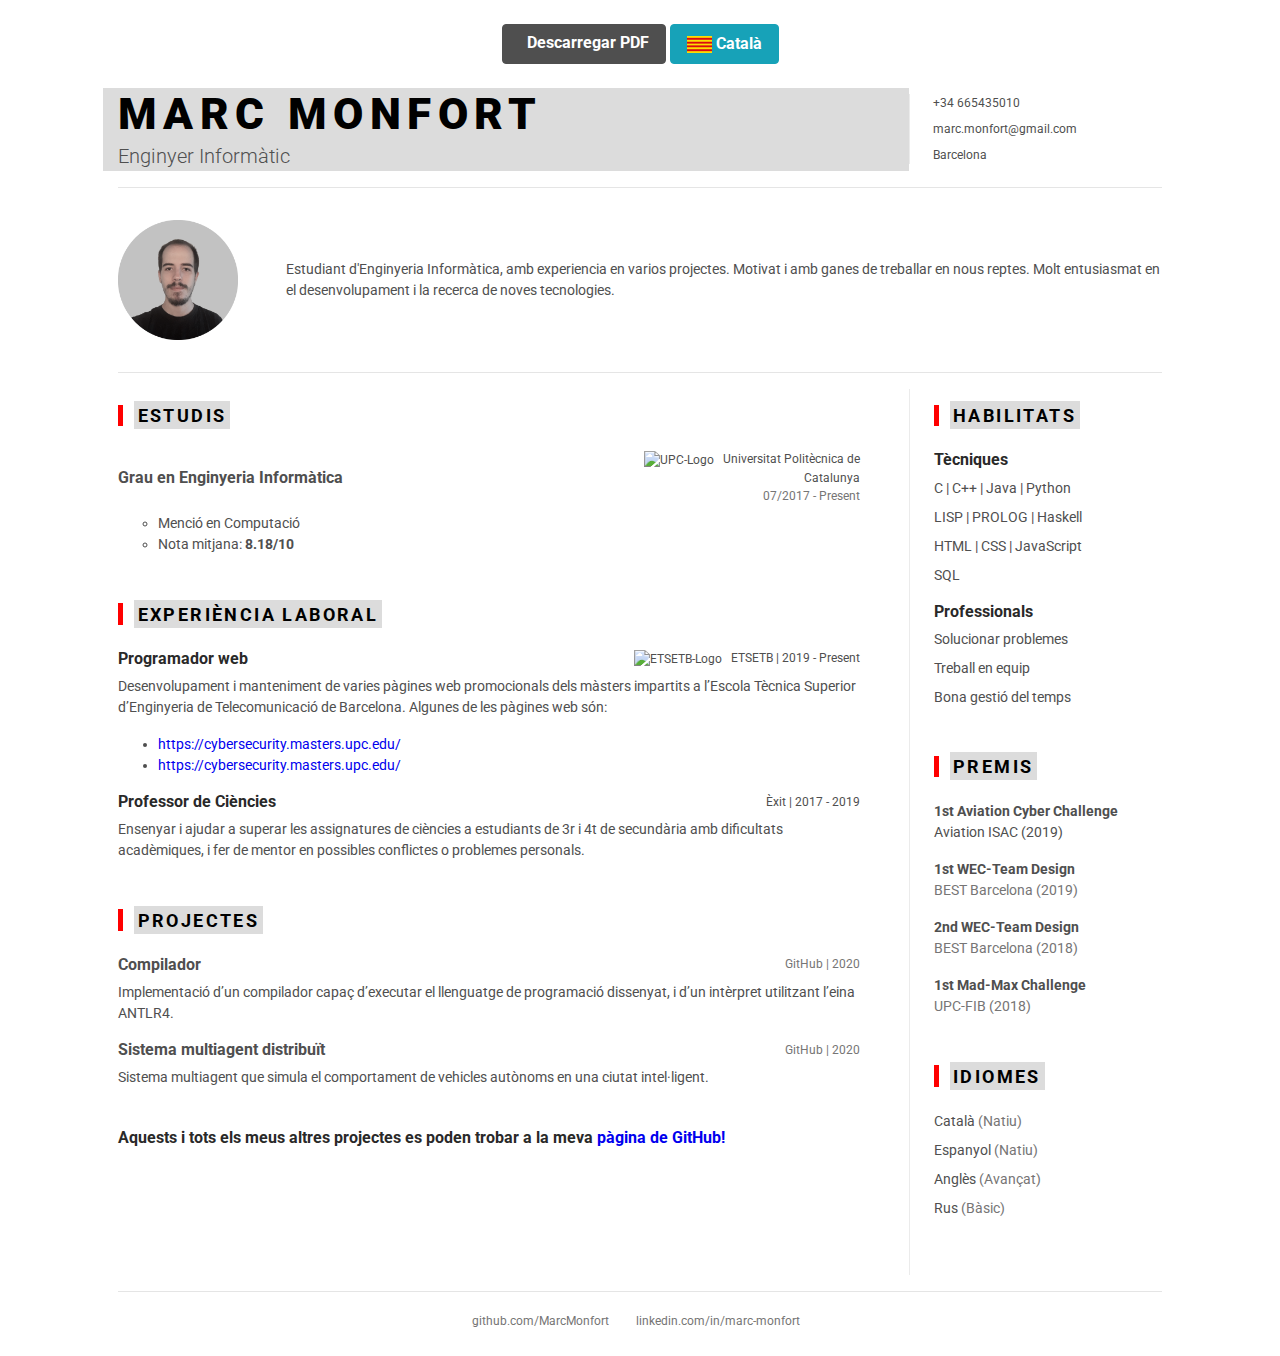
==== commit f9980a30: "3 idiomas" ====
--- a/cat/index.html
+++ b/cat/index.html
@@ -34,7 +34,7 @@
 	<div class="main-wrapper">
 			<section class="cta-section theme-bg-light py-4">
 				<div class="container text-center single-col-max-width mb-4">
-					<a class="btn btn-secondary" href="" target="_blank">
+					<a class="btn btn-secondary" href="../assets/files/MarcMonfort-CV-cat.pdf" target="_blank" download>
 						<i class="fas fa-file-pdf mr-2"></i>Descarregar PDF
 					</a>
 
@@ -42,7 +42,7 @@
 							<button onclick="myFunction()" class="btn btn-info dropbtn"><img src="../assets/images/catala.png" style="width:25px;"> Català <i class="fa fa-caret-down"></i></button>
 							<div id="myDropdown" class="dropdown-content">
 								<a href="../index.html"> <img src="../assets/images/english.png" style="width:35px; float: left"> English</a>
-								<a href="../cat/index.html"> <img src="../assets/images/catala.png" style="width:35px; float: left"> Español</a>
+								<a href="../es/index.html"> <img src="../assets/images/español.png" style="width:35px; float: left"> Español</a>
 								<!-- <a href="#">Link 3</a> -->
 							</div>
 						</div>
@@ -66,7 +66,7 @@
 						<div class="resume-contact col-12 col-md-6 col-lg-4 col-xl-3">
 							<ul class="list-unstyled mb-0">
 								<li class="mb-2"><i class="fas fa-phone-square fa-fw fa-lg mr-2 "></i><a
-										class="resume-link" href="tel:+34665435010">+34 665 43 50 10</a></li>
+										class="resume-link" href="tel:+34665435010">+34 665435010</a></li>
 								<li class="mb-2"><i class="fas fa-envelope-square fa-fw fa-lg mr-2"></i><a
 										class="resume-link" href="mailto:marc.monfort@gmail.com">marc.monfort@gmail.com</a></li>
 								<!--li class="mb-2"><i class="fas fa-globe fa-fw fa-lg mr-2"></i><a class="resume-link" href="#">www.yourwebsite.com</a></li-->
@@ -86,7 +86,9 @@
 						<img class="resume-profile-image mb-3 mb-md-0 mr-md-5 ml-md-0 rounded mx-auto"
 							src="../assets/images/fotoCarnet-7.png" alt="image">
 						<div class="media-body text-left">
-							<p class="mb-0">Estudiant d'Enginyeria Informàtica, amb experiencia en varios projectes. Motivat i amb ganes de treballar en nous reptes. Molt entusiasmat en el desenvolupament i la recerca de noves tecnologies AI. </p>
+							<p class="mb-0">Estudiant d'Enginyeria Informàtica, amb experiencia en varios projectes. Motivat i amb
+								ganes de treballar en nous reptes. Molt entusiasmat en el desenvolupament i la recerca de
+								noves tecnologies.</p>
 						</div>
 						<!--//media-body-->
 					</div>
@@ -101,7 +103,7 @@
 
 
 							<section class="education-section py-3">
-								<h3 class="text-uppercase resume-section-heading mb-4"> <mark>  <i class="fa fa-graduation-cap" aria-hidden="true"></i> Education</mark></h3>
+								<h3 class="text-uppercase resume-section-heading mb-4"> <mark>  <i class="fa fa-graduation-cap" aria-hidden="true"></i> ESTUDIS</mark></h3>
 								<ul class="list-unstyled resume-education-list">
 									<!--li class="mb-3">
 										<div class="resume-degree font-weight-bold">MSc in Artificial Intelligence</div>
@@ -111,15 +113,14 @@
 									<div class="item mb-3">
 										<div class="item-heading row align-items-center mb-2">
 											<h4 class="item-title col-12 col-md-6 col-lg-8 mb-2 mb-md-0"><a class="resume-link"
-													href="https://www.upc.edu/en/bachelors/informatics-engineering-barcelona-fib" target="_blank">Bachelor's degree in Informatics
-													Engineering </a> </h4>
+													href="https://www.upc.edu/en/bachelors/informatics-engineering-barcelona-fib" target="_blank">Grau en Enginyeria Informàtica </a> </h4>
 											<div
 												class="item-meta col-12 col-md-6 col-lg-4 text-muted text-left text-md-right">
 												<a class="resume-link" href="https://telecos.upc.edu/ca" target="_blank">
 													<div class="resume-degree-org text-muted">
-														<a class="resume-link" href="https://www.upc.edu/en" target="_blank">
+														<a class="resume-link" href="https://www.upc.edu" target="_blank">
 															<img src="../assets/images/logo-UPC.png" alt="UPC-Logo" style="width: 25px"> &nbsp;
-															Polytechnic University of Catalonia
+															Universitat Politècnica de Catalunya
 														</a>
 													</div>
 												<div class="resume-degree-time text-muted">07/2017 - Present</div></a></div>
@@ -127,8 +128,8 @@
 										</div>
 										<div class="item-content">
 											<ul class="resume-list">
-												<li>Major in Computing.</li>
-												<li>Average grade: 8.18/10.</li>
+												<li>Menció en Computació</li>
+												<li>Nota mitjana: <b>8.18/10</b></li>
 												<!--li>Relevant Coursework: Distributed Intelligence Agentes (MH)</li-->
 											</ul>
 										</div>
@@ -139,10 +140,10 @@
 
 
 							<section class="work-section py-3">
-								<h3 class="text-uppercase resume-section-heading mb-4"><mark> <i class="fa fa-briefcase"></i>  Work Experiences</mark></h3>
+								<h3 class="text-uppercase resume-section-heading mb-4"><mark> <i class="fa fa-briefcase"></i>  EXPERIÈNCIA LABORAL</mark></h3>
 								<div class="item mb-3">
 									<div class="item-heading row align-items-center mb-2">
-										<h4 class="item-title col-12 col-md-6 col-lg-8 mb-2 mb-md-0">Frontend Developer</h4>
+										<h4 class="item-title col-12 col-md-6 col-lg-8 mb-2 mb-md-0">Programador web</h4>
 										<div
 											class="item-meta col-12 col-md-6 col-lg-4 text-muted text-left text-md-right">
 											<a class="resume-link" href="https://telecos.upc.edu/ca" target="_blank">
@@ -152,20 +153,20 @@
 									</div>
 									<div class="item-content">
 										<!-- Role description -->
-										<p>I've been in charge of developing new promotional pages for the masters degree imparted in
-											<a  href='https://telecos.upc.edu/en?set_language=en' >Barcelona School of Telecommunications Engineering (ETSETB)</a>
+										<p>Desenvolupament i manteniment de varies pàgines web promocionals dels màsters
+											impartits a l’Escola Tècnica Superior d’Enginyeria de Telecomunicació de Barcelona.
+											Algunes de les pàgines web són:
 										</p>
 										<ul class="resume-list">
-											<li>Lorem ipsum dolor sit amet, consectetuer.</li>
-											<li>Aenean commodo ligula eget dolor.</li>
-											<li>Etiam ultricies nisi vel augue.</li>
+											<li><a href="https://cybersecurity.masters.upc.edu/" target="_blank">https://cybersecurity.masters.upc.edu/</a></li>
+											<li><a href="https://cybersecurity.masters.upc.edu/" target="_blank">https://cybersecurity.masters.upc.edu/</a></li>
 										</ul>
 									</div>
 								</div>
 								<!--//item-->
 								<div class="item mb-3">
 									<div class="item-heading row align-items-center mb-2">
-										<h4 class="item-title col-12 col-md-6 col-lg-8 mb-2 mb-md-0">Science Teacher</h4>
+										<h4 class="item-title col-12 col-md-6 col-lg-8 mb-2 mb-md-0">Professor de Ciències</h4>
 										<div
 											class="item-meta col-12 col-md-6 col-lg-4 text-muted text-left text-md-right">
 											<a class="resume-link" href="https://www.edubcn.cat/exit/" target="_blank">
@@ -173,15 +174,9 @@
 
 									</div>
 									<div class="item-content">
-										<p>Role description goes here ipsum dolor sit amet, consectetuer adipiscing
-											elit. Aenean commodo ligula eget dolor. Aenean massa. Cum sociis natoque
-											penatibus et magnis dis parturient montes, nascetur ridiculus mus. Donec
-											quam felis, ultricies nec, pellentesque eu, pretium quis, sem. Donec pede
-											justo, fringilla vel.</p>
-										<ul class="resume-list">
-											<li>Lorem ipsum dolor sit amet, consectetuer.</li>
-											<li>Aenean commodo ligula eget dolor.</li>
-										</ul>
+										<p>Ensenyar i ajudar a superar les assignatures de ciències a estudiants de 3r i 4t de
+											secundària amb dificultats acadèmiques, i fer de mentor en possibles conflictes o
+											problemes personals.</p>
 									</div>
 								</div>
 								<!--//item-->
@@ -191,22 +186,20 @@
 
 
 							<section class="project-section py-3">
-								<h3 class="text-uppercase resume-section-heading mb-4"><mark><i class="fa fa-laptop"></i> Projects</mark></h3>
+								<h3 class="text-uppercase resume-section-heading mb-4"><mark><i class="fa fa-laptop"></i> PROJECTES</mark></h3>
 								<div class="item mb-3">
 									<div class="item-heading row align-items-center mb-2">
-										<h4 class="item-title col-12 col-md-6 col-lg-8 mb-2 mb-md-0">Compiler Software
+										<h4 class="item-title col-12 col-md-6 col-lg-8 mb-2 mb-md-0">
+											<a class="resume-link" href="https://github.com/MarcMonfort/compilers" target="_blank">Compilador</a>
 										</h4>
 										<div
 											class="item-meta col-12 col-md-6 col-lg-4 text-muted text-left text-md-right">
-											Open Source</div>
+											GitHub | 2020</div>
 
 									</div>
 									<div class="item-content">
-										<p>You can use this section for your side projects. You can <a href="#"
-												class="theme-link">provide a project link here</a> as well. Lorem ipsum
-											dolor sit amet, consectetuer adipiscing elit. Aenean commodo ligula eget
-											dolor. Aenean massa. Cum sociis natoque penatibus et magnis dis parturient
-											montes, nascetur ridiculus mus.</p>
+										<p>Implementació d’un compilador capaç d’executar el llenguatge de programació dissenyat, i
+											d’un intèrpret utilitzant l’eina ANTLR4.</p>
 
 
 									</div>
@@ -214,76 +207,64 @@
 								<!--//item-->
 								<div class="item">
 									<div class="item-heading row align-items-center mb-2">
-										<h4 class="item-title col-12 col-md-6 col-lg-8 mb-2 mb-md-0">Renting Bike Distribution</h4>
-										<div
-											class="item-meta col-12 col-md-6 col-lg-4 text-muted text-left text-md-right">
-											Open Source</div>
-
-									</div>
-									<div class="item-content">
-										<p>You can use this section for your side projects. Cras dapibus. Vivamus
-											elementum semper nisi. Aenean vulputate eleifend tellus. Aenean leo ligula,
-											porttitor eu, consequat vitae, eleifend ac, enim.</p>
-
-									</div>
-								</div>
-								<!--//item-->
-								<div class="item">
-									<div class="item-heading row align-items-center mb-2">
-										<h4 class="item-title col-12 col-md-6 col-lg-8 mb-2 mb-md-0">Project Praesent
+										<h4 class="item-title col-12 col-md-6 col-lg-8 mb-2 mb-md-0">
+											<a class="resume-link" href="https://github.com/MarcMonfort/SmartCity-Multiagent" target="_blank">Sistema multiagent distribuït</a>
 										</h4>
 										<div
 											class="item-meta col-12 col-md-6 col-lg-4 text-muted text-left text-md-right">
-											Open Source</div>
+											GitHub | 2020</div>
 
 									</div>
 									<div class="item-content">
-										<p>You can use this section for your side projects. Cras dapibus. Vivamus
-											elementum semper nisi. Aenean vulputate eleifend tellus. Aenean leo ligula,
-											porttitor eu, consequat vitae, eleifend ac, enim.</p>
-
-									</div>
-								</div>
-								<!--//item-->
+										<p>Sistema multiagent que simula el comportament de vehicles autònoms en una ciutat
+											intel·ligent.</p>
+
+									</div>
+								</div>
+
+								<br>
+								<h6>Aquests i tots els meus altres projectes es poden trobar a la meva <a href="https://github.com/MarcMonfort" target="_blank">pàgina de GitHub!</a></h6>
+
 							</section>
 							<!--//project-section-->
 						</div>
 						<!--//resume-main-->
 						<aside class="resume-aside col-12 col-lg-4 col-xl-3 px-lg-4 pb-lg-4">
 							<section class="skills-section py-3">
-								<h3 class="text-uppercase resume-section-heading mb-4"> <mark> <i class="fa fa-flask"></i> Skills</mark></h3>
+								<h3 class="text-uppercase resume-section-heading mb-4"> <mark> <i class="fa fa-flask"></i> HABILITATS</mark></h3>
 								<div class="item">
-									<h4 class="item-title">Technical</h4>
+									<h4 class="item-title">Tècniques</h4>
 									<ul class="list-unstyled resume-skills-list">
 										<li class="mb-2">C | C++ | Java | Python</li>
-										<li class="mb-2">LISP | PROLOG | Protégé</li>
-										<li class="mb-2">JavaScript | HTML | CSS | PHP</li>
-										<li class="mb-2">PostgreSQL | MySQL</li>
-										<li class="mb-2">Assembly</li>
+										<li class="mb-2">LISP | PROLOG | Haskell</li>
+										<li class="mb-2">HTML | CSS | JavaScript</li>
+										<li class="mb-2">SQL</li>
 									</ul>
 								</div>
 								<!--//item-->
 								<div class="item">
-									<h4 class="item-title">Professional</h4>
+									<h4 class="item-title">Professionals</h4>
 									<ul class="list-unstyled resume-skills-list">
-										<li class="mb-2">Effective communication</li>
-										<li class="mb-2">Team player
-										<li>
-										<li class="mb-2">Strong problem solver</li>
-										<li>Good time management</li>
+										<li class="mb-2">Solucionar problemes</li>
+										<li class="mb-2">Treball en equip</li>
+										<li class="mb-2">Bona gestió del temps</li>
 									</ul>
 								</div>
 								<!--//item-->
 							</section>
 							<!--//education-section-->
 							<section class="education-section py-3">
-								<h3 class="text-uppercase resume-section-heading mb-4"><mark><i class="fa fa-trophy"></i> Awards</mark></h3>
+								<h3 class="text-uppercase resume-section-heading mb-4"><mark><i class="fa fa-trophy"></i> PREMIS</mark></h3>
 								<ul class="list-unstyled resume-awards-list">
 									<li class="mb-3">
-										<div class="font-weight-bold"><a class="resume-link" href="../files/Check-AviationIsac2019.pdf" target="_blank">
+										<div class="font-weight-bold"><a class="resume-link" href="../assets/files/Check-AviationIsac2019.pdf" target="_blank">
 											1st Aviation Cyber Challenge</a></div>
-										<div class="text-muted"><a class="resume-link" href="../files/aviation-challenge-2019.pdf" target="_blank">
+										<div class="text-muted"><a class="resume-link" href="../assets/files/aviation-challenge-2019.pdf" target="_blank">
 											Aviation ISAC (2019)</a></div>
+									</li>
+									<li class="mb-3">
+										<div class="font-weight-bold">1st WEC-Team Design</div>
+										<div class="text-muted">BEST Barcelona (2019)</div>
 									</li>
 									<li class="mb-3">
 										<div class="font-weight-bold">2nd WEC-Team Design</div>
@@ -297,12 +278,12 @@
 							</section>
 							<!--//education-section-->
 							<section class="skills-section py-3">
-								<h3 class="text-uppercase resume-section-heading mb-4">  <mark><i class="fa fa-globe"></i> Languages</mark></h3>
+								<h3 class="text-uppercase resume-section-heading mb-4">  <mark><i class="fa fa-globe"></i> IDIOMES</mark></h3>
 								<ul class="list-unstyled resume-lang-list">
-									<li class="mb-2">Spanish <span class="text-muted">(Native)</span></li>
-									<li class="mb-2">Catalan <span class="text-muted">(Native)</span></li>
-									<li class ="mb-2">English <span class="text-muted">(Advanced)</span></li>
-									<li>Russian <span class="text-muted">(Beginner)</span></li>
+									<li class="mb-2">Català <span class="text-muted">(Natiu)</span></li>
+									<li class="mb-2">Espanyol <span class="text-muted">(Natiu)</span></li>
+									<li class ="mb-2">Anglès <span class="text-muted">(Avançat)</span></li>
+									<li class ="mb-2">Rus <span class="text-muted">(Bàsic)</span></li>
 								</ul>
 							</section>
 							<!--//certificates-section-->
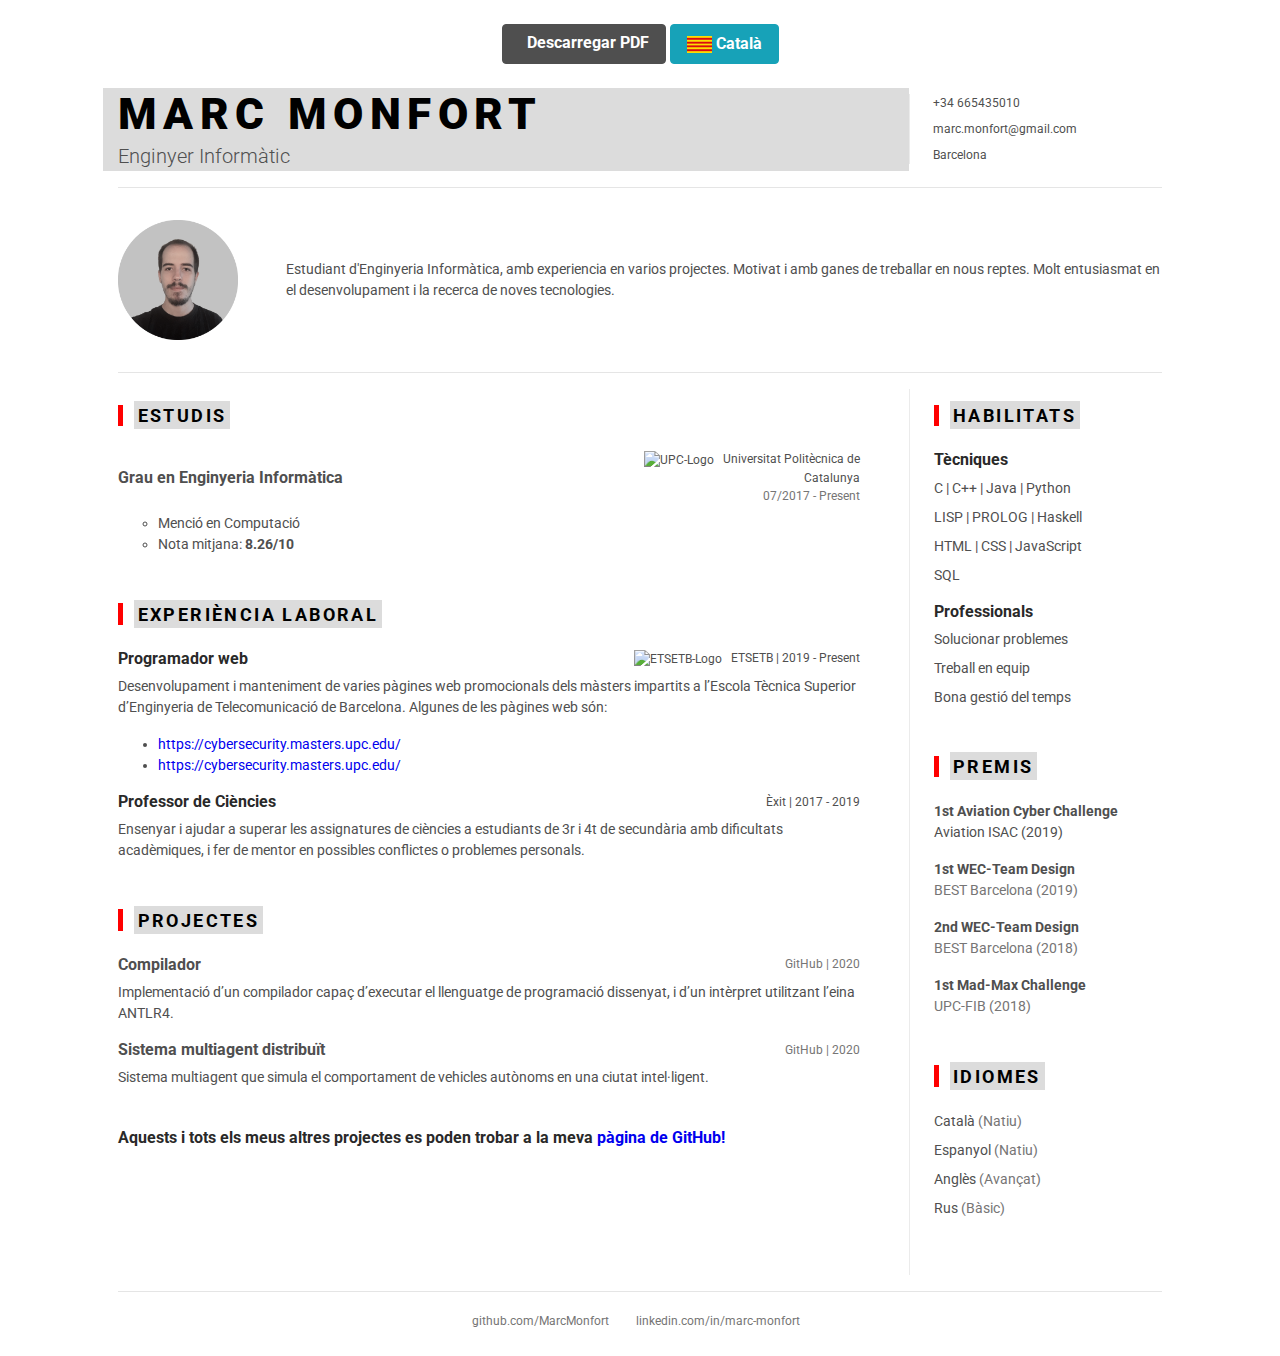
==== commit 5cea2465: "nota actualizada" ====
--- a/cat/index.html
+++ b/cat/index.html
@@ -129,7 +129,7 @@
 										<div class="item-content">
 											<ul class="resume-list">
 												<li>Menció en Computació</li>
-												<li>Nota mitjana: <b>8.18/10</b></li>
+												<li>Nota mitjana: <b>8.26/10</b></li>
 												<!--li>Relevant Coursework: Distributed Intelligence Agentes (MH)</li-->
 											</ul>
 										</div>
